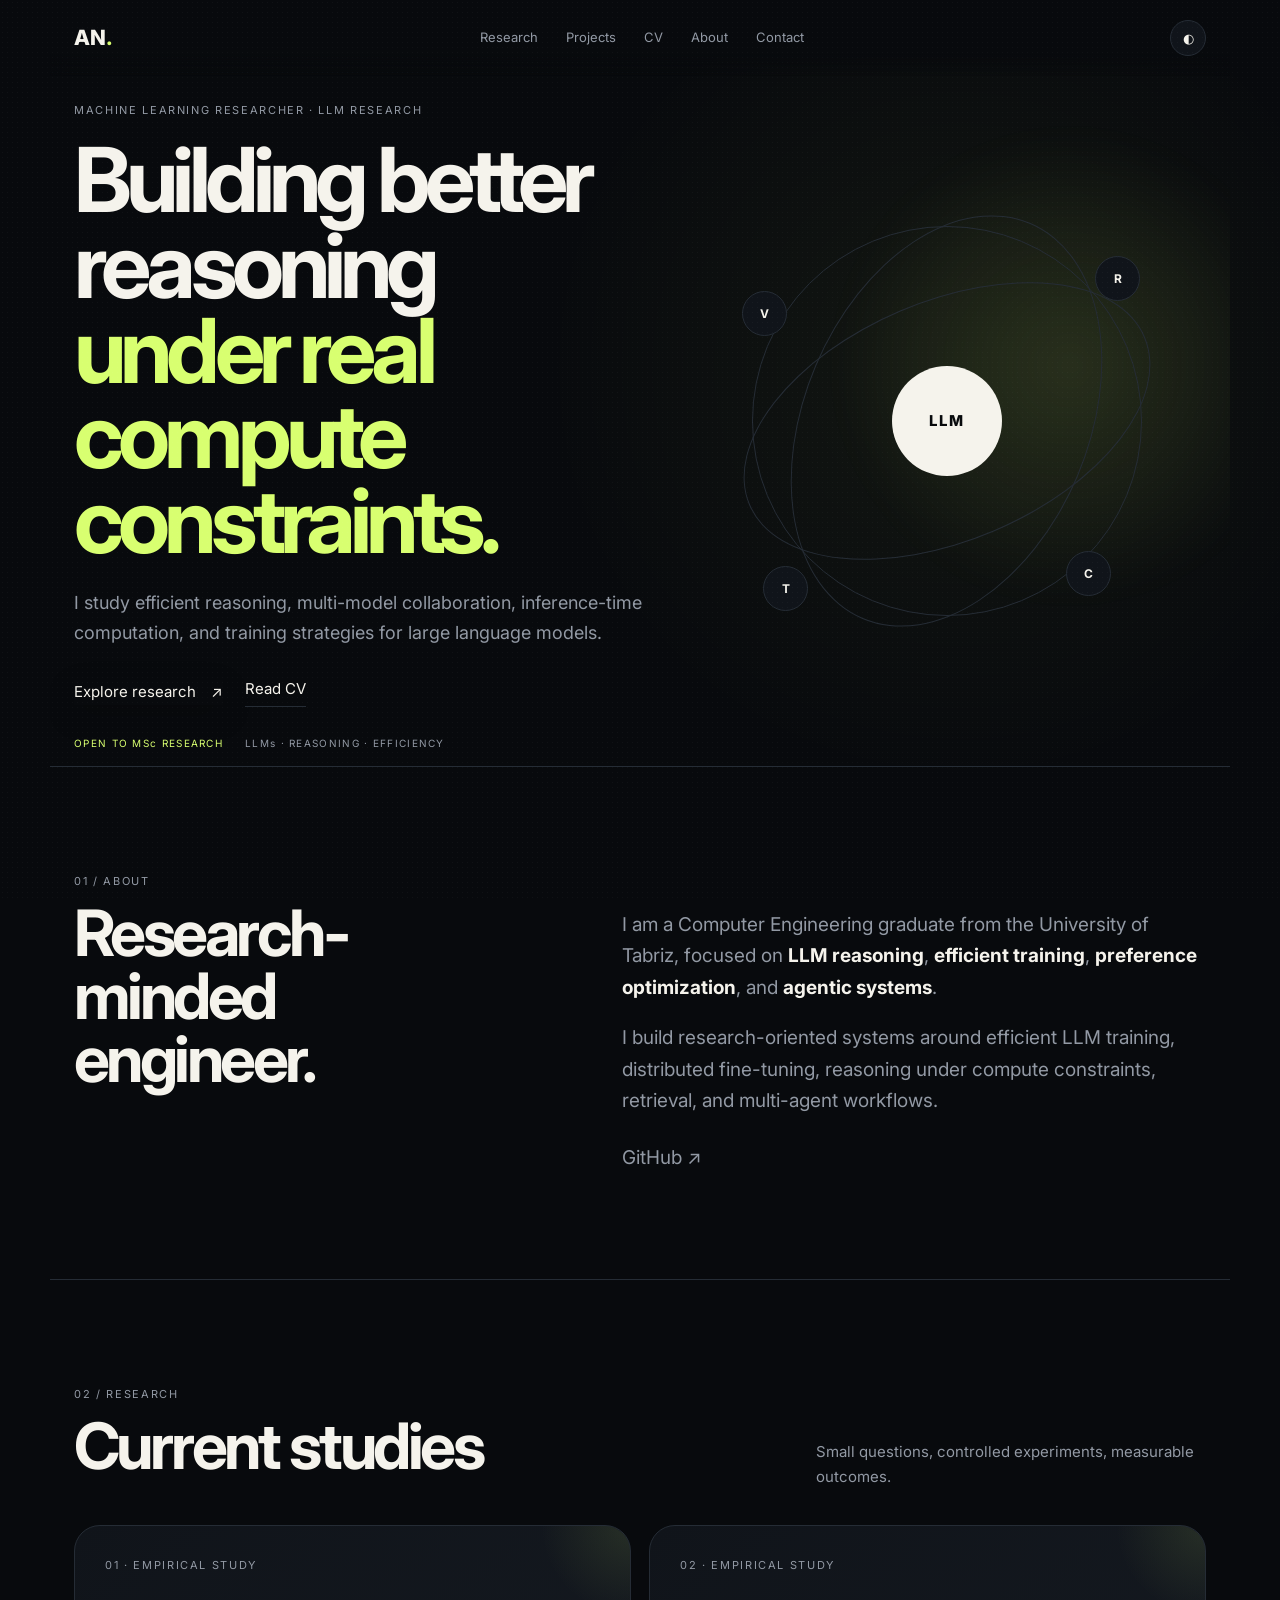
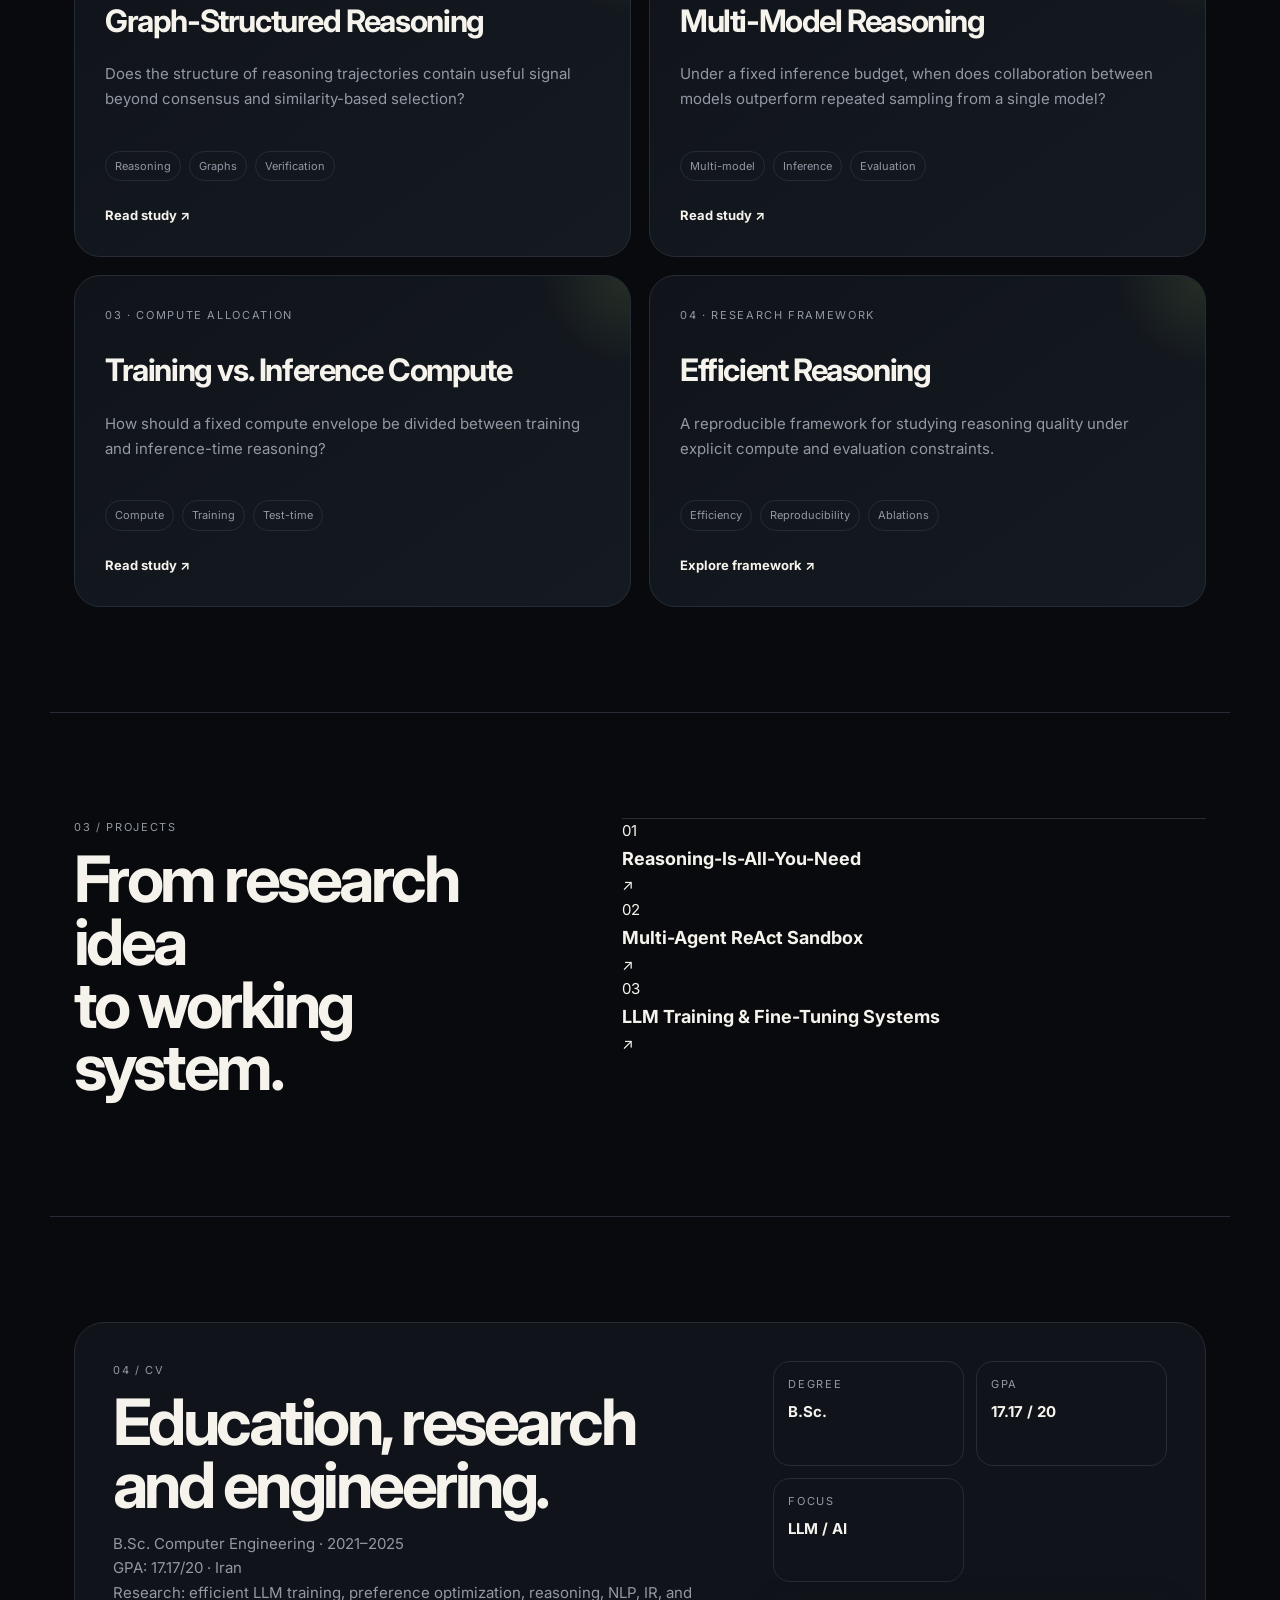
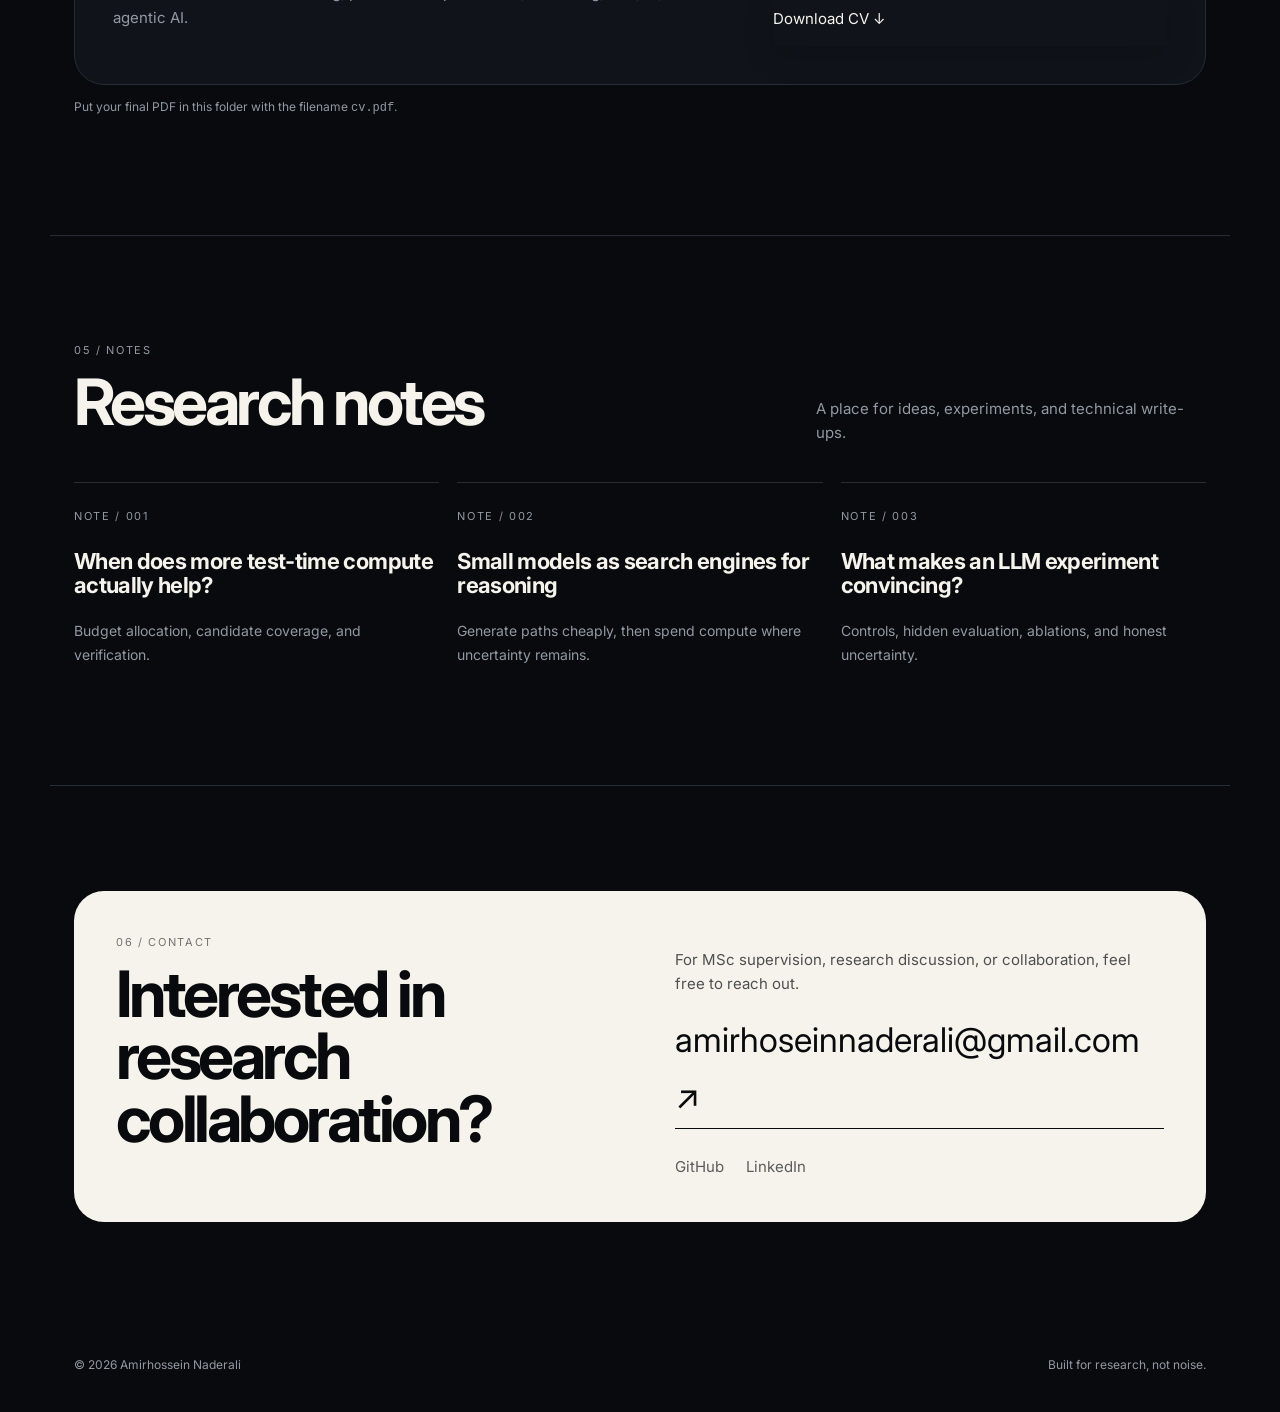
==== index.html @ f1add136 "Remove university name from profile" ====
<!doctype html>
<html lang="en">
<head>
<meta charset="utf-8"><meta name="viewport" content="width=device-width,initial-scale=1">
<title>Amirhossein Naderali — LLM Research</title>
<meta name="description" content="Amirhossein Naderali — LLM, reasoning and efficient AI research.">
<link rel="stylesheet" href="styles.css">
</head>
<body><div class="progress" id="progress"></div>
<header class="nav">
  <a class="brand" href="#top">AN<span>.</span></a>
  <nav>
    <a href="#research">Research</a><a href="#projects">Projects</a><a href="#cv">CV</a><a href="#about">About</a><a href="#contact">Contact</a>
  </nav>
  <button id="theme" aria-label="Toggle theme">◐</button>
</header>
<main id="top">
<section class="hero"><div class="hero-glow" aria-hidden="true"></div>
  <div>
    <p class="eyebrow">MACHINE LEARNING RESEARCHER · LLM RESEARCH</p>
    <h1>Building better reasoning<br><em>under real compute constraints.</em></h1>
    <p class="lede">I study efficient reasoning, multi-model collaboration, inference-time computation, and training strategies for large language models.</p>
    <div class="actions"><a class="btn" href="#research">Explore research <span>↗</span></a><a class="plain" href="#cv">Read CV</a></div><div class="hero-meta"><span>OPEN TO MSc RESEARCH</span><span>LLMs · REASONING · EFFICIENCY</span></div>
  </div>
  <div class="orbital" aria-hidden="true"><div class="ring r1"></div><div class="ring r2"></div><div class="ring r3"></div><div class="core">LLM</div><div class="dot d1">R</div><div class="dot d2">C</div><div class="dot d3">T</div><div class="dot d4">V</div></div>
</section>
<section class="section" id="about"><div class="label">01 / ABOUT</div><div class="two-col"><h2>Research-minded<br>engineer.</h2><div class="copy"><p>I am a Computer Engineering graduate from the University of Tabriz, focused on <b>LLM reasoning</b>, <b>efficient training</b>, <b>preference optimization</b>, and <b>agentic systems</b>.</p><p>I build research-oriented systems around efficient LLM training, distributed fine-tuning, reasoning under compute constraints, retrieval, and multi-agent workflows.</p><div class="links"><a href="https://github.com/amirhoseinnaderali-pixel" target="_blank" rel="noreferrer">GitHub ↗</a></div></div></div></section>
<section class="section" id="research"><div class="section-head"><div><div class="label">02 / RESEARCH</div><h2>Current studies</h2></div><p>Small questions, controlled experiments, measurable outcomes.</p></div>
<div class="cards">
<article class="card featured"><span>01 · EMPIRICAL STUDY</span><h3>Graph-Structured Reasoning</h3><p>Does the structure of reasoning trajectories contain useful signal beyond consensus and similarity-based selection?</p><div class="tags"><i>Reasoning</i><i>Graphs</i><i>Verification</i></div><a href="https://github.com/amirhoseinnaderali-pixel/graph-structured-reasoning-research" target="_blank" rel="noreferrer">Read study ↗</a></article>
<article class="card"><span>02 · EMPIRICAL STUDY</span><h3>Multi-Model Reasoning</h3><p>Under a fixed inference budget, when does collaboration between models outperform repeated sampling from a single model?</p><div class="tags"><i>Multi-model</i><i>Inference</i><i>Evaluation</i></div><a href="https://github.com/amirhoseinnaderali-pixel/multi-model-reasoning-research" target="_blank" rel="noreferrer">Read study ↗</a></article>
<article class="card"><span>03 · COMPUTE ALLOCATION</span><h3>Training vs. Inference Compute</h3><p>How should a fixed compute envelope be divided between training and inference-time reasoning?</p><div class="tags"><i>Compute</i><i>Training</i><i>Test-time</i></div><a href="https://github.com/amirhoseinnaderali-pixel/training-vs-inference-compute-research" target="_blank" rel="noreferrer">Read study ↗</a></article>
<article class="card"><span>04 · RESEARCH FRAMEWORK</span><h3>Efficient Reasoning</h3><p>A reproducible framework for studying reasoning quality under explicit compute and evaluation constraints.</p><div class="tags"><i>Efficiency</i><i>Reproducibility</i><i>Ablations</i></div><a href="https://github.com/amirhoseinnaderali-pixel/efficient-reasoning-research" target="_blank" rel="noreferrer">Explore framework ↗</a></article>
</div></section>
<section class="section" id="projects"><div class="two-col"><div><div class="label">03 / PROJECTS</div><h2>From research idea<br>to working system.</h2></div><div class="rows">
<a class="row" href="https://github.com/amirhoseinnaderali-pixel/Reasoning-Is-All-You-Need" target="_blank" rel="noreferrer"><span>01</span><strong>Reasoning-Is-All-You-Need</strong><b>↗</b></a>
<a class="row" href="https://github.com/amirhoseinnaderali-pixel/multi-agent-react-sandbox" target="_blank" rel="noreferrer"><span>02</span><strong>Multi-Agent ReAct Sandbox</strong><b>↗</b></a>
<a class="row" href="https://github.com/amirhoseinnaderali-pixel" target="_blank" rel="noreferrer"><span>03</span><strong>LLM Training & Fine-Tuning Systems</strong><b>↗</b></a>
</div></div></section>
<section class="section" id="cv"><div class="cv"><div><div class="label">04 / CV</div><h2>Education, research<br>and engineering.</h2><p>B.Sc. Computer Engineering · 2021–2025<br>GPA: 17.17/20 · Iran<br>Research: efficient LLM training, preference optimization, reasoning, NLP, IR, and agentic AI.</p></div><div class="facts"><div><small>Degree</small><strong>B.Sc.</strong></div><div><small>GPA</small><strong>17.17 / 20</strong></div><div><small>Focus</small><strong>LLM / AI</strong></div><a class="btn light" href="cv.pdf">Download CV ↓</a></div></div><p class="note">Put your final PDF in this folder with the filename <code>cv.pdf</code>.</p></section>
<section class="section"><div class="section-head"><div><div class="label">05 / NOTES</div><h2>Research notes</h2></div><p>A place for ideas, experiments, and technical write-ups.</p></div><div class="notes"><article><small>NOTE / 001</small><h3>When does more test-time compute actually help?</h3><p>Budget allocation, candidate coverage, and verification.</p></article><article><small>NOTE / 002</small><h3>Small models as search engines for reasoning</h3><p>Generate paths cheaply, then spend compute where uncertainty remains.</p></article><article><small>NOTE / 003</small><h3>What makes an LLM experiment convincing?</h3><p>Controls, hidden evaluation, ablations, and honest uncertainty.</p></article></div></section>
<section class="section" id="contact"><div class="contact"><div><div class="label">06 / CONTACT</div><h2>Interested in<br>research collaboration?</h2></div><div><p>For MSc supervision, research discussion, or collaboration, feel free to reach out.</p><a class="email" href="mailto:amirhoseinnaderali@gmail.com">amirhoseinnaderali@gmail.com ↗</a><div class="links"><a href="https://github.com/amirhoseinnaderali-pixel" target="_blank" rel="noreferrer">GitHub</a><a href="https://ir.linkedin.com/in/amir-naderali-7aa75439a" target="_blank" rel="noreferrer">LinkedIn</a></div></div></div></section>
</main>
<footer><span>© 2026 Amirhossein Naderali</span><span>Built for research, not noise.</span></footer>
<script>const theme=document.getElementById("theme");theme.onclick=()=>document.body.classList.toggle("light");const progress=document.getElementById("progress");window.addEventListener("scroll",()=>{const h=document.documentElement.scrollHeight-window.innerHeight;progress.style.width=(h>0?(scrollY/h)*100:0)+"%"});</script>
</body></html>
---- styles.css ----
@import url('https://fonts.googleapis.com/css2?family=Inter:wght@400;500;600;700;800&display=swap');
:root{--bg:#080a0d;--panel:#10141a;--panel2:#151a21;--text:#f5f3ec;--muted:#9299a4;--line:#252c35;--accent:#d8ff70;--max:1180px;--shadow:0 24px 80px rgba(0,0,0,.28)}body.light{--bg:#f4f2ed;--panel:#fff;--text:#111318;--muted:#666b73;--line:#d8d5cd;--accent:#587000}*{box-sizing:border-box}html{scroll-behavior:smooth}body{margin:0;background:radial-gradient(circle at 75% 8%,rgba(216,255,112,.055),transparent 26rem),var(--bg);color:var(--text);font:15px/1.65 Inter,system-ui,sans-serif;transition:background .3s,color .3s}body:before{content:"";position:fixed;inset:0;pointer-events:none;opacity:.035;background-image:radial-gradient(#fff .6px,transparent .6px);background-size:5px 5px;z-index:100}a{color:inherit;text-decoration:none}.progress{position:fixed;top:0;left:0;height:2px;width:0;background:var(--accent);z-index:1000;box-shadow:0 0 18px var(--accent)}.nav{height:76px;display:flex;justify-content:space-between;align-items:center;max-width:var(--max);margin:auto;padding:0 24px;position:sticky;top:0;z-index:10;background:linear-gradient(var(--bg) 70%,transparent);backdrop-filter:blur(8px)}.brand{font-weight:800;font-size:21px}.brand span{color:var(--accent)}nav{display:flex;gap:28px;color:var(--muted);font-size:13px}nav a:hover,.links a:hover{color:var(--text)}#theme{border:1px solid var(--line);background:var(--panel);color:var(--text);width:36px;height:36px;border-radius:50%;cursor:pointer}.hero,.section{max-width:var(--max);margin:auto;padding-left:24px;padding-right:24px}.hero{min-height:690px;position:relative;overflow:hidden;display:grid;grid-template-columns:1.05fr .95fr;align-items:center;gap:40px}.eyebrow,.label,article>span,small{font-size:11px;letter-spacing:.15em;color:var(--muted);text-transform:uppercase}.hero-glow{position:absolute;width:520px;height:520px;right:-100px;top:30px;background:radial-gradient(circle,rgba(216,255,112,.12),transparent 65%);filter:blur(12px);pointer-events:none}.hero h1{font-size:clamp(50px,7vw,90px);line-height:.95;letter-spacing:-.065em;margin:18px 0 25px}.hero h1 em{color:var(--accent);font-style:normal}.lede{max-width:650px;font-size:18px;color:var(--muted)}.actions{display:flex;gap:22px;align-items:center;margin-top:30px}.btn{display:inline-flex;gap:15px;align-items:center;box-shadow:0 10px 30px rgba(0,0,0,.18);transition:transform .2s,box-shadow .2s}.btn:hover{transform:translateY(-2px);box-shadow:0 16px 36px rgba(0,0,0,.25)}background:var(--text);color:var(--bg);padding:13px 19px;border-radius:999px;font-weight:700}.btn.light{background:var(--accent);color:#101309;justify-content:center}.plain{border-bottom:1px solid var(--line);padding-bottom:4px}.hero-meta{display:flex;gap:22px;flex-wrap:wrap;margin-top:28px;font-size:10px;letter-spacing:.13em;color:var(--muted)}.hero-meta span:first-child{color:var(--accent)}.orbital{height:470px;position:relative;display:grid;place-items:center}.ring{position:absolute;border:1px solid var(--line);border-radius:50%}.r1{width:390px;height:390px}.r2{width:285px;height:430px;transform:rotate(23deg)}.r3{width:430px;height:240px;transform:rotate(-23deg)}.core{width:110px;height:110px;border-radius:50%;display:grid;place-items:center;background:var(--text);color:var(--bg);font-weight:800;letter-spacing:.12em;z-index:2}.dot{position:absolute;width:45px;height:45px;border-radius:50%;display:grid;place-items:center;background:var(--panel);border:1px solid var(--line);font-size:12px;font-weight:700}.d1{top:70px;right:66px}.d2{bottom:60px;right:95px}.d3{bottom:45px;left:76px}.d4{top:105px;left:55px}.section{padding-top:105px;padding-bottom:105px;border-top:1px solid var(--line)}.two-col{display:grid;grid-template-columns:1fr 1.25fr;gap:80px}.section h2{font-size:clamp(38px,5vw,64px);line-height:.98;letter-spacing:-.055em;margin:12px 0}.copy{max-width:650px;font-size:19px;color:var(--muted)}.copy b{color:var(--text)}.links{display:flex;gap:22px;margin-top:26px}.links a{color:var(--muted)}.section-head{display:flex;justify-content:space-between;align-items:end;gap:30px;margin-bottom:36px}.section-head>p{max-width:390px;color:var(--muted);margin:0}.cards{display:grid;grid-template-columns:repeat(2,1fr);gap:18px}.card{background:linear-gradient(145deg,var(--panel),var(--panel2));border:1px solid var(--line);border-radius:26px;padding:30px;min-height:290px;display:flex;flex-direction:column;position:relative;overflow:hidden;transition:transform .25s,border-color .25s,box-shadow .25s}.card:before{content:"";position:absolute;width:180px;height:180px;right:-90px;top:-90px;background:radial-gradient(circle,rgba(216,255,112,.1),transparent 70%)}.card:hover{transform:translateY(-6px);border-color:#3c4653;box-shadow:var(--shadow)}.card h3{font-size:31px;line-height:1.05;letter-spacing:-.045em;margin:30px 0 10px}.card p{color:var(--muted);max-width:550px}.tags{display:flex;gap:8px;flex-wrap:wrap;margin-top:auto;padding-top:24px}.tags i{font-style:normal;border:1px solid var(--line);border-radius:999px;padding:5px 9px;font-size:11px;color:var(--muted)}.card>a{margin-top:24px;font-weight:700;font-size:13px}.rows{border-top:1px solid var(--line)}.row{display:grid;transition:padding .2s,background .2s}.row:hover{padding-left:12px;padding-right:12px;background:var(--panel);}grid-template-columns:45px 1fr 24px;gap:10px;padding:24px 0;border-bottom:1px solid var(--line);align-items:center}.row span{font-size:11px;color:var(--muted)}.row strong{font-size:18px}.row b{font-weight:400}.cv{display:grid;grid-template-columns:1.35fr .85fr;gap:35px;background:var(--panel);border:1px solid var(--line);padding:38px;border-radius:30px}.cv p{color:var(--muted)}.facts{display:grid;grid-template-columns:1fr 1fr;gap:12px}.facts>div{border:1px solid var(--line);padding:13px 14px;border-radius:17px}.facts small{display:block}.facts strong{display:block;margin-top:7px}.facts .btn{grid-column:1/-1}.note{color:var(--muted);font-size:12px}.notes{display:grid;grid-template-columns:repeat(3,1fr);gap:18px}.notes article{border-top:1px solid var(--line);padding-top:20px}.notes h3{font-size:22px;line-height:1.08;letter-spacing:-.03em}.notes p{color:var(--muted);font-size:14px}.contact{display:grid;grid-template-columns:1fr 1fr;gap:70px;background:var(--text);color:var(--bg);padding:42px;border-radius:30px}.contact .label{color:inherit;opacity:.55}.contact p{opacity:.7;max-width:500px}.email{display:inline-block;font-size:clamp(20px,3vw,34px);border-bottom:1px solid currentColor;padding-bottom:4px}.contact .links a{color:inherit;opacity:.65}footer{max-width:var(--max);margin:auto;padding:28px 24px 38px;display:flex;justify-content:space-between;color:var(--muted);font-size:12px}@media(max-width:900px){nav{display:none}.hero{grid-template-columns:1fr;min-height:auto;padding-top:65px}.hero-glow{right:-240px;top:20px}.orbital{order:-1;height:290px}.r1{width:240px;height:240px}.r2{width:180px;height:285px}.r3{width:285px;height:155px}.core{width:85px;height:85px}.two-col,.cv,.contact{grid-template-columns:1fr;gap:30px}.cards,.notes{grid-template-columns:1fr}}@media(max-width:560px){.hero-meta{font-size:9px;gap:10px}.actions{gap:16px}.hero,.section,.nav{padding-left:18px;padding-right:18px}.hero h1{font-size:49px}.section{padding-top:75px;padding-bottom:75px}.card,.cv,.contact{padding:23px;border-radius:22px}.facts{grid-template-columns:1fr}}
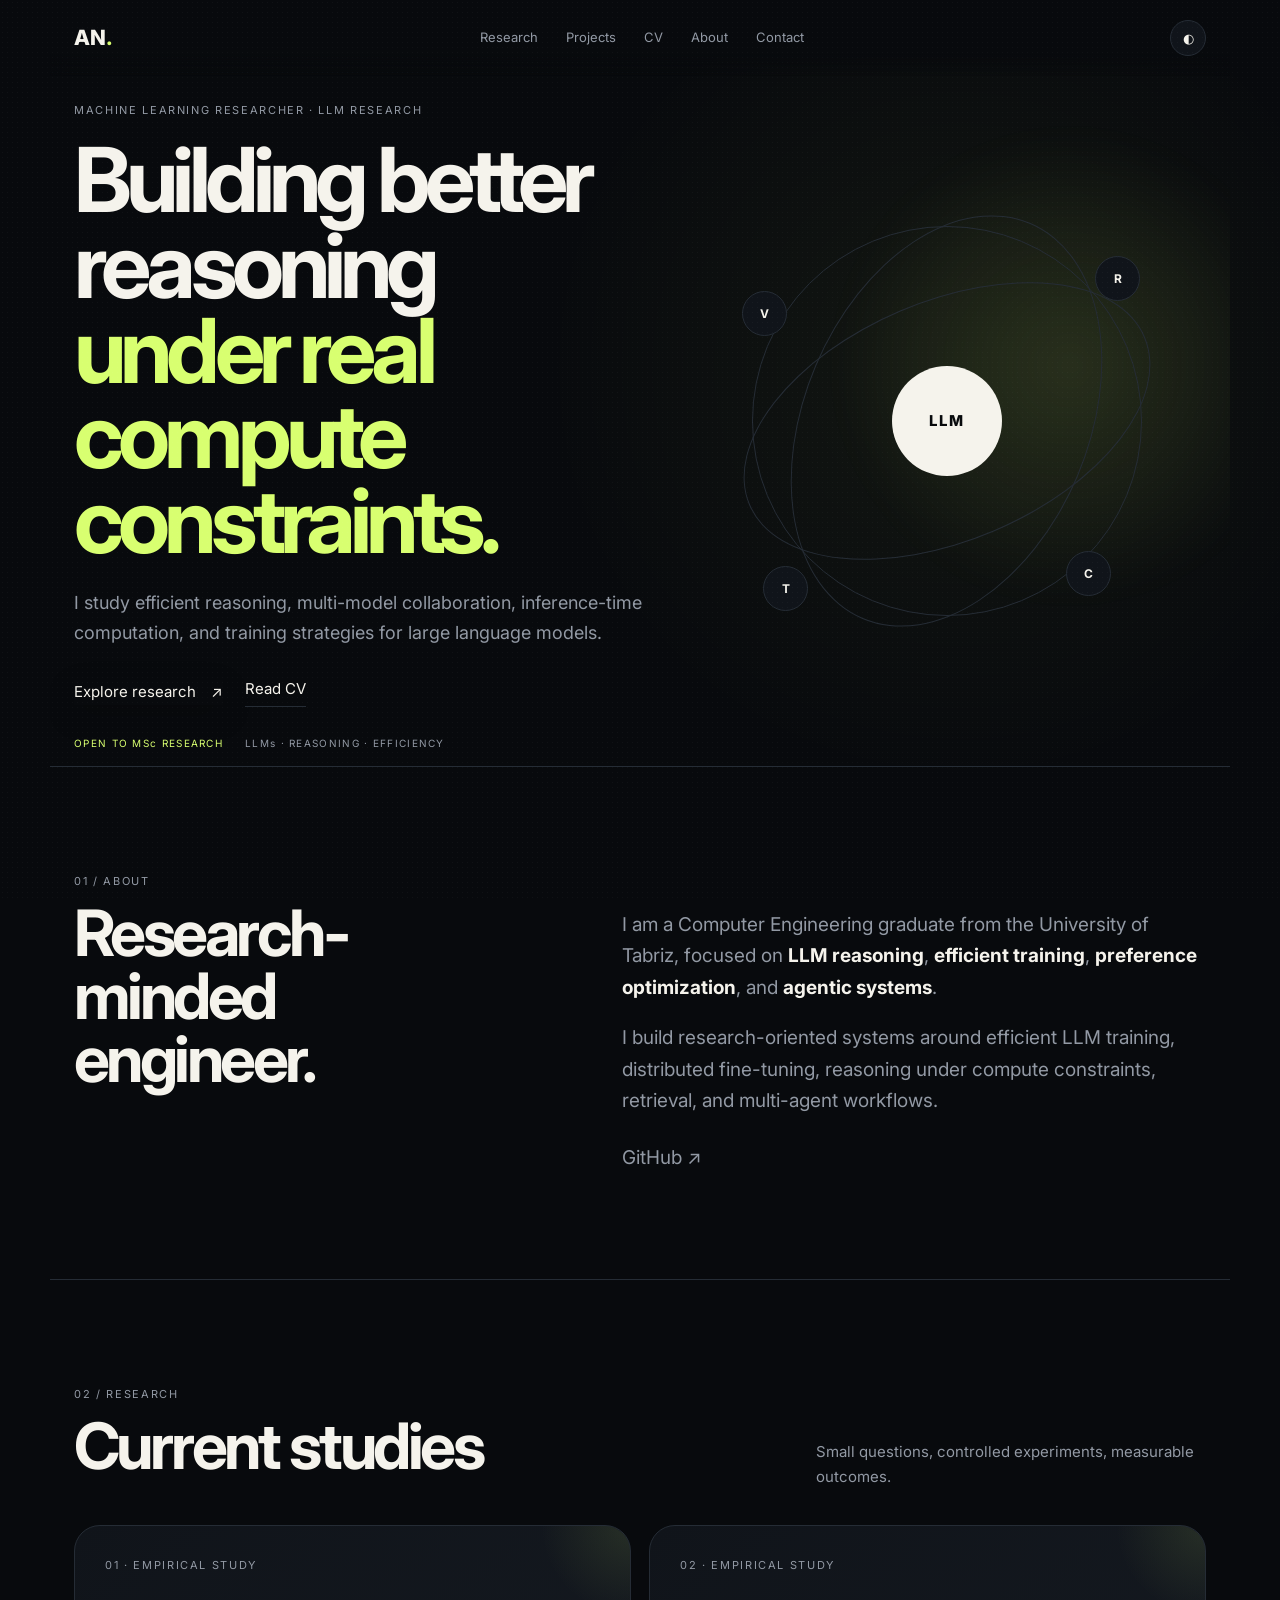
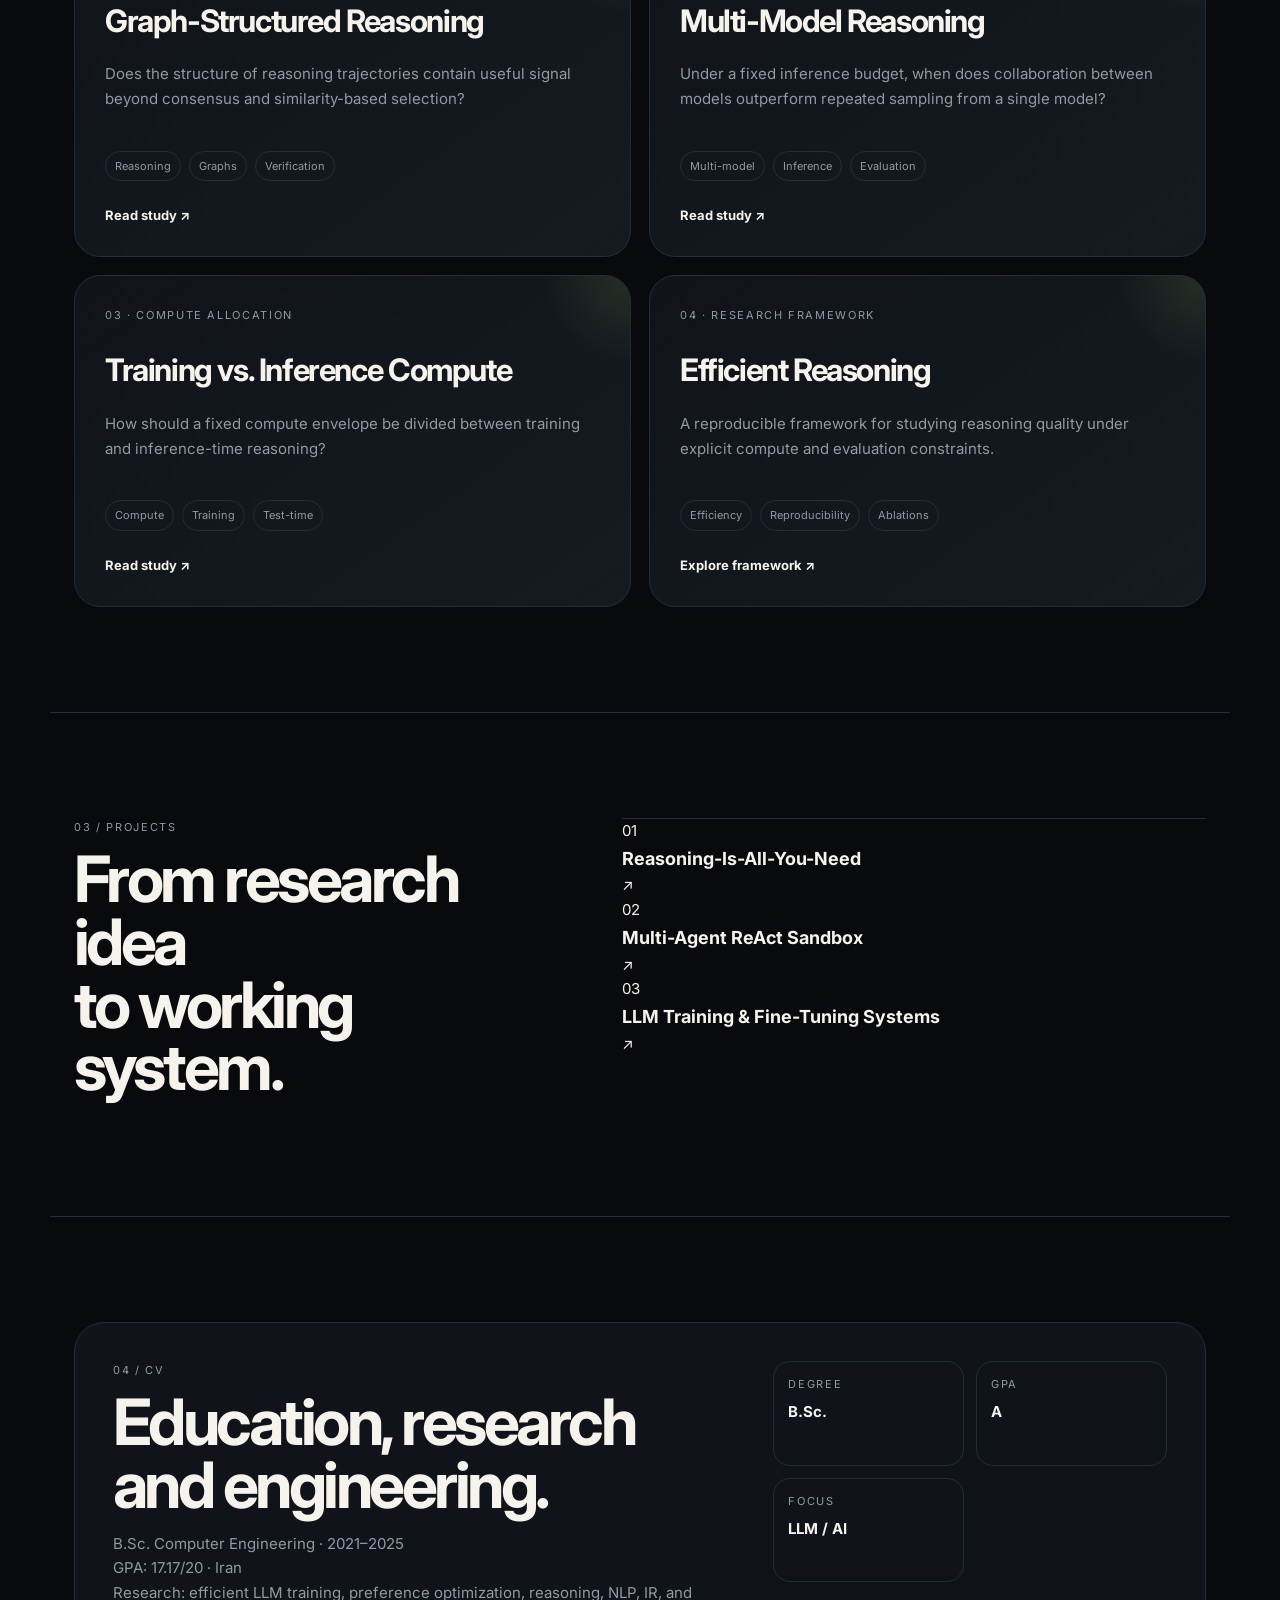
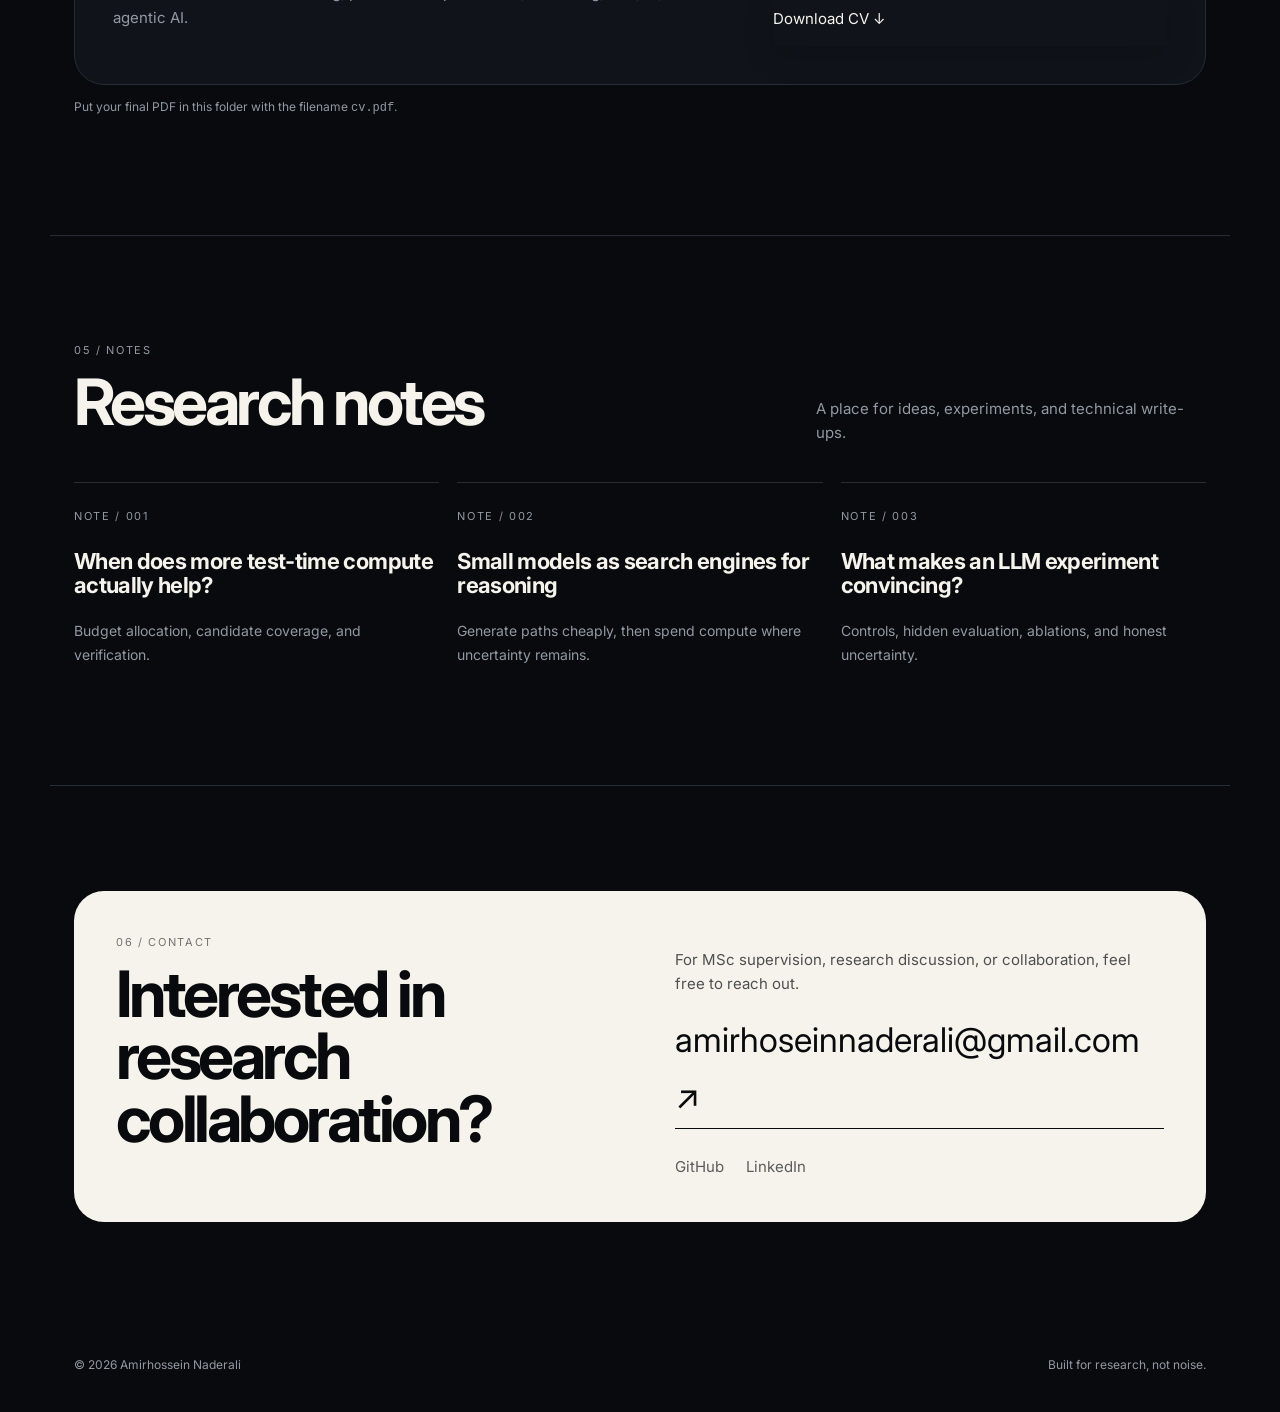
==== commit d080c0e2: "Display GPA as A" ====
--- a/index.html
+++ b/index.html
@@ -37,7 +37,7 @@
 <a class="row" href="https://github.com/amirhoseinnaderali-pixel/multi-agent-react-sandbox" target="_blank" rel="noreferrer"><span>02</span><strong>Multi-Agent ReAct Sandbox</strong><b>↗</b></a>
 <a class="row" href="https://github.com/amirhoseinnaderali-pixel" target="_blank" rel="noreferrer"><span>03</span><strong>LLM Training & Fine-Tuning Systems</strong><b>↗</b></a>
 </div></div></section>
-<section class="section" id="cv"><div class="cv"><div><div class="label">04 / CV</div><h2>Education, research<br>and engineering.</h2><p>B.Sc. Computer Engineering · 2021–2025<br>GPA: 17.17/20 · Iran<br>Research: efficient LLM training, preference optimization, reasoning, NLP, IR, and agentic AI.</p></div><div class="facts"><div><small>Degree</small><strong>B.Sc.</strong></div><div><small>GPA</small><strong>17.17 / 20</strong></div><div><small>Focus</small><strong>LLM / AI</strong></div><a class="btn light" href="cv.pdf">Download CV ↓</a></div></div><p class="note">Put your final PDF in this folder with the filename <code>cv.pdf</code>.</p></section>
+<section class="section" id="cv"><div class="cv"><div><div class="label">04 / CV</div><h2>Education, research<br>and engineering.</h2><p>B.Sc. Computer Engineering · 2021–2025<br>GPA: 17.17/20 · Iran<br>Research: efficient LLM training, preference optimization, reasoning, NLP, IR, and agentic AI.</p></div><div class="facts"><div><small>Degree</small><strong>B.Sc.</strong></div><div><small>GPA</small><strong>A</strong></div><div><small>Focus</small><strong>LLM / AI</strong></div><a class="btn light" href="cv.pdf">Download CV ↓</a></div></div><p class="note">Put your final PDF in this folder with the filename <code>cv.pdf</code>.</p></section>
 <section class="section"><div class="section-head"><div><div class="label">05 / NOTES</div><h2>Research notes</h2></div><p>A place for ideas, experiments, and technical write-ups.</p></div><div class="notes"><article><small>NOTE / 001</small><h3>When does more test-time compute actually help?</h3><p>Budget allocation, candidate coverage, and verification.</p></article><article><small>NOTE / 002</small><h3>Small models as search engines for reasoning</h3><p>Generate paths cheaply, then spend compute where uncertainty remains.</p></article><article><small>NOTE / 003</small><h3>What makes an LLM experiment convincing?</h3><p>Controls, hidden evaluation, ablations, and honest uncertainty.</p></article></div></section>
 <section class="section" id="contact"><div class="contact"><div><div class="label">06 / CONTACT</div><h2>Interested in<br>research collaboration?</h2></div><div><p>For MSc supervision, research discussion, or collaboration, feel free to reach out.</p><a class="email" href="mailto:amirhoseinnaderali@gmail.com">amirhoseinnaderali@gmail.com ↗</a><div class="links"><a href="https://github.com/amirhoseinnaderali-pixel" target="_blank" rel="noreferrer">GitHub</a><a href="https://ir.linkedin.com/in/amir-naderali-7aa75439a" target="_blank" rel="noreferrer">LinkedIn</a></div></div></div></section>
 </main>
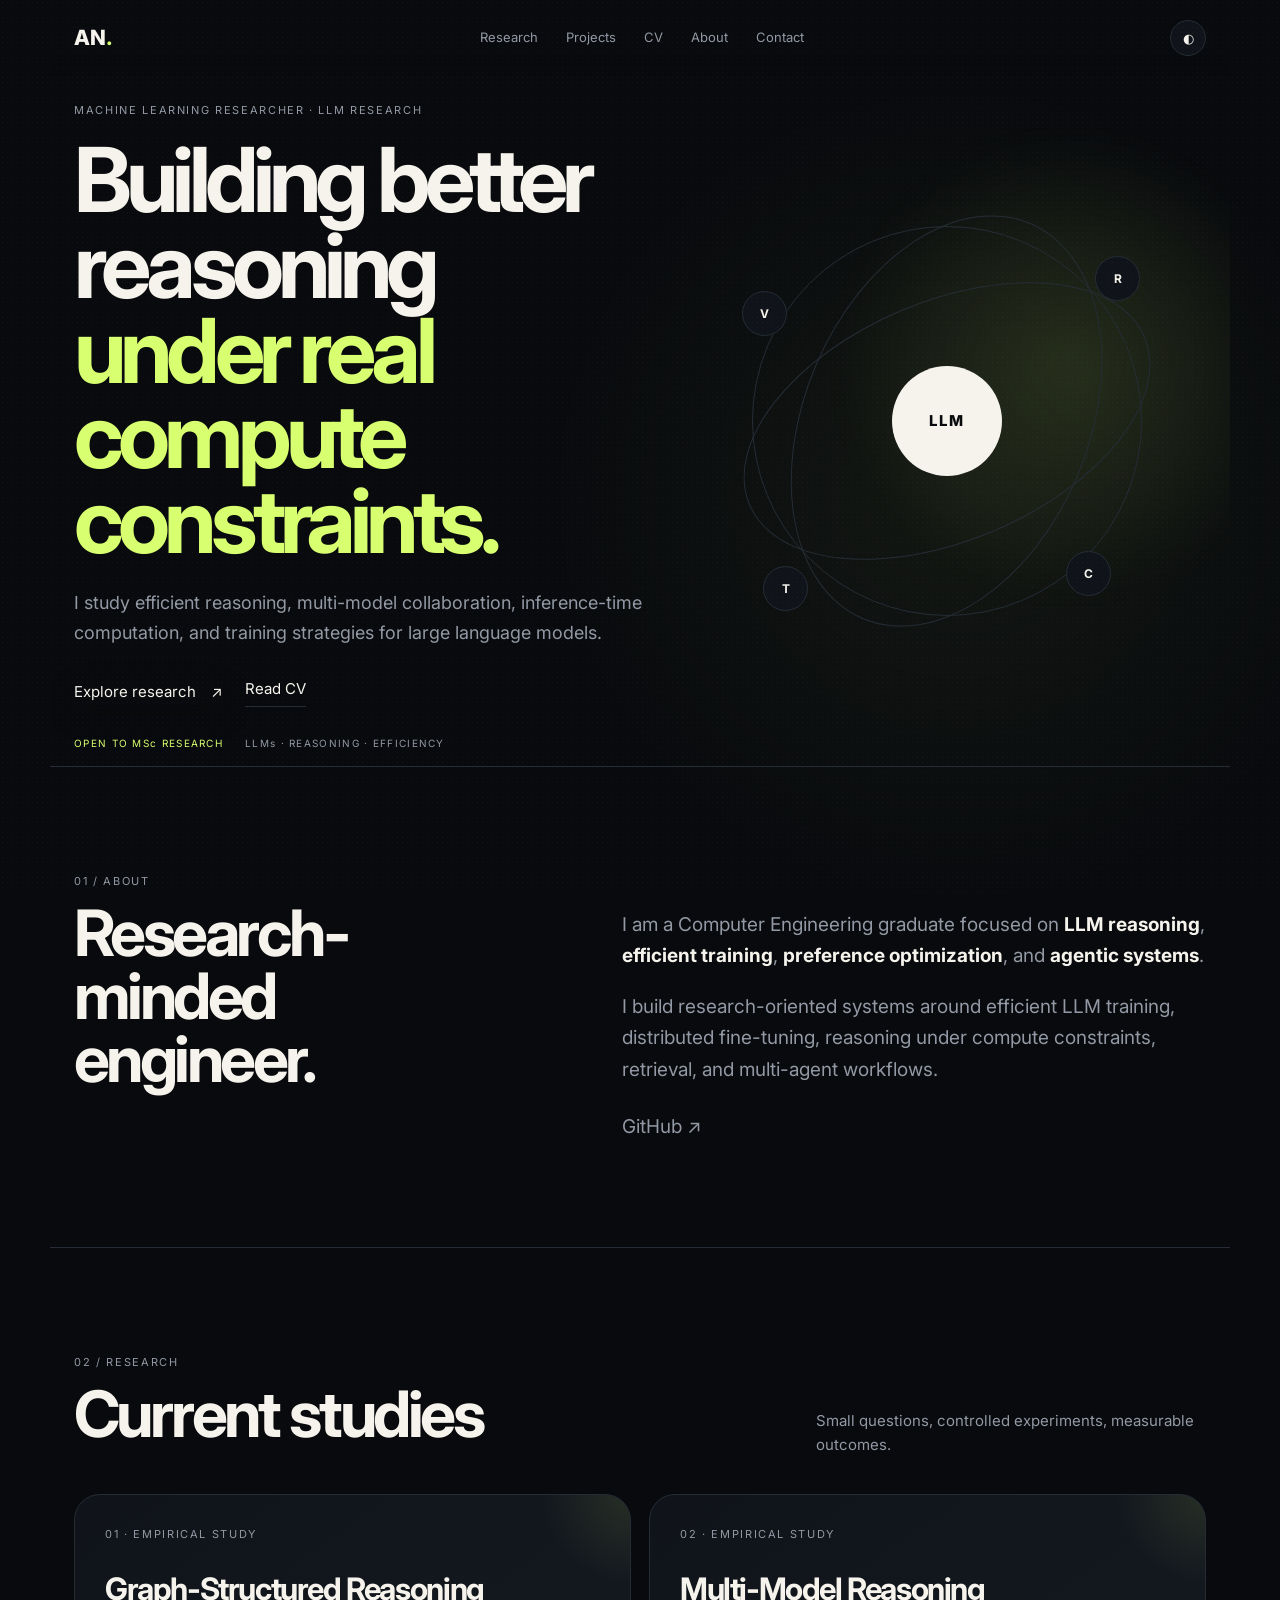
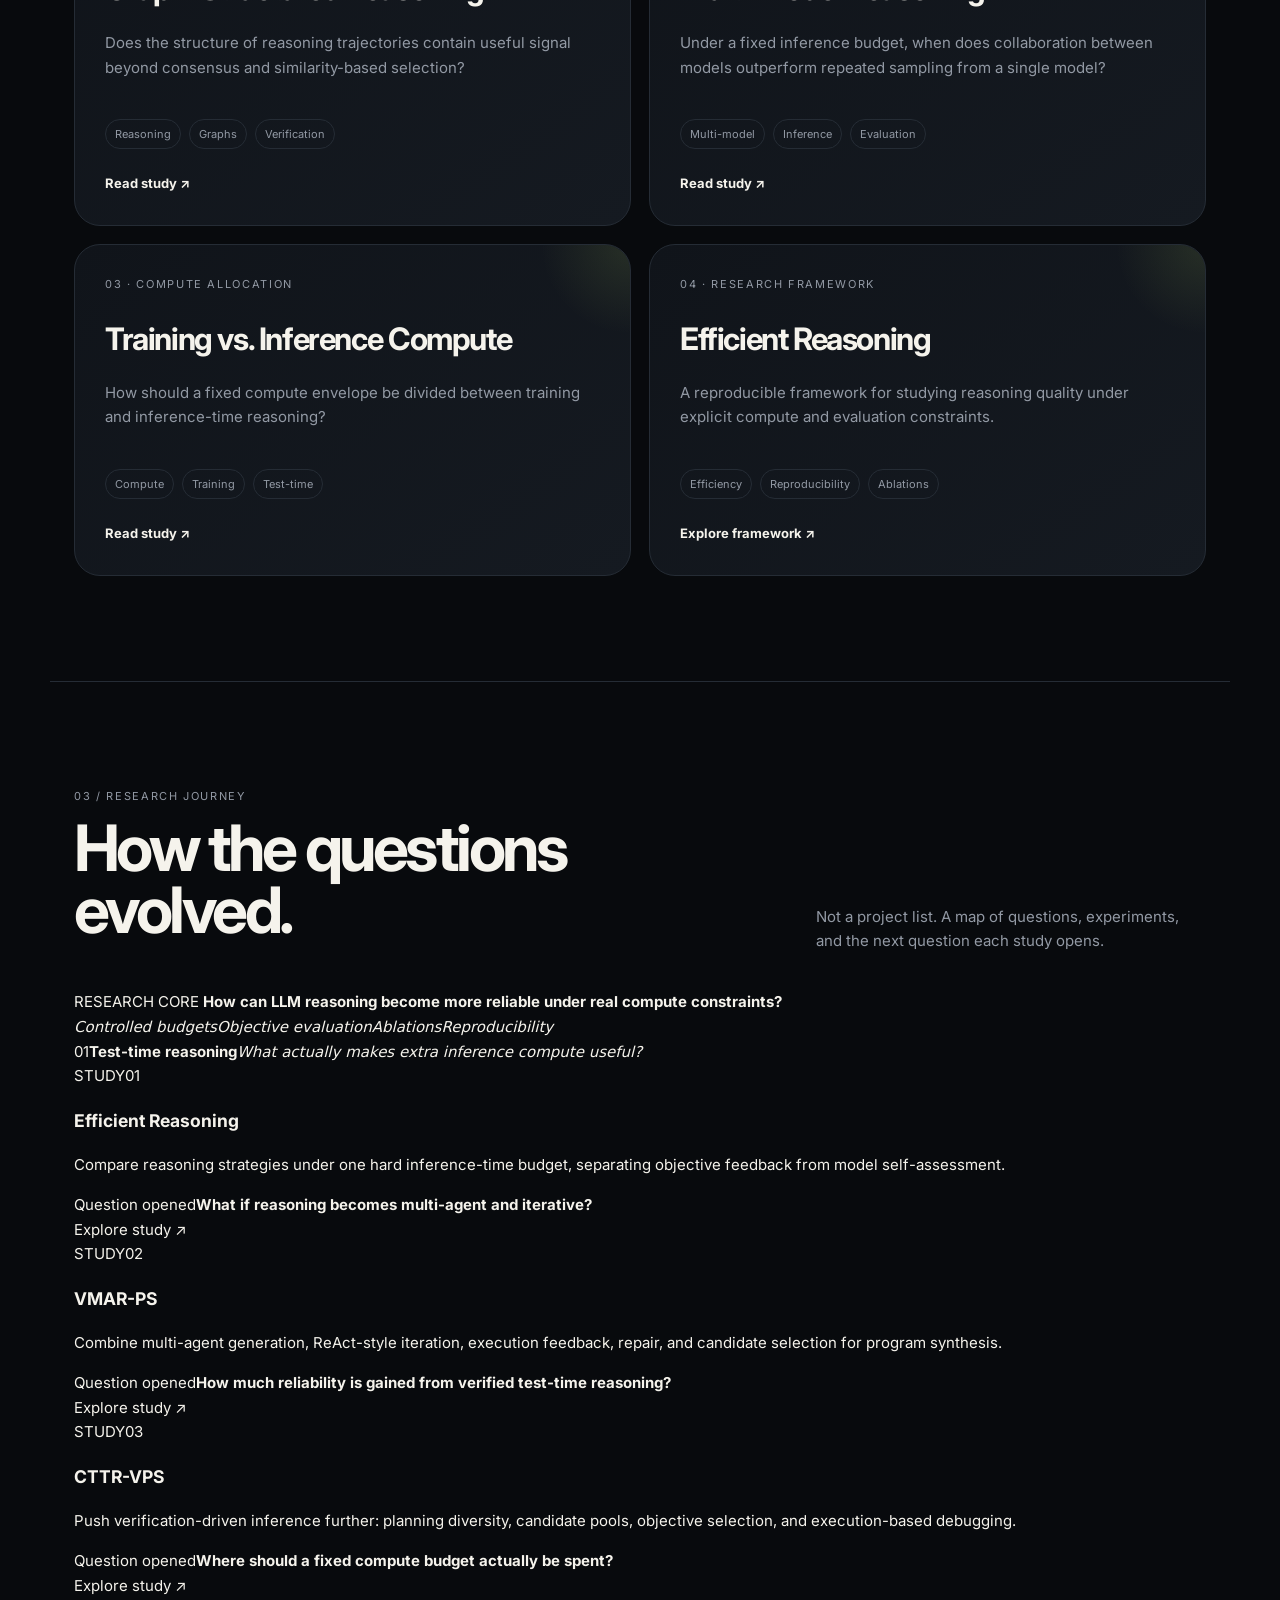
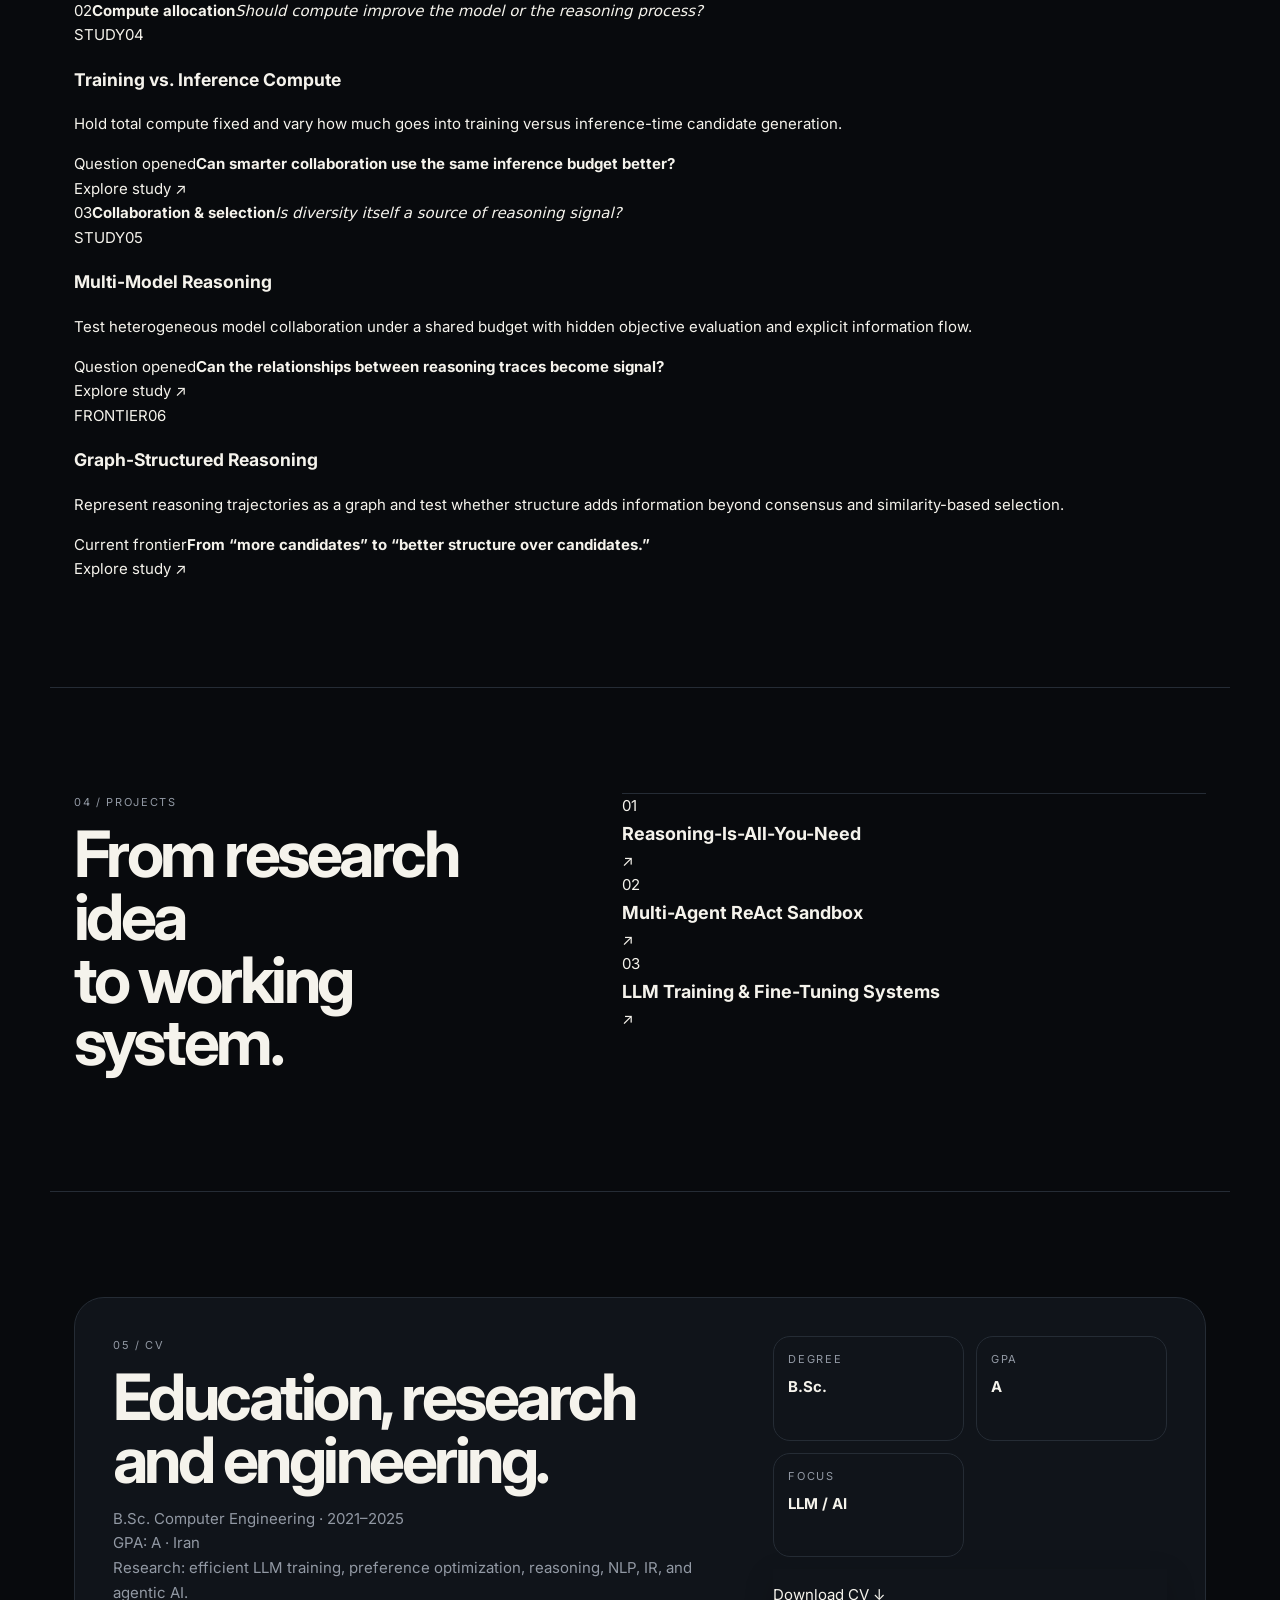
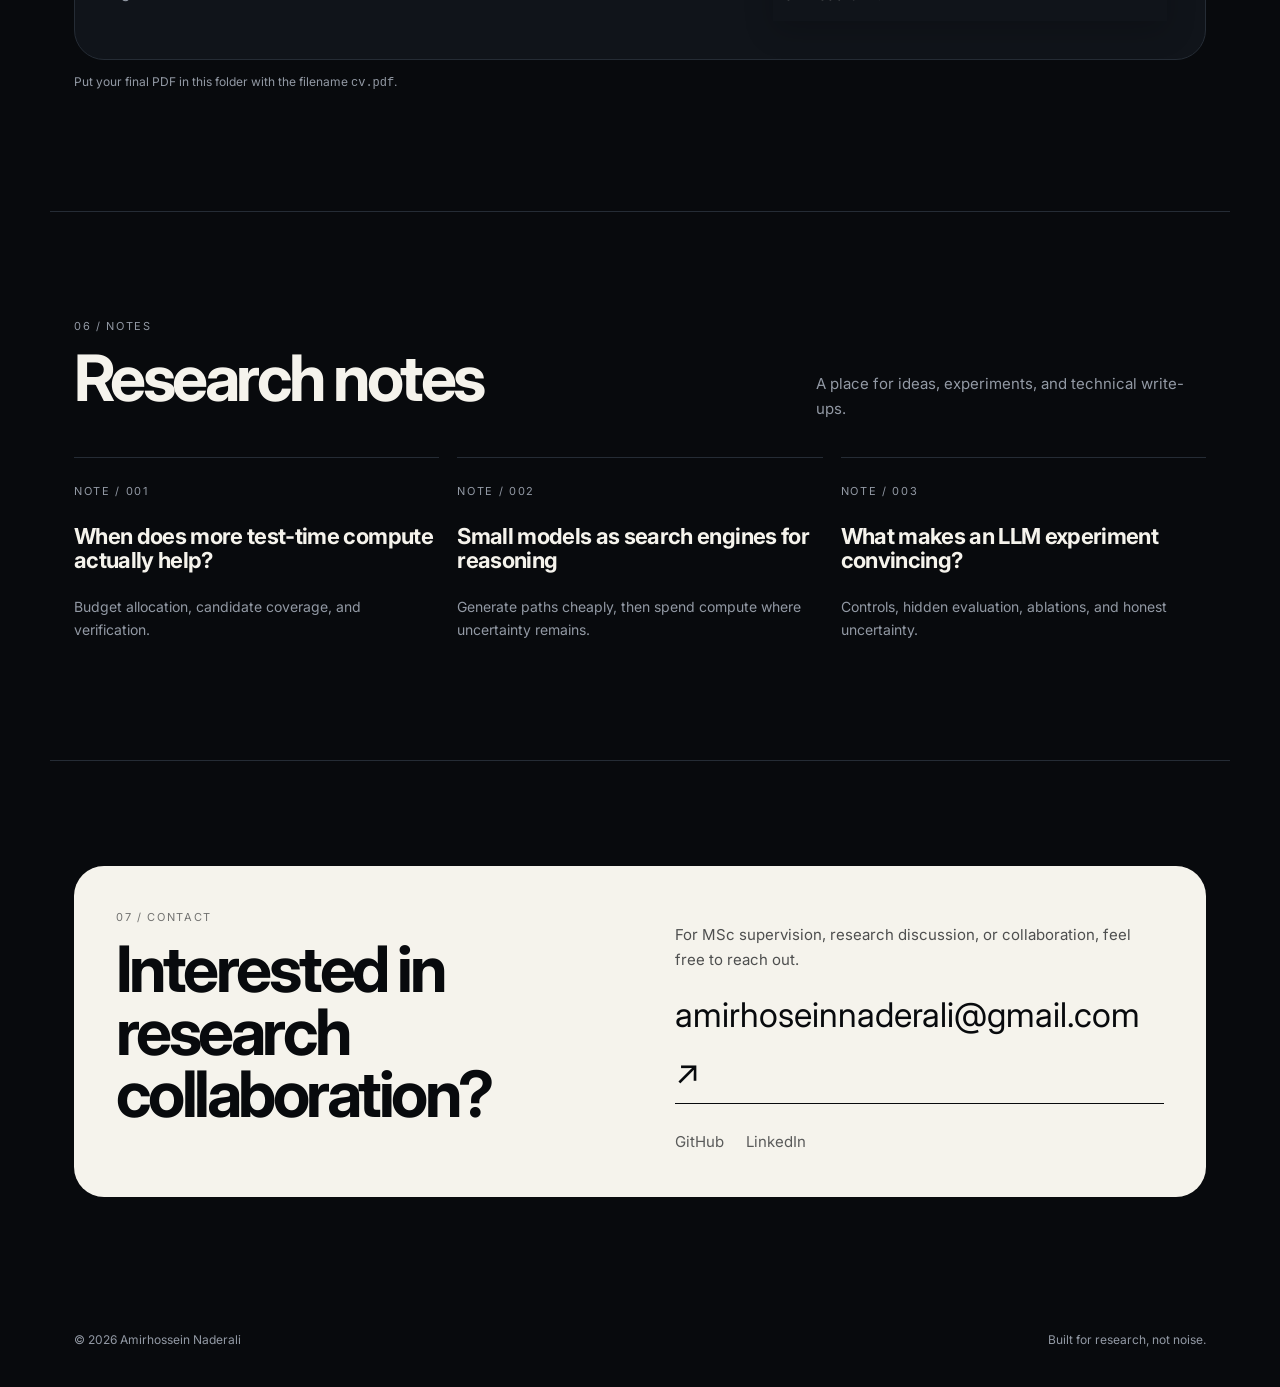
==== commit 1df6731f: "Add research journey tree and polish profile details" ====
--- a/index.html
+++ b/index.html
@@ -24,7 +24,7 @@
   </div>
   <div class="orbital" aria-hidden="true"><div class="ring r1"></div><div class="ring r2"></div><div class="ring r3"></div><div class="core">LLM</div><div class="dot d1">R</div><div class="dot d2">C</div><div class="dot d3">T</div><div class="dot d4">V</div></div>
 </section>
-<section class="section" id="about"><div class="label">01 / ABOUT</div><div class="two-col"><h2>Research-minded<br>engineer.</h2><div class="copy"><p>I am a Computer Engineering graduate from the University of Tabriz, focused on <b>LLM reasoning</b>, <b>efficient training</b>, <b>preference optimization</b>, and <b>agentic systems</b>.</p><p>I build research-oriented systems around efficient LLM training, distributed fine-tuning, reasoning under compute constraints, retrieval, and multi-agent workflows.</p><div class="links"><a href="https://github.com/amirhoseinnaderali-pixel" target="_blank" rel="noreferrer">GitHub ↗</a></div></div></div></section>
+<section class="section" id="about"><div class="label">01 / ABOUT</div><div class="two-col"><h2>Research-minded<br>engineer.</h2><div class="copy"><p>I am a Computer Engineering graduate focused on <b>LLM reasoning</b>, <b>efficient training</b>, <b>preference optimization</b>, and <b>agentic systems</b>.</p><p>I build research-oriented systems around efficient LLM training, distributed fine-tuning, reasoning under compute constraints, retrieval, and multi-agent workflows.</p><div class="links"><a href="https://github.com/amirhoseinnaderali-pixel" target="_blank" rel="noreferrer">GitHub ↗</a></div></div></div></section>
 <section class="section" id="research"><div class="section-head"><div><div class="label">02 / RESEARCH</div><h2>Current studies</h2></div><p>Small questions, controlled experiments, measurable outcomes.</p></div>
 <div class="cards">
 <article class="card featured"><span>01 · EMPIRICAL STUDY</span><h3>Graph-Structured Reasoning</h3><p>Does the structure of reasoning trajectories contain useful signal beyond consensus and similarity-based selection?</p><div class="tags"><i>Reasoning</i><i>Graphs</i><i>Verification</i></div><a href="https://github.com/amirhoseinnaderali-pixel/graph-structured-reasoning-research" target="_blank" rel="noreferrer">Read study ↗</a></article>
@@ -32,14 +32,83 @@
 <article class="card"><span>03 · COMPUTE ALLOCATION</span><h3>Training vs. Inference Compute</h3><p>How should a fixed compute envelope be divided between training and inference-time reasoning?</p><div class="tags"><i>Compute</i><i>Training</i><i>Test-time</i></div><a href="https://github.com/amirhoseinnaderali-pixel/training-vs-inference-compute-research" target="_blank" rel="noreferrer">Read study ↗</a></article>
 <article class="card"><span>04 · RESEARCH FRAMEWORK</span><h3>Efficient Reasoning</h3><p>A reproducible framework for studying reasoning quality under explicit compute and evaluation constraints.</p><div class="tags"><i>Efficiency</i><i>Reproducibility</i><i>Ablations</i></div><a href="https://github.com/amirhoseinnaderali-pixel/efficient-reasoning-research" target="_blank" rel="noreferrer">Explore framework ↗</a></article>
 </div></section>
-<section class="section" id="projects"><div class="two-col"><div><div class="label">03 / PROJECTS</div><h2>From research idea<br>to working system.</h2></div><div class="rows">
+<section class="section" id="journey">
+  <div class="section-head">
+    <div><div class="label">03 / RESEARCH JOURNEY</div><h2>How the questions evolved.</h2></div>
+    <p>Not a project list. A map of questions, experiments, and the next question each study opens.</p>
+  </div>
+  <div class="tree-intro">
+    <div class="tree-root">
+      <span>RESEARCH CORE</span>
+      <strong>How can LLM reasoning become more reliable under real compute constraints?</strong>
+      <div class="tree-tags"><i>Controlled budgets</i><i>Objective evaluation</i><i>Ablations</i><i>Reproducibility</i></div>
+    </div>
+  </div>
+  <div class="research-tree">
+    <div class="tree-branch">
+      <div class="branch-title"><span>01</span><strong>Test-time reasoning</strong><em>What actually makes extra inference compute useful?</em></div>
+      <div class="tree-node">
+        <div class="node-top"><span>STUDY</span><span>01</span></div>
+        <h3>Efficient Reasoning</h3>
+        <p>Compare reasoning strategies under one hard inference-time budget, separating objective feedback from model self-assessment.</p>
+        <div class="node-bottom"><span>Question opened</span><b>What if reasoning becomes multi-agent and iterative?</b></div>
+        <a href="https://github.com/amirhoseinnaderali-pixel/efficient-reasoning-research" target="_blank" rel="noreferrer">Explore study ↗</a>
+      </div>
+      <div class="tree-connector"></div>
+      <div class="tree-node">
+        <div class="node-top"><span>STUDY</span><span>02</span></div>
+        <h3>VMAR-PS</h3>
+        <p>Combine multi-agent generation, ReAct-style iteration, execution feedback, repair, and candidate selection for program synthesis.</p>
+        <div class="node-bottom"><span>Question opened</span><b>How much reliability is gained from verified test-time reasoning?</b></div>
+        <a href="https://github.com/amirhoseinnaderali-pixel/multi-agent-react-sandbox" target="_blank" rel="noreferrer">Explore study ↗</a>
+      </div>
+      <div class="tree-connector"></div>
+      <div class="tree-node accent-node">
+        <div class="node-top"><span>STUDY</span><span>03</span></div>
+        <h3>CTTR-VPS</h3>
+        <p>Push verification-driven inference further: planning diversity, candidate pools, objective selection, and execution-based debugging.</p>
+        <div class="node-bottom"><span>Question opened</span><b>Where should a fixed compute budget actually be spent?</b></div>
+        <a href="https://github.com/amirhoseinnaderali-pixel/Reasoning-Is-All-You-Need" target="_blank" rel="noreferrer">Explore study ↗</a>
+      </div>
+    </div>
+    <div class="tree-branch">
+      <div class="branch-title"><span>02</span><strong>Compute allocation</strong><em>Should compute improve the model or the reasoning process?</em></div>
+      <div class="tree-node">
+        <div class="node-top"><span>STUDY</span><span>04</span></div>
+        <h3>Training vs. Inference Compute</h3>
+        <p>Hold total compute fixed and vary how much goes into training versus inference-time candidate generation.</p>
+        <div class="node-bottom"><span>Question opened</span><b>Can smarter collaboration use the same inference budget better?</b></div>
+        <a href="https://github.com/amirhoseinnaderali-pixel/training-vs-inference-compute-research" target="_blank" rel="noreferrer">Explore study ↗</a>
+      </div>
+    </div>
+    <div class="tree-branch">
+      <div class="branch-title"><span>03</span><strong>Collaboration & selection</strong><em>Is diversity itself a source of reasoning signal?</em></div>
+      <div class="tree-node">
+        <div class="node-top"><span>STUDY</span><span>05</span></div>
+        <h3>Multi-Model Reasoning</h3>
+        <p>Test heterogeneous model collaboration under a shared budget with hidden objective evaluation and explicit information flow.</p>
+        <div class="node-bottom"><span>Question opened</span><b>Can the relationships between reasoning traces become signal?</b></div>
+        <a href="https://github.com/amirhoseinnaderali-pixel/multi-model-reasoning-research" target="_blank" rel="noreferrer">Explore study ↗</a>
+      </div>
+      <div class="tree-connector"></div>
+      <div class="tree-node">
+        <div class="node-top"><span>FRONTIER</span><span>06</span></div>
+        <h3>Graph-Structured Reasoning</h3>
+        <p>Represent reasoning trajectories as a graph and test whether structure adds information beyond consensus and similarity-based selection.</p>
+        <div class="node-bottom"><span>Current frontier</span><b>From “more candidates” to “better structure over candidates.”</b></div>
+        <a href="https://github.com/amirhoseinnaderali-pixel/graph-structured-reasoning-research" target="_blank" rel="noreferrer">Explore study ↗</a>
+      </div>
+    </div>
+  </div>
+</section>
+<section class="section" id="projects"><div class="two-col"><div><div class="label">04 / PROJECTS</div><h2>From research idea<br>to working system.</h2></div><div class="rows">
 <a class="row" href="https://github.com/amirhoseinnaderali-pixel/Reasoning-Is-All-You-Need" target="_blank" rel="noreferrer"><span>01</span><strong>Reasoning-Is-All-You-Need</strong><b>↗</b></a>
 <a class="row" href="https://github.com/amirhoseinnaderali-pixel/multi-agent-react-sandbox" target="_blank" rel="noreferrer"><span>02</span><strong>Multi-Agent ReAct Sandbox</strong><b>↗</b></a>
 <a class="row" href="https://github.com/amirhoseinnaderali-pixel" target="_blank" rel="noreferrer"><span>03</span><strong>LLM Training & Fine-Tuning Systems</strong><b>↗</b></a>
 </div></div></section>
-<section class="section" id="cv"><div class="cv"><div><div class="label">04 / CV</div><h2>Education, research<br>and engineering.</h2><p>B.Sc. Computer Engineering · 2021–2025<br>GPA: 17.17/20 · Iran<br>Research: efficient LLM training, preference optimization, reasoning, NLP, IR, and agentic AI.</p></div><div class="facts"><div><small>Degree</small><strong>B.Sc.</strong></div><div><small>GPA</small><strong>A</strong></div><div><small>Focus</small><strong>LLM / AI</strong></div><a class="btn light" href="cv.pdf">Download CV ↓</a></div></div><p class="note">Put your final PDF in this folder with the filename <code>cv.pdf</code>.</p></section>
-<section class="section"><div class="section-head"><div><div class="label">05 / NOTES</div><h2>Research notes</h2></div><p>A place for ideas, experiments, and technical write-ups.</p></div><div class="notes"><article><small>NOTE / 001</small><h3>When does more test-time compute actually help?</h3><p>Budget allocation, candidate coverage, and verification.</p></article><article><small>NOTE / 002</small><h3>Small models as search engines for reasoning</h3><p>Generate paths cheaply, then spend compute where uncertainty remains.</p></article><article><small>NOTE / 003</small><h3>What makes an LLM experiment convincing?</h3><p>Controls, hidden evaluation, ablations, and honest uncertainty.</p></article></div></section>
-<section class="section" id="contact"><div class="contact"><div><div class="label">06 / CONTACT</div><h2>Interested in<br>research collaboration?</h2></div><div><p>For MSc supervision, research discussion, or collaboration, feel free to reach out.</p><a class="email" href="mailto:amirhoseinnaderali@gmail.com">amirhoseinnaderali@gmail.com ↗</a><div class="links"><a href="https://github.com/amirhoseinnaderali-pixel" target="_blank" rel="noreferrer">GitHub</a><a href="https://ir.linkedin.com/in/amir-naderali-7aa75439a" target="_blank" rel="noreferrer">LinkedIn</a></div></div></div></section>
+<section class="section" id="cv"><div class="cv"><div><div class="label">05 / CV</div><h2>Education, research<br>and engineering.</h2><p>B.Sc. Computer Engineering · 2021–2025<br>GPA: A · Iran<br>Research: efficient LLM training, preference optimization, reasoning, NLP, IR, and agentic AI.</p></div><div class="facts"><div><small>Degree</small><strong>B.Sc.</strong></div><div><small>GPA</small><strong>A</strong></div><div><small>Focus</small><strong>LLM / AI</strong></div><a class="btn light" href="cv.pdf">Download CV ↓</a></div></div><p class="note">Put your final PDF in this folder with the filename <code>cv.pdf</code>.</p></section>
+<section class="section"><div class="section-head"><div><div class="label">06 / NOTES</div><h2>Research notes</h2></div><p>A place for ideas, experiments, and technical write-ups.</p></div><div class="notes"><article><small>NOTE / 001</small><h3>When does more test-time compute actually help?</h3><p>Budget allocation, candidate coverage, and verification.</p></article><article><small>NOTE / 002</small><h3>Small models as search engines for reasoning</h3><p>Generate paths cheaply, then spend compute where uncertainty remains.</p></article><article><small>NOTE / 003</small><h3>What makes an LLM experiment convincing?</h3><p>Controls, hidden evaluation, ablations, and honest uncertainty.</p></article></div></section>
+<section class="section" id="contact"><div class="contact"><div><div class="label">07 / CONTACT</div><h2>Interested in<br>research collaboration?</h2></div><div><p>For MSc supervision, research discussion, or collaboration, feel free to reach out.</p><a class="email" href="mailto:amirhoseinnaderali@gmail.com">amirhoseinnaderali@gmail.com ↗</a><div class="links"><a href="https://github.com/amirhoseinnaderali-pixel" target="_blank" rel="noreferrer">GitHub</a><a href="https://ir.linkedin.com/in/amir-naderali-7aa75439a" target="_blank" rel="noreferrer">LinkedIn</a></div></div></div></section>
 </main>
 <footer><span>© 2026 Amirhossein Naderali</span><span>Built for research, not noise.</span></footer>
 <script>const theme=document.getElementById("theme");theme.onclick=()=>document.body.classList.toggle("light");const progress=document.getElementById("progress");window.addEventListener("scroll",()=>{const h=document.documentElement.scrollHeight-window.innerHeight;progress.style.width=(h>0?(scrollY/h)*100:0)+"%"});</script>
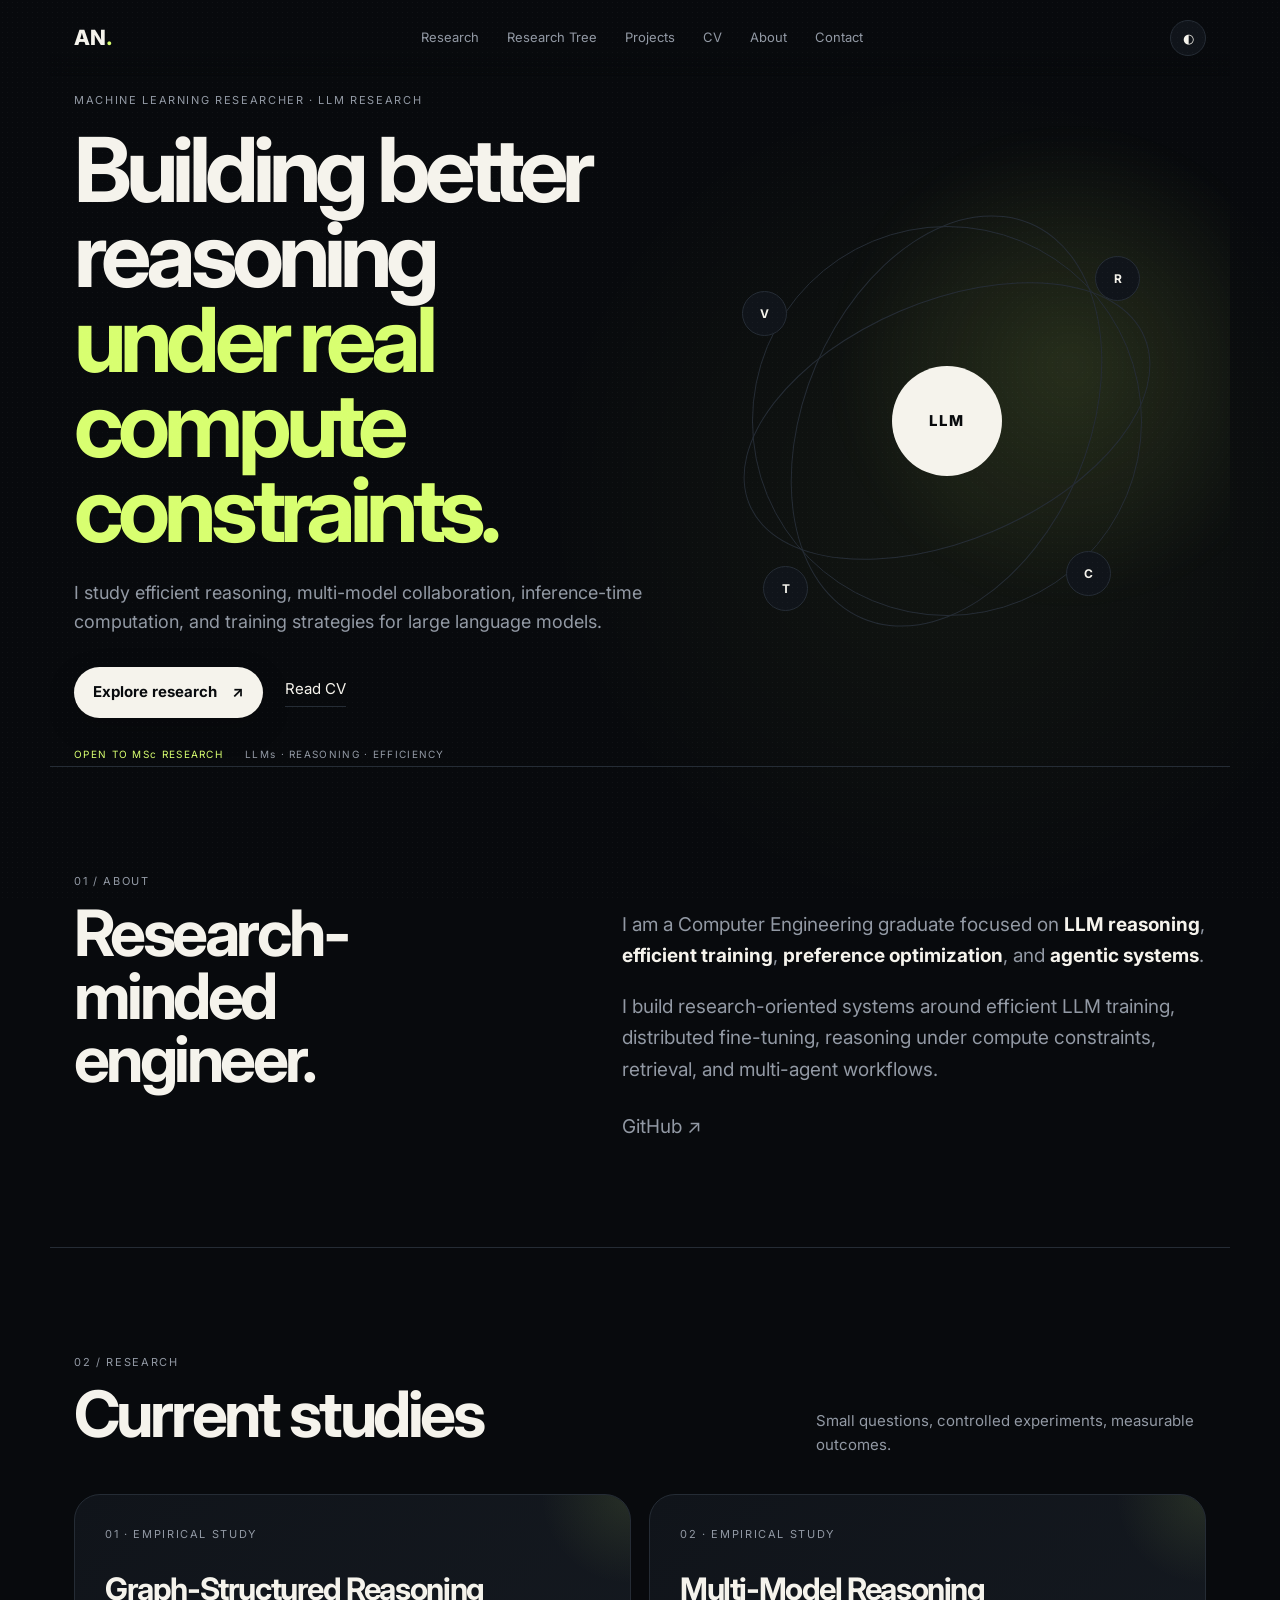
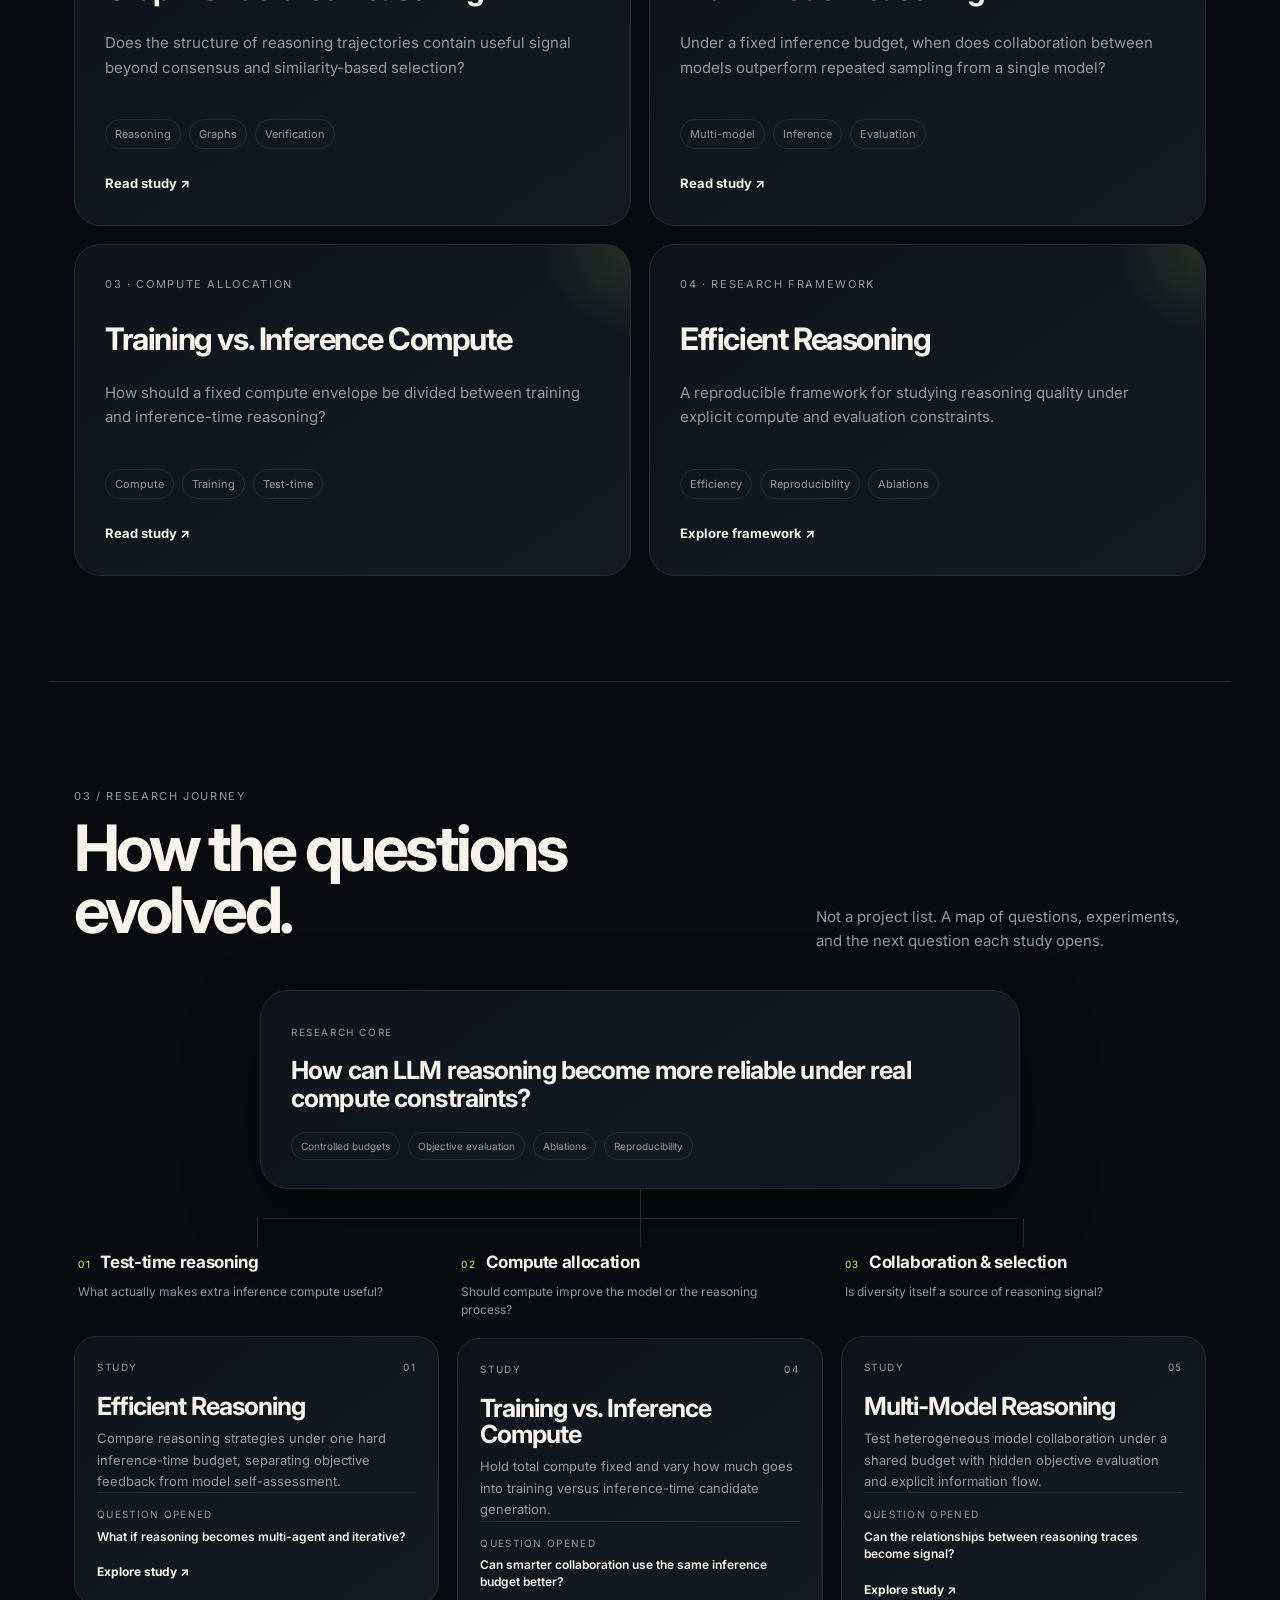
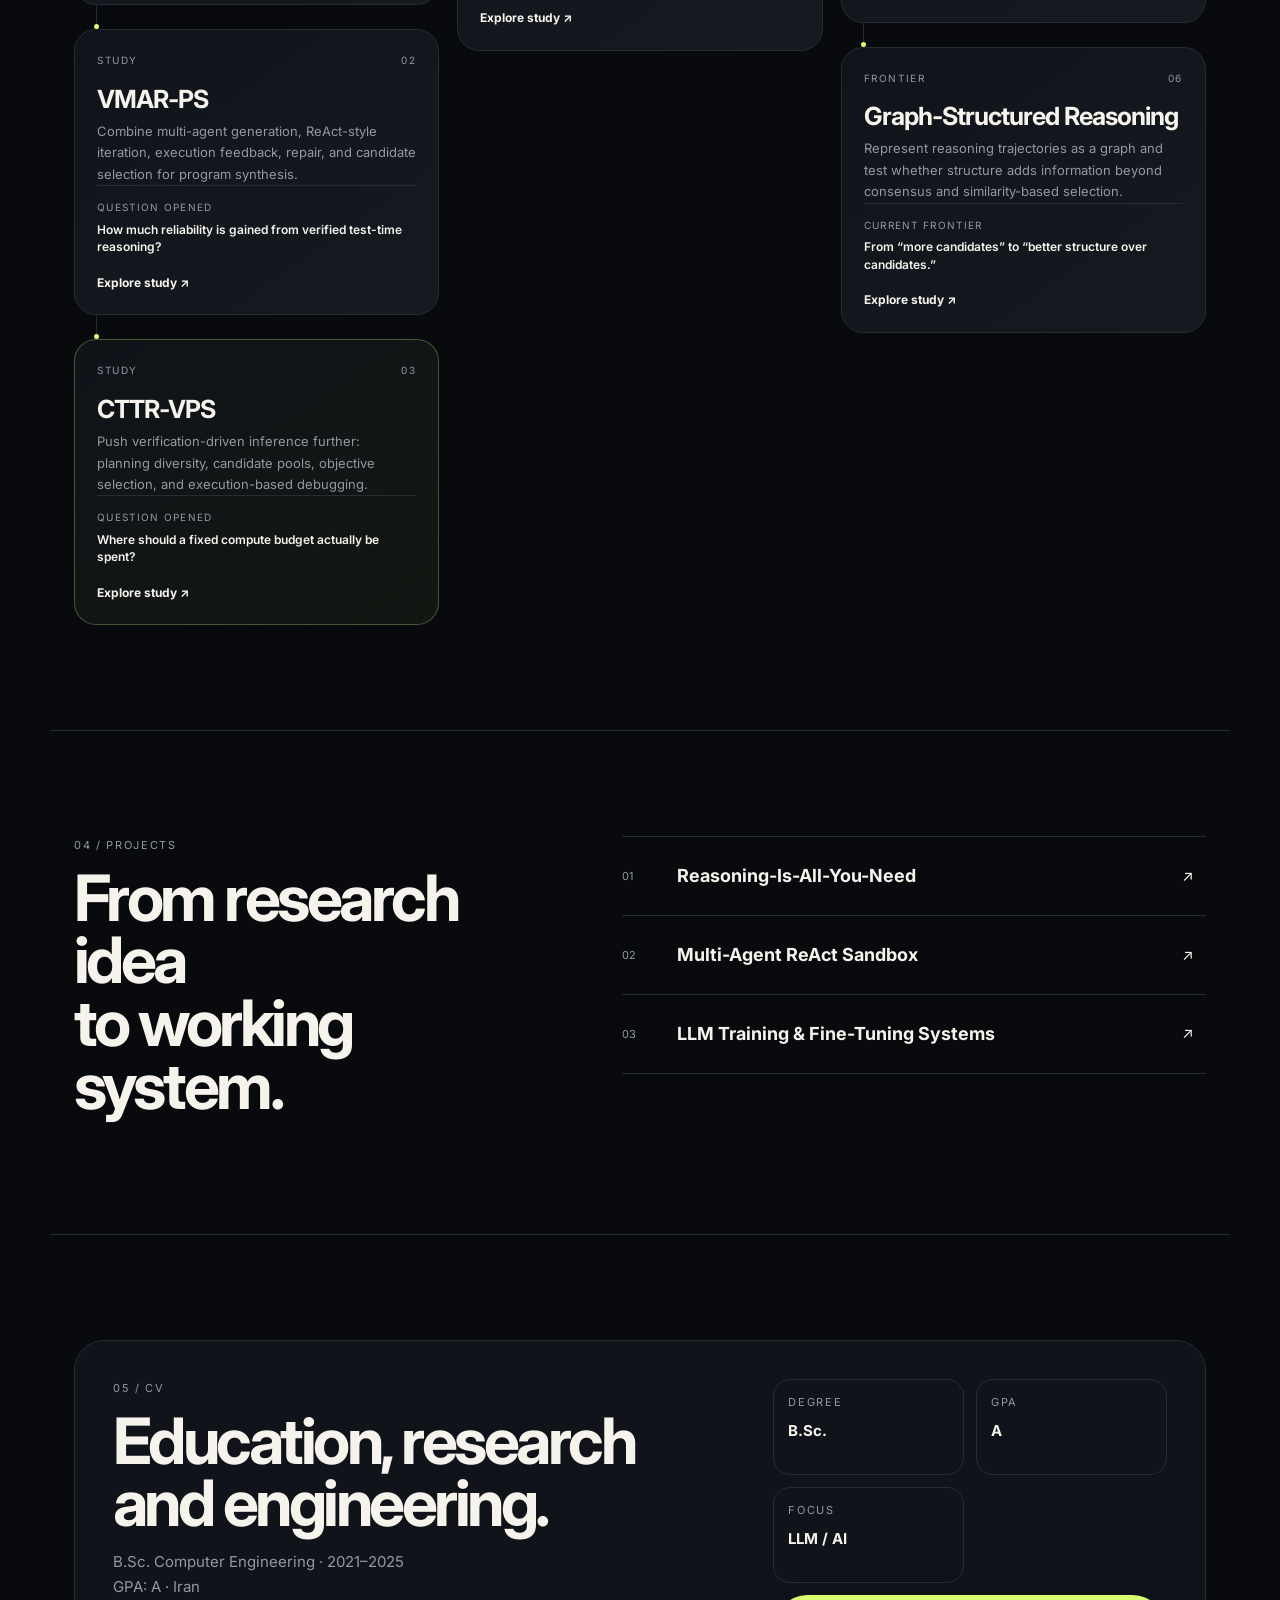
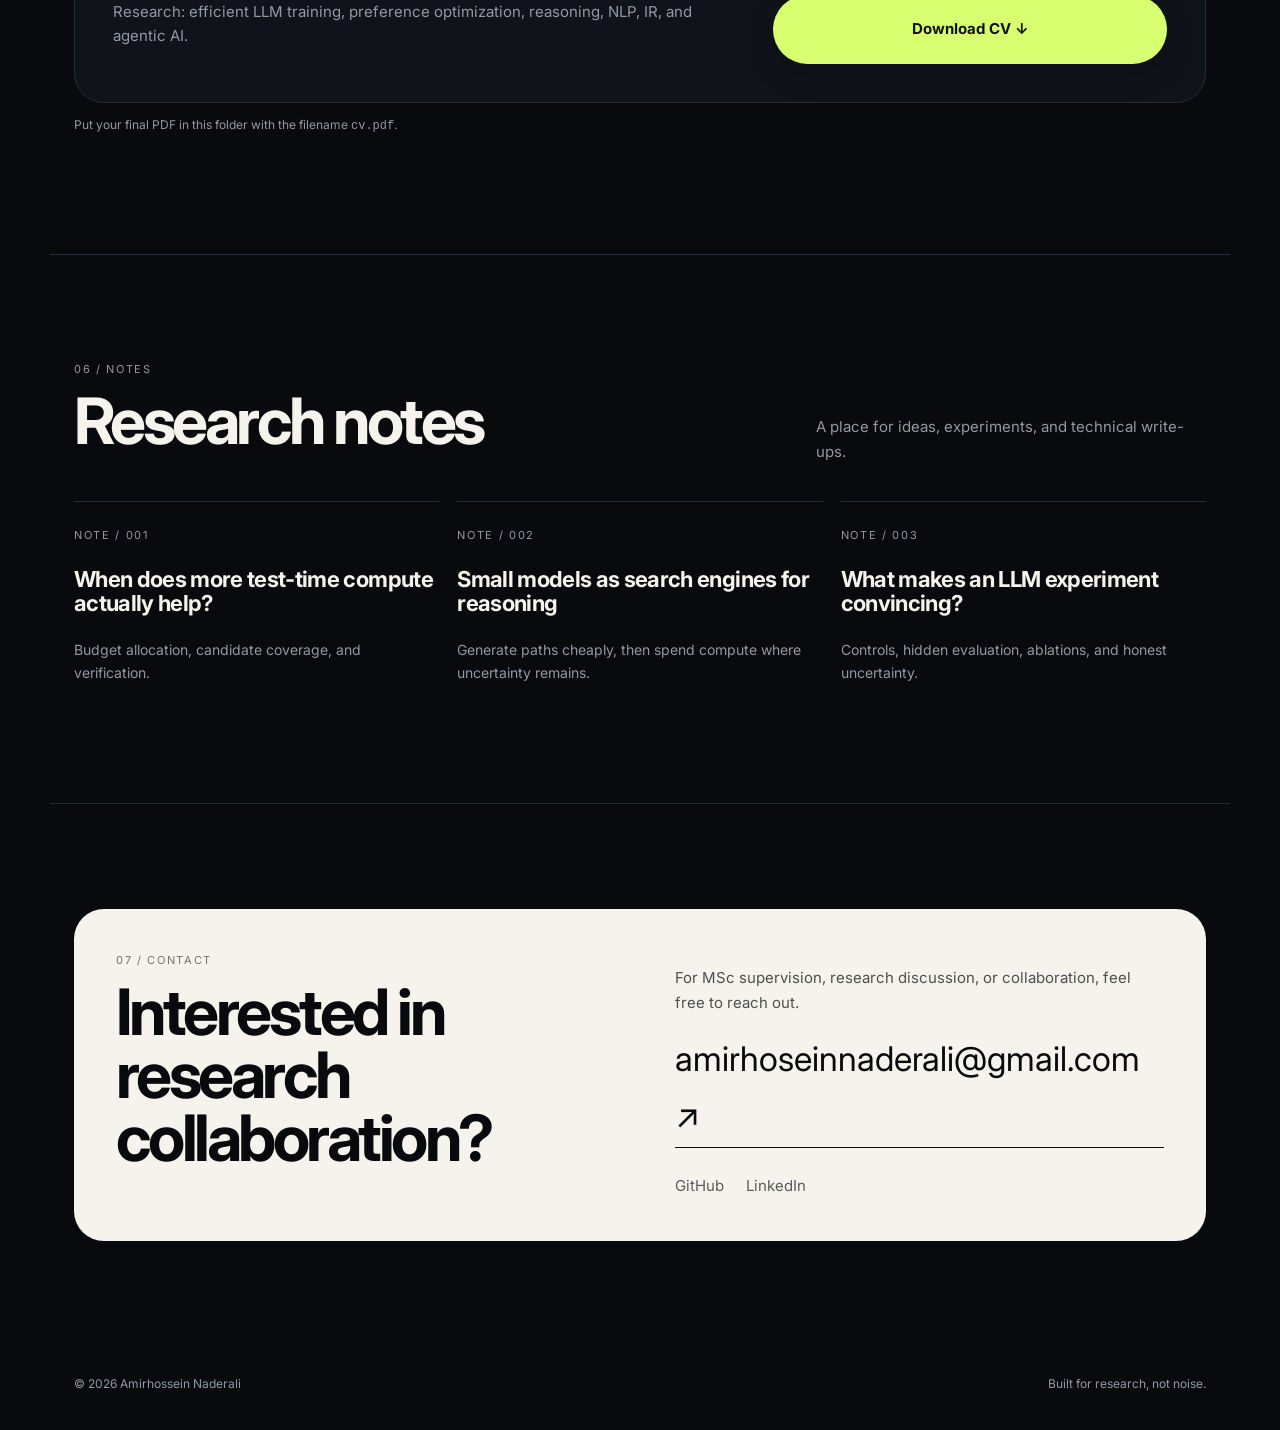
==== commit 773a1f44: "Add research tree to site navigation" ====
--- a/index.html
+++ b/index.html
@@ -10,7 +10,7 @@
 <header class="nav">
   <a class="brand" href="#top">AN<span>.</span></a>
   <nav>
-    <a href="#research">Research</a><a href="#projects">Projects</a><a href="#cv">CV</a><a href="#about">About</a><a href="#contact">Contact</a>
+    <a href="#research">Research</a><a href="#journey">Research Tree</a><a href="#projects">Projects</a><a href="#cv">CV</a><a href="#about">About</a><a href="#contact">Contact</a>
   </nav>
   <button id="theme" aria-label="Toggle theme">◐</button>
 </header>
--- a/styles.css
+++ b/styles.css
@@ -1,2 +1,45 @@
 @import url('https://fonts.googleapis.com/css2?family=Inter:wght@400;500;600;700;800&display=swap');
-:root{--bg:#080a0d;--panel:#10141a;--panel2:#151a21;--text:#f5f3ec;--muted:#9299a4;--line:#252c35;--accent:#d8ff70;--max:1180px;--shadow:0 24px 80px rgba(0,0,0,.28)}body.light{--bg:#f4f2ed;--panel:#fff;--text:#111318;--muted:#666b73;--line:#d8d5cd;--accent:#587000}*{box-sizing:border-box}html{scroll-behavior:smooth}body{margin:0;background:radial-gradient(circle at 75% 8%,rgba(216,255,112,.055),transparent 26rem),var(--bg);color:var(--text);font:15px/1.65 Inter,system-ui,sans-serif;transition:background .3s,color .3s}body:before{content:"";position:fixed;inset:0;pointer-events:none;opacity:.035;background-image:radial-gradient(#fff .6px,transparent .6px);background-size:5px 5px;z-index:100}a{color:inherit;text-decoration:none}.progress{position:fixed;top:0;left:0;height:2px;width:0;background:var(--accent);z-index:1000;box-shadow:0 0 18px var(--accent)}.nav{height:76px;display:flex;justify-content:space-between;align-items:center;max-width:var(--max);margin:auto;padding:0 24px;position:sticky;top:0;z-index:10;background:linear-gradient(var(--bg) 70%,transparent);backdrop-filter:blur(8px)}.brand{font-weight:800;font-size:21px}.brand span{color:var(--accent)}nav{display:flex;gap:28px;color:var(--muted);font-size:13px}nav a:hover,.links a:hover{color:var(--text)}#theme{border:1px solid var(--line);background:var(--panel);color:var(--text);width:36px;height:36px;border-radius:50%;cursor:pointer}.hero,.section{max-width:var(--max);margin:auto;padding-left:24px;padding-right:24px}.hero{min-height:690px;position:relative;overflow:hidden;display:grid;grid-template-columns:1.05fr .95fr;align-items:center;gap:40px}.eyebrow,.label,article>span,small{font-size:11px;letter-spacing:.15em;color:var(--muted);text-transform:uppercase}.hero-glow{position:absolute;width:520px;height:520px;right:-100px;top:30px;background:radial-gradient(circle,rgba(216,255,112,.12),transparent 65%);filter:blur(12px);pointer-events:none}.hero h1{font-size:clamp(50px,7vw,90px);line-height:.95;letter-spacing:-.065em;margin:18px 0 25px}.hero h1 em{color:var(--accent);font-style:normal}.lede{max-width:650px;font-size:18px;color:var(--muted)}.actions{display:flex;gap:22px;align-items:center;margin-top:30px}.btn{display:inline-flex;gap:15px;align-items:center;box-shadow:0 10px 30px rgba(0,0,0,.18);transition:transform .2s,box-shadow .2s}.btn:hover{transform:translateY(-2px);box-shadow:0 16px 36px rgba(0,0,0,.25)}background:var(--text);color:var(--bg);padding:13px 19px;border-radius:999px;font-weight:700}.btn.light{background:var(--accent);color:#101309;justify-content:center}.plain{border-bottom:1px solid var(--line);padding-bottom:4px}.hero-meta{display:flex;gap:22px;flex-wrap:wrap;margin-top:28px;font-size:10px;letter-spacing:.13em;color:var(--muted)}.hero-meta span:first-child{color:var(--accent)}.orbital{height:470px;position:relative;display:grid;place-items:center}.ring{position:absolute;border:1px solid var(--line);border-radius:50%}.r1{width:390px;height:390px}.r2{width:285px;height:430px;transform:rotate(23deg)}.r3{width:430px;height:240px;transform:rotate(-23deg)}.core{width:110px;height:110px;border-radius:50%;display:grid;place-items:center;background:var(--text);color:var(--bg);font-weight:800;letter-spacing:.12em;z-index:2}.dot{position:absolute;width:45px;height:45px;border-radius:50%;display:grid;place-items:center;background:var(--panel);border:1px solid var(--line);font-size:12px;font-weight:700}.d1{top:70px;right:66px}.d2{bottom:60px;right:95px}.d3{bottom:45px;left:76px}.d4{top:105px;left:55px}.section{padding-top:105px;padding-bottom:105px;border-top:1px solid var(--line)}.two-col{display:grid;grid-template-columns:1fr 1.25fr;gap:80px}.section h2{font-size:clamp(38px,5vw,64px);line-height:.98;letter-spacing:-.055em;margin:12px 0}.copy{max-width:650px;font-size:19px;color:var(--muted)}.copy b{color:var(--text)}.links{display:flex;gap:22px;margin-top:26px}.links a{color:var(--muted)}.section-head{display:flex;justify-content:space-between;align-items:end;gap:30px;margin-bottom:36px}.section-head>p{max-width:390px;color:var(--muted);margin:0}.cards{display:grid;grid-template-columns:repeat(2,1fr);gap:18px}.card{background:linear-gradient(145deg,var(--panel),var(--panel2));border:1px solid var(--line);border-radius:26px;padding:30px;min-height:290px;display:flex;flex-direction:column;position:relative;overflow:hidden;transition:transform .25s,border-color .25s,box-shadow .25s}.card:before{content:"";position:absolute;width:180px;height:180px;right:-90px;top:-90px;background:radial-gradient(circle,rgba(216,255,112,.1),transparent 70%)}.card:hover{transform:translateY(-6px);border-color:#3c4653;box-shadow:var(--shadow)}.card h3{font-size:31px;line-height:1.05;letter-spacing:-.045em;margin:30px 0 10px}.card p{color:var(--muted);max-width:550px}.tags{display:flex;gap:8px;flex-wrap:wrap;margin-top:auto;padding-top:24px}.tags i{font-style:normal;border:1px solid var(--line);border-radius:999px;padding:5px 9px;font-size:11px;color:var(--muted)}.card>a{margin-top:24px;font-weight:700;font-size:13px}.rows{border-top:1px solid var(--line)}.row{display:grid;transition:padding .2s,background .2s}.row:hover{padding-left:12px;padding-right:12px;background:var(--panel);}grid-template-columns:45px 1fr 24px;gap:10px;padding:24px 0;border-bottom:1px solid var(--line);align-items:center}.row span{font-size:11px;color:var(--muted)}.row strong{font-size:18px}.row b{font-weight:400}.cv{display:grid;grid-template-columns:1.35fr .85fr;gap:35px;background:var(--panel);border:1px solid var(--line);padding:38px;border-radius:30px}.cv p{color:var(--muted)}.facts{display:grid;grid-template-columns:1fr 1fr;gap:12px}.facts>div{border:1px solid var(--line);padding:13px 14px;border-radius:17px}.facts small{display:block}.facts strong{display:block;margin-top:7px}.facts .btn{grid-column:1/-1}.note{color:var(--muted);font-size:12px}.notes{display:grid;grid-template-columns:repeat(3,1fr);gap:18px}.notes article{border-top:1px solid var(--line);padding-top:20px}.notes h3{font-size:22px;line-height:1.08;letter-spacing:-.03em}.notes p{color:var(--muted);font-size:14px}.contact{display:grid;grid-template-columns:1fr 1fr;gap:70px;background:var(--text);color:var(--bg);padding:42px;border-radius:30px}.contact .label{color:inherit;opacity:.55}.contact p{opacity:.7;max-width:500px}.email{display:inline-block;font-size:clamp(20px,3vw,34px);border-bottom:1px solid currentColor;padding-bottom:4px}.contact .links a{color:inherit;opacity:.65}footer{max-width:var(--max);margin:auto;padding:28px 24px 38px;display:flex;justify-content:space-between;color:var(--muted);font-size:12px}@media(max-width:900px){nav{display:none}.hero{grid-template-columns:1fr;min-height:auto;padding-top:65px}.hero-glow{right:-240px;top:20px}.orbital{order:-1;height:290px}.r1{width:240px;height:240px}.r2{width:180px;height:285px}.r3{width:285px;height:155px}.core{width:85px;height:85px}.two-col,.cv,.contact{grid-template-columns:1fr;gap:30px}.cards,.notes{grid-template-columns:1fr}}@media(max-width:560px){.hero-meta{font-size:9px;gap:10px}.actions{gap:16px}.hero,.section,.nav{padding-left:18px;padding-right:18px}.hero h1{font-size:49px}.section{padding-top:75px;padding-bottom:75px}.card,.cv,.contact{padding:23px;border-radius:22px}.facts{grid-template-columns:1fr}}
+:root{--bg:#080a0d;--panel:#10141a;--panel2:#151a21;--text:#f5f3ec;--muted:#9299a4;--line:#252c35;--accent:#d8ff70;--max:1180px;--shadow:0 24px 80px rgba(0,0,0,.28)}body.light{--bg:#f4f2ed;--panel:#fff;--text:#111318;--muted:#666b73;--line:#d8d5cd;--accent:#587000}*{box-sizing:border-box}html{scroll-behavior:smooth}body{margin:0;background:radial-gradient(circle at 75% 8%,rgba(216,255,112,.055),transparent 26rem),var(--bg);color:var(--text);font:15px/1.65 Inter,system-ui,sans-serif;transition:background .3s,color .3s}body:before{content:"";position:fixed;inset:0;pointer-events:none;opacity:.035;background-image:radial-gradient(#fff .6px,transparent .6px);background-size:5px 5px;z-index:100}a{color:inherit;text-decoration:none}.progress{position:fixed;top:0;left:0;height:2px;width:0;background:var(--accent);z-index:1000;box-shadow:0 0 18px var(--accent)}.nav{height:76px;display:flex;justify-content:space-between;align-items:center;max-width:var(--max);margin:auto;padding:0 24px;position:sticky;top:0;z-index:10;background:linear-gradient(var(--bg) 70%,transparent);backdrop-filter:blur(8px)}.brand{font-weight:800;font-size:21px}.brand span{color:var(--accent)}nav{display:flex;gap:28px;color:var(--muted);font-size:13px}nav a:hover,.links a:hover{color:var(--text)}#theme{border:1px solid var(--line);background:var(--panel);color:var(--text);width:36px;height:36px;border-radius:50%;cursor:pointer}.hero,.section{max-width:var(--max);margin:auto;padding-left:24px;padding-right:24px}.hero{min-height:690px;position:relative;overflow:hidden;display:grid;grid-template-columns:1.05fr .95fr;align-items:center;gap:40px}.eyebrow,.label,article>span,small{font-size:11px;letter-spacing:.15em;color:var(--muted);text-transform:uppercase}.hero-glow{position:absolute;width:520px;height:520px;right:-100px;top:30px;background:radial-gradient(circle,rgba(216,255,112,.12),transparent 65%);filter:blur(12px);pointer-events:none}.hero h1{font-size:clamp(50px,7vw,90px);line-height:.95;letter-spacing:-.065em;margin:18px 0 25px}.hero h1 em{color:var(--accent);font-style:normal}.lede{max-width:650px;font-size:18px;color:var(--muted)}.actions{display:flex;gap:22px;align-items:center;margin-top:30px}.btn{display:inline-flex;gap:15px;align-items:center;background:var(--text);color:var(--bg);padding:13px 19px;border-radius:999px;font-weight:700;box-shadow:0 10px 30px rgba(0,0,0,.18);transition:transform .2s,box-shadow .2s}.btn:hover{transform:translateY(-2px);box-shadow:0 16px 36px rgba(0,0,0,.25)}.btn.light{background:var(--accent);color:#101309;justify-content:center}.plain{border-bottom:1px solid var(--line);padding-bottom:4px}.hero-meta{display:flex;gap:22px;flex-wrap:wrap;margin-top:28px;font-size:10px;letter-spacing:.13em;color:var(--muted)}.hero-meta span:first-child{color:var(--accent)}.orbital{height:470px;position:relative;display:grid;place-items:center}.ring{position:absolute;border:1px solid var(--line);border-radius:50%}.r1{width:390px;height:390px}.r2{width:285px;height:430px;transform:rotate(23deg)}.r3{width:430px;height:240px;transform:rotate(-23deg)}.core{width:110px;height:110px;border-radius:50%;display:grid;place-items:center;background:var(--text);color:var(--bg);font-weight:800;letter-spacing:.12em;z-index:2}.dot{position:absolute;width:45px;height:45px;border-radius:50%;display:grid;place-items:center;background:var(--panel);border:1px solid var(--line);font-size:12px;font-weight:700}.d1{top:70px;right:66px}.d2{bottom:60px;right:95px}.d3{bottom:45px;left:76px}.d4{top:105px;left:55px}.section{padding-top:105px;padding-bottom:105px;border-top:1px solid var(--line)}.two-col{display:grid;grid-template-columns:1fr 1.25fr;gap:80px}.section h2{font-size:clamp(38px,5vw,64px);line-height:.98;letter-spacing:-.055em;margin:12px 0}.copy{max-width:650px;font-size:19px;color:var(--muted)}.copy b{color:var(--text)}.links{display:flex;gap:22px;margin-top:26px}.links a{color:var(--muted)}.section-head{display:flex;justify-content:space-between;align-items:end;gap:30px;margin-bottom:36px}.section-head>p{max-width:390px;color:var(--muted);margin:0}.cards{display:grid;grid-template-columns:repeat(2,1fr);gap:18px}.card{background:linear-gradient(145deg,var(--panel),var(--panel2));border:1px solid var(--line);border-radius:26px;padding:30px;min-height:290px;display:flex;flex-direction:column;position:relative;overflow:hidden;transition:transform .25s,border-color .25s,box-shadow .25s}.card:before{content:"";position:absolute;width:180px;height:180px;right:-90px;top:-90px;background:radial-gradient(circle,rgba(216,255,112,.1),transparent 70%)}.card:hover{transform:translateY(-6px);border-color:#3c4653;box-shadow:var(--shadow)}.card h3{font-size:31px;line-height:1.05;letter-spacing:-.045em;margin:30px 0 10px}.card p{color:var(--muted);max-width:550px}.tags{display:flex;gap:8px;flex-wrap:wrap;margin-top:auto;padding-top:24px}.tags i{font-style:normal;border:1px solid var(--line);border-radius:999px;padding:5px 9px;font-size:11px;color:var(--muted)}.card>a{margin-top:24px;font-weight:700;font-size:13px}.rows{border-top:1px solid var(--line)}.row{display:grid;grid-template-columns:45px 1fr 24px;gap:10px;padding:24px 0;border-bottom:1px solid var(--line);align-items:center;transition:padding .2s,background .2s}.row:hover{padding-left:12px;padding-right:12px;background:var(--panel)}.row span{font-size:11px;color:var(--muted)}.row strong{font-size:18px}.row b{font-weight:400}.cv{display:grid;grid-template-columns:1.35fr .85fr;gap:35px;background:var(--panel);border:1px solid var(--line);padding:38px;border-radius:30px}.cv p{color:var(--muted)}.facts{display:grid;grid-template-columns:1fr 1fr;gap:12px}.facts>div{border:1px solid var(--line);padding:13px 14px;border-radius:17px}.facts small{display:block}.facts strong{display:block;margin-top:7px}.facts .btn{grid-column:1/-1}.note{color:var(--muted);font-size:12px}.notes{display:grid;grid-template-columns:repeat(3,1fr);gap:18px}.notes article{border-top:1px solid var(--line);padding-top:20px}.notes h3{font-size:22px;line-height:1.08;letter-spacing:-.03em}.notes p{color:var(--muted);font-size:14px}.contact{display:grid;grid-template-columns:1fr 1fr;gap:70px;background:var(--text);color:var(--bg);padding:42px;border-radius:30px}.contact .label{color:inherit;opacity:.55}.contact p{opacity:.7;max-width:500px}.email{display:inline-block;font-size:clamp(20px,3vw,34px);border-bottom:1px solid currentColor;padding-bottom:4px}.contact .links a{color:inherit;opacity:.65}footer{max-width:var(--max);margin:auto;padding:28px 24px 38px;display:flex;justify-content:space-between;color:var(--muted);font-size:12px}@media(max-width:900px){nav{display:none}.hero{grid-template-columns:1fr;min-height:auto;padding-top:65px}.hero-glow{right:-240px;top:20px}.orbital{order:-1;height:290px}.r1{width:240px;height:240px}.r2{width:180px;height:285px}.r3{width:285px;height:155px}.core{width:85px;height:85px}.two-col,.cv,.contact{grid-template-columns:1fr;gap:30px}.cards,.notes{grid-template-columns:1fr}}@media(max-width:560px){.hero-meta{font-size:9px;gap:10px}.actions{gap:16px}.hero,.section,.nav{padding-left:18px;padding-right:18px}.hero h1{font-size:49px}.section{padding-top:75px;padding-bottom:75px}.card,.cv,.contact{padding:23px;border-radius:22px}.facts{grid-template-columns:1fr}}
+
+.tree-intro{display:flex;justify-content:center;position:relative;margin:6px 0 58px}
+.tree-root{width:min(760px,100%);background:linear-gradient(145deg,var(--panel),var(--panel2));border:1px solid var(--line);border-radius:28px;padding:28px 30px;position:relative;box-shadow:var(--shadow)}
+.tree-root:after{content:"";position:absolute;left:50%;bottom:-58px;height:58px;border-left:1px solid var(--line)}
+.tree-root>span,.branch-title>span,.node-top span{font-size:10px;letter-spacing:.16em;text-transform:uppercase;color:var(--muted)}
+.tree-root strong{display:block;font-size:25px;line-height:1.12;letter-spacing:-.035em;max-width:650px;margin-top:12px}
+.tree-tags{display:flex;gap:8px;flex-wrap:wrap;margin-top:20px}
+.tree-tags i{font-style:normal;border:1px solid var(--line);border-radius:999px;padding:5px 9px;font-size:10px;color:var(--muted)}
+.research-tree{display:grid;grid-template-columns:repeat(3,1fr);gap:18px;position:relative}
+.research-tree:before{content:"";position:absolute;top:-29px;left:16.67%;right:16.67%;border-top:1px solid var(--line)}
+.tree-branch{position:relative;padding-top:1px}
+.tree-branch:before{content:"";position:absolute;top:-29px;left:50%;height:29px;border-left:1px solid var(--line)}
+.branch-title{padding:0 4px 20px;min-height:88px}
+.branch-title>span{display:inline-block;margin-right:9px;color:var(--accent)}
+.branch-title strong{display:inline;font-size:17px;letter-spacing:-.02em}
+.branch-title em{display:block;font-style:normal;color:var(--muted);font-size:12px;line-height:1.45;margin-top:7px;max-width:320px}
+.tree-node{background:linear-gradient(145deg,var(--panel),var(--panel2));border:1px solid var(--line);border-radius:22px;padding:22px;min-height:255px;display:flex;flex-direction:column;transition:transform .25s,border-color .25s,box-shadow .25s}
+.tree-node:hover{transform:translateY(-4px);border-color:#3c4653;box-shadow:var(--shadow)}
+.accent-node{border-color:rgba(216,255,112,.28);background:linear-gradient(145deg,var(--panel),rgba(216,255,112,.055))}
+.node-top{display:flex;justify-content:space-between;align-items:center}
+.node-top span:last-child{color:var(--muted)}
+.tree-node h3{font-size:25px;line-height:1.05;letter-spacing:-.04em;margin:17px 0 9px}
+.tree-node p{color:var(--muted);font-size:13px;margin:0}
+.node-bottom{margin-top:auto;padding:13px 0 0;border-top:1px solid var(--line);display:grid;gap:5px}
+.node-bottom span{font-size:10px;letter-spacing:.13em;text-transform:uppercase;color:var(--muted)}
+.node-bottom b{font-size:12px;line-height:1.45;font-weight:600}
+.tree-node>a{font-size:12px;font-weight:700;margin-top:17px}
+.tree-connector{height:24px;margin-left:22px;border-left:1px solid var(--line);position:relative}
+.tree-connector:after{content:"";position:absolute;left:-3px;bottom:0;width:5px;height:5px;border-radius:50%;background:var(--accent)}
+body.light .accent-node{border-color:rgba(88,112,0,.28);background:linear-gradient(145deg,var(--panel),rgba(88,112,0,.055))}
+@media(max-width:900px){
+  .research-tree{grid-template-columns:1fr;gap:42px}
+  .research-tree:before{display:none}
+  .tree-branch:before{display:none}
+  .tree-root:after{display:none}
+  .tree-branch{padding-top:0}
+  .branch-title{min-height:0}
+}
+@media(max-width:560px){
+  .tree-root{padding:22px}
+  .tree-root strong{font-size:21px}
+  .tree-node{padding:19px;min-height:0}
+}
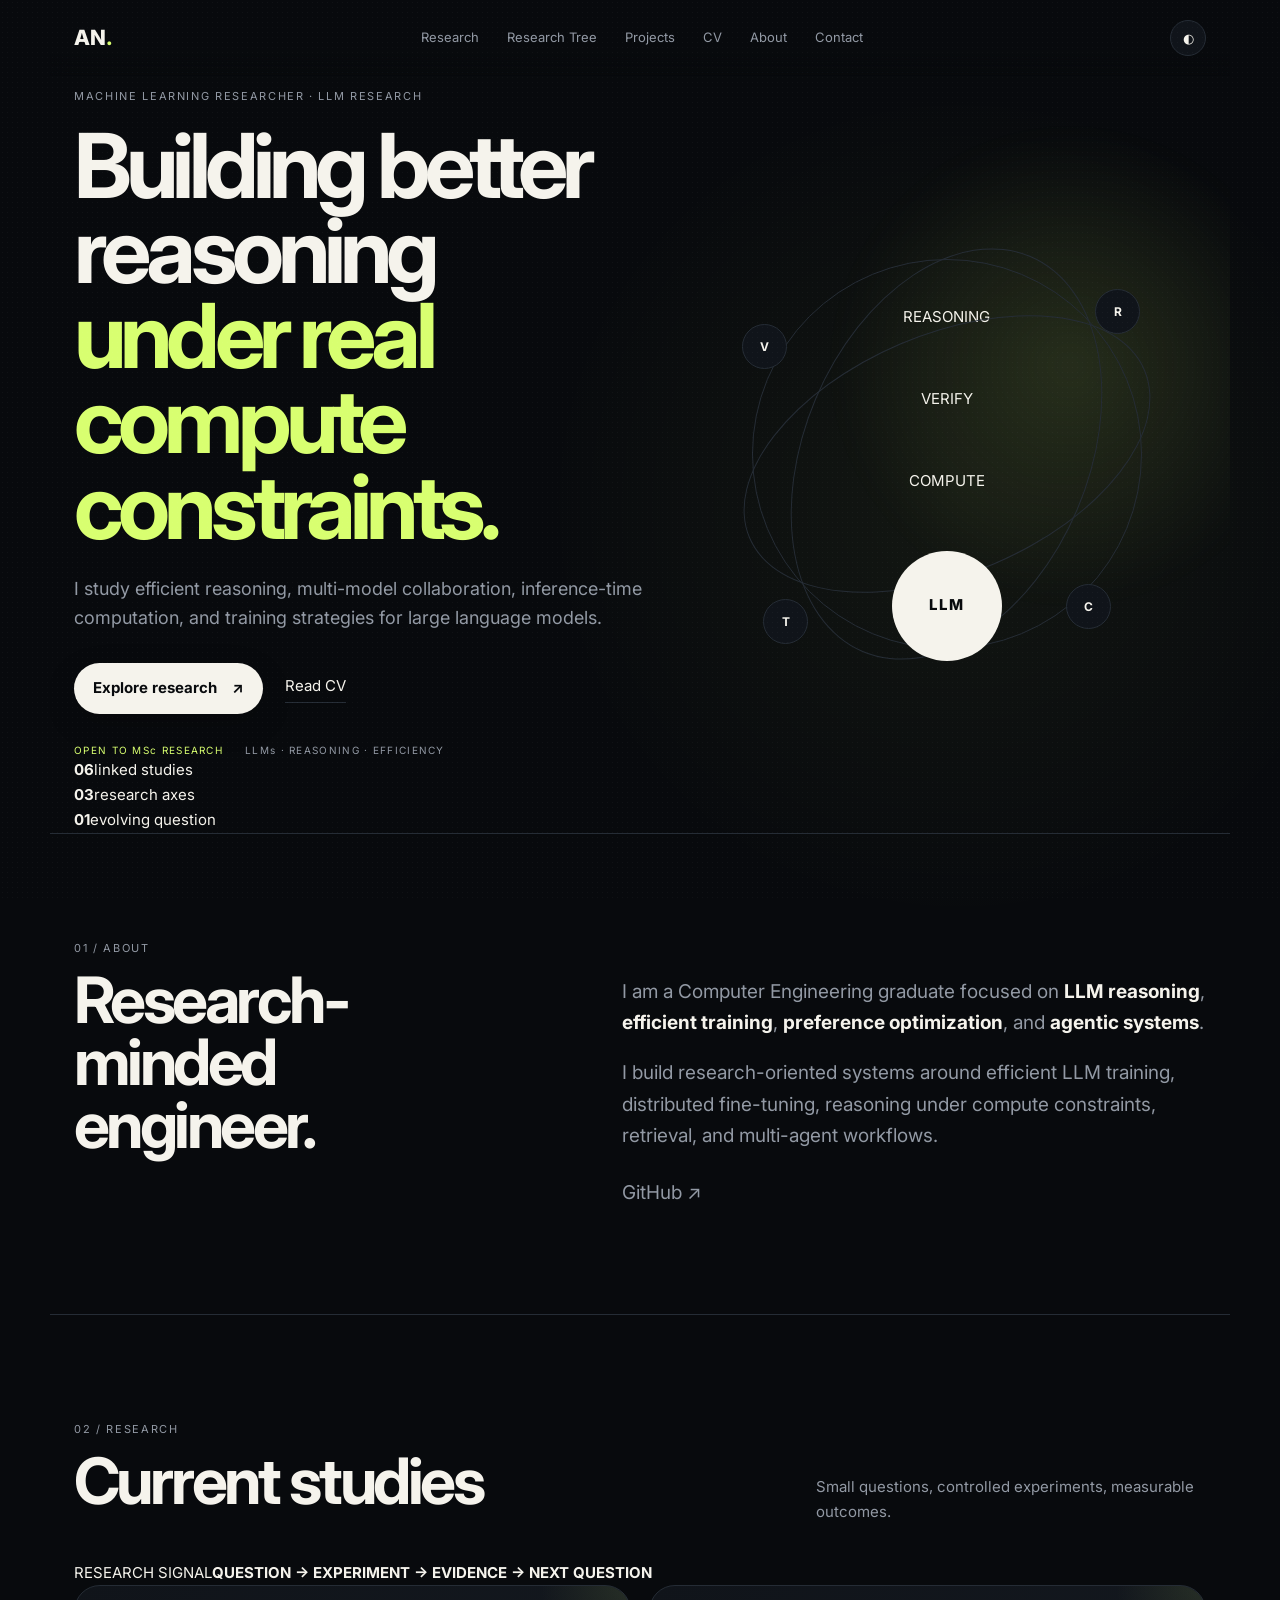
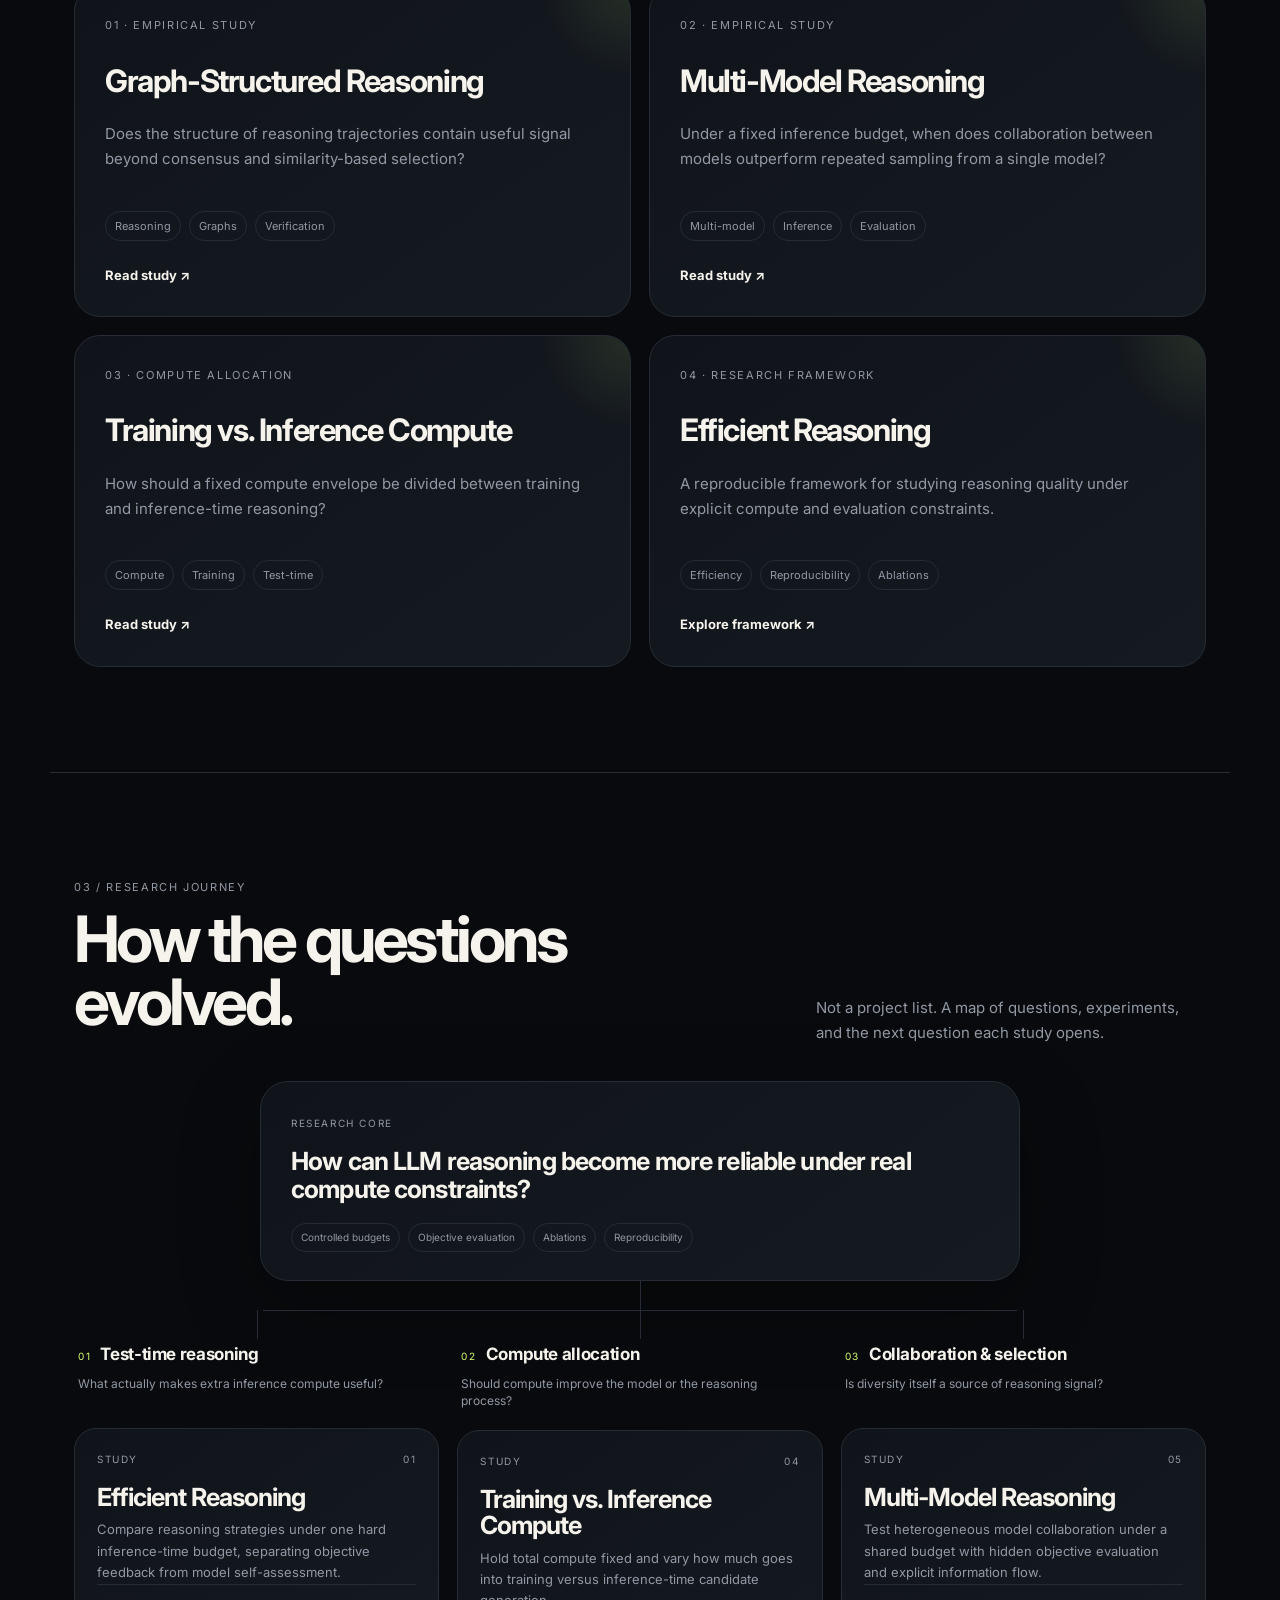
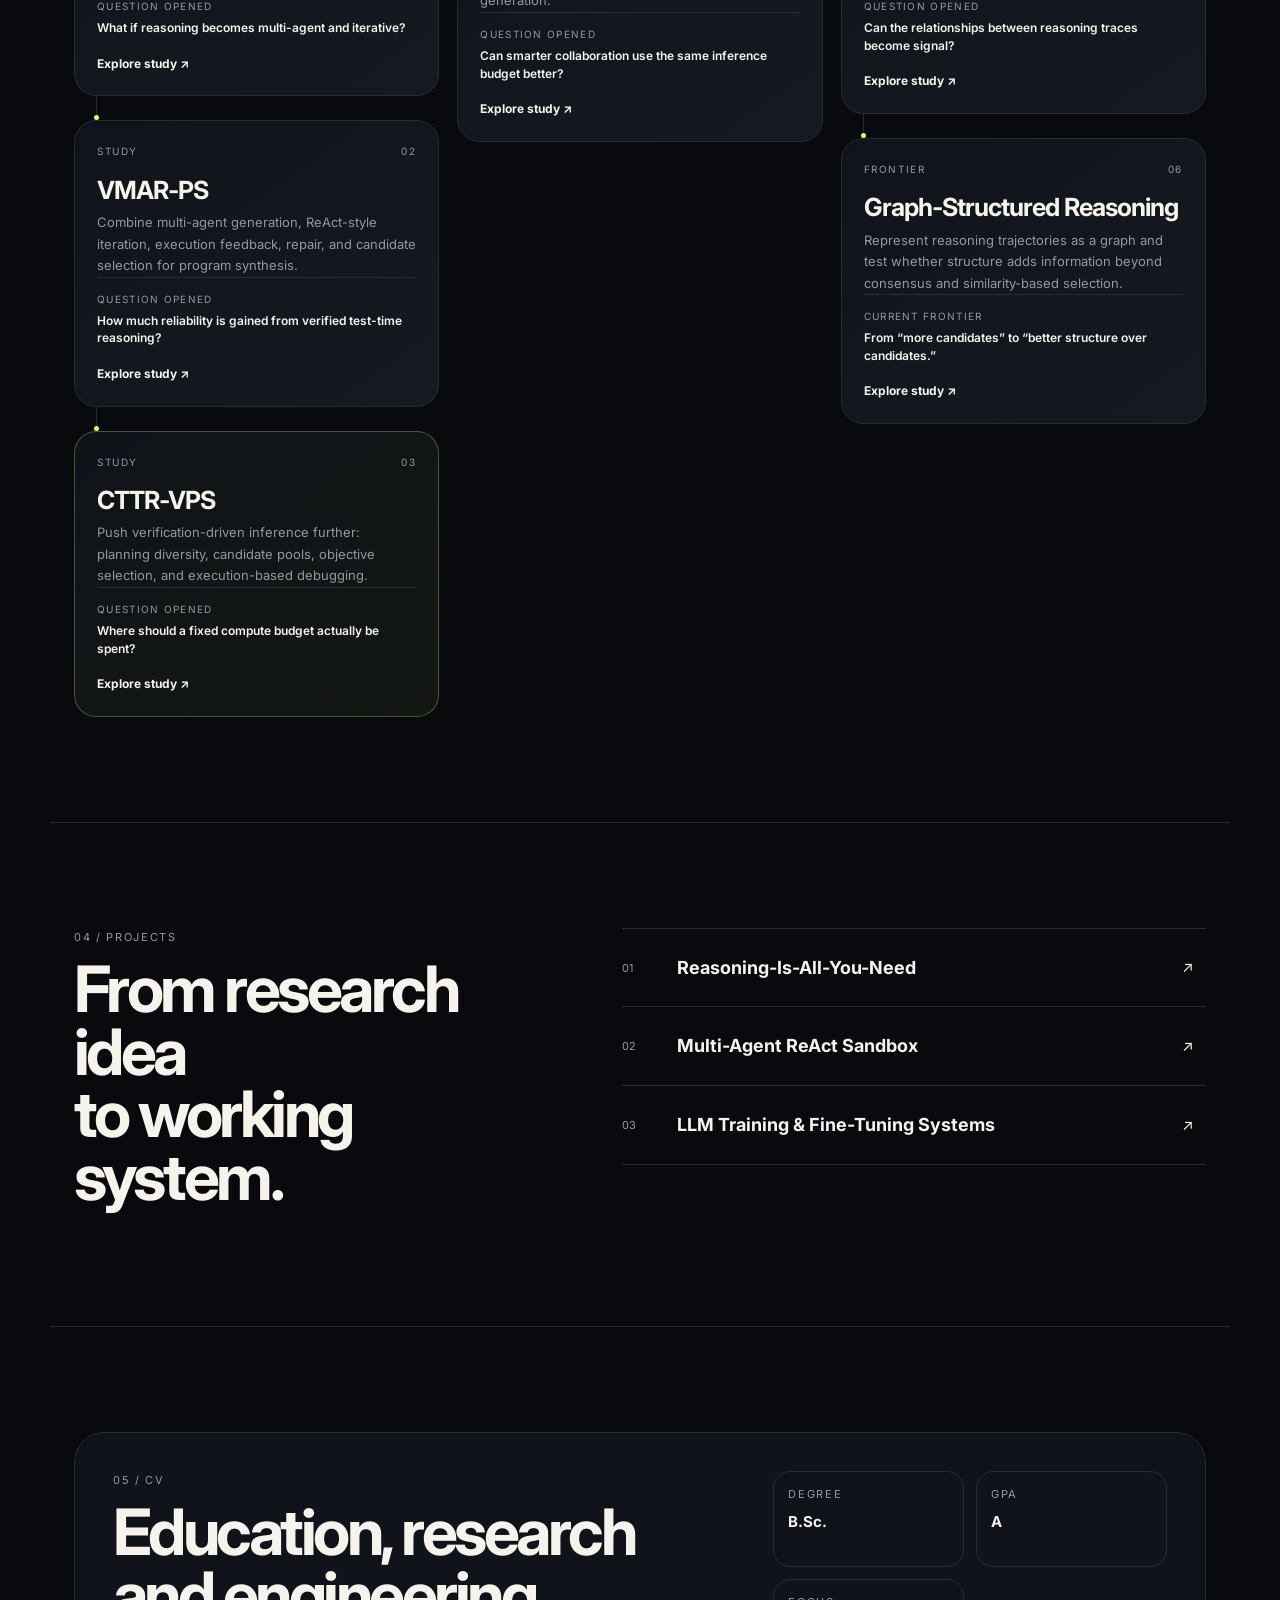
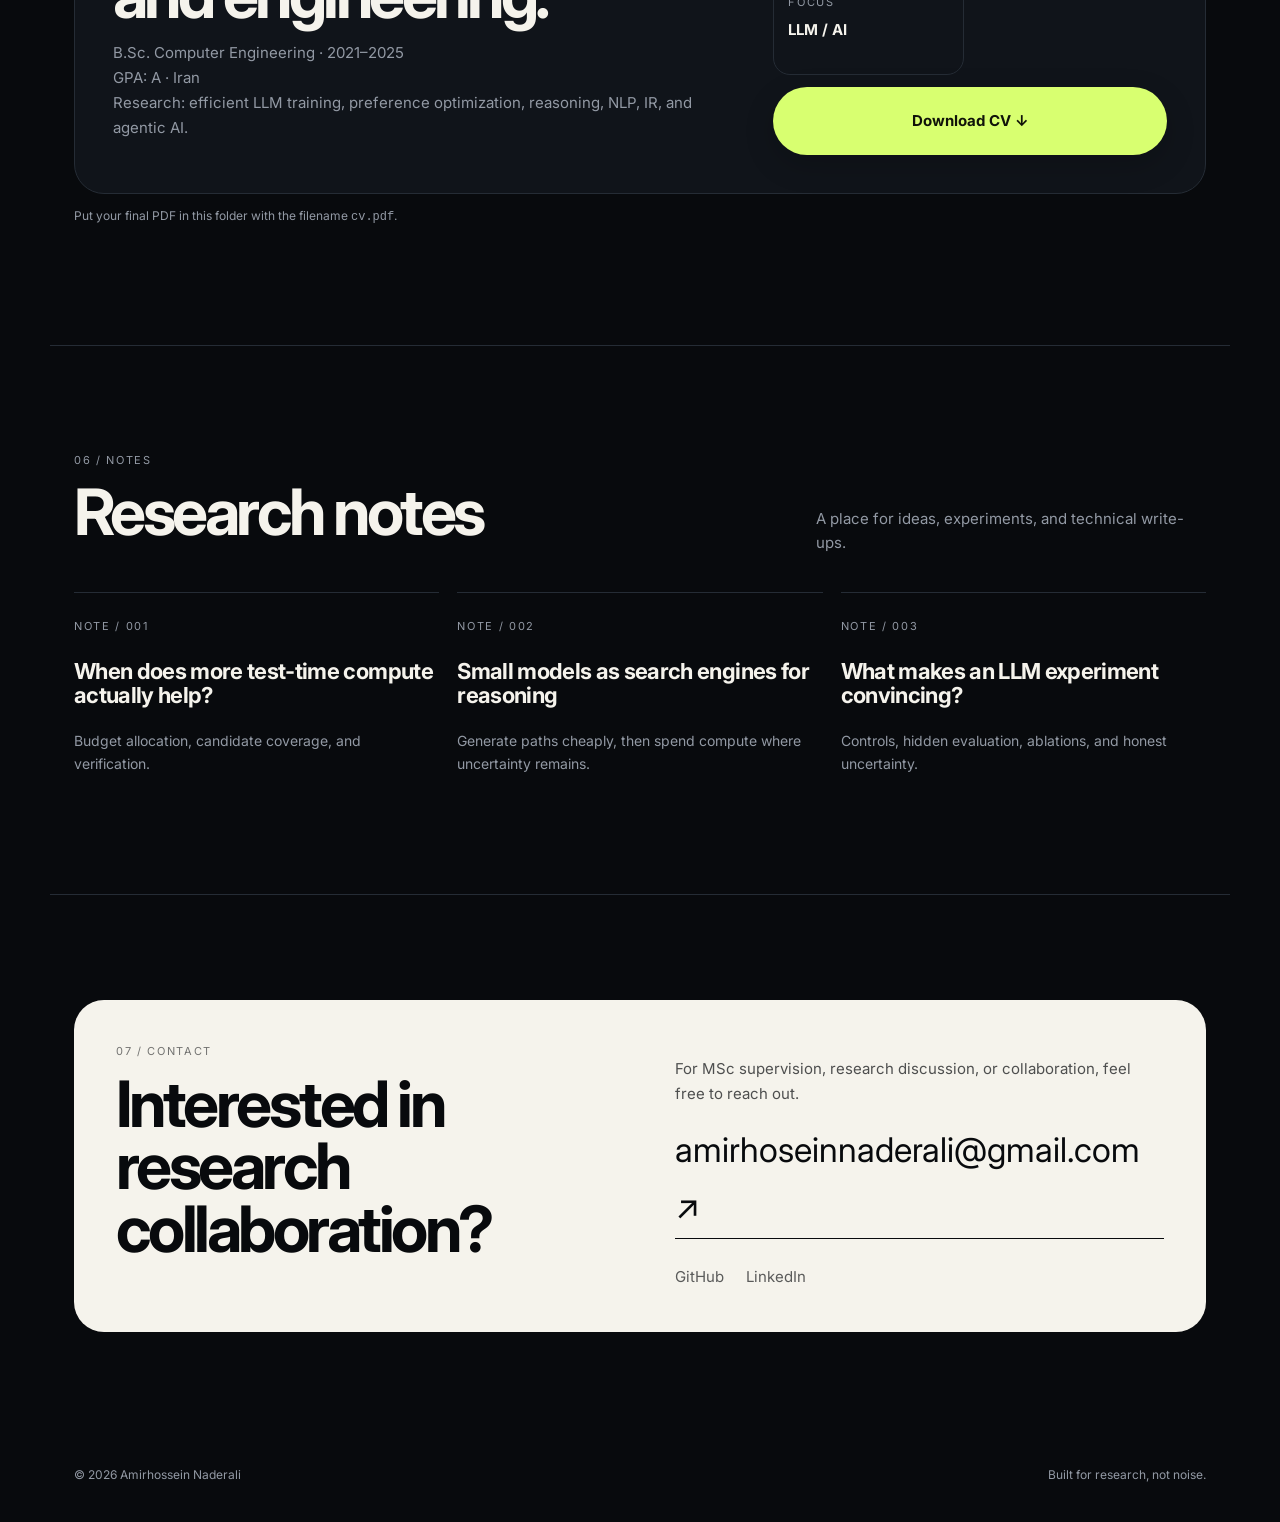
==== commit cf1fdad7: "Add premium research visual layer and motion" ====
--- a/index.html
+++ b/index.html
@@ -20,12 +20,12 @@
     <p class="eyebrow">MACHINE LEARNING RESEARCHER · LLM RESEARCH</p>
     <h1>Building better reasoning<br><em>under real compute constraints.</em></h1>
     <p class="lede">I study efficient reasoning, multi-model collaboration, inference-time computation, and training strategies for large language models.</p>
-    <div class="actions"><a class="btn" href="#research">Explore research <span>↗</span></a><a class="plain" href="#cv">Read CV</a></div><div class="hero-meta"><span>OPEN TO MSc RESEARCH</span><span>LLMs · REASONING · EFFICIENCY</span></div>
+    <div class="actions"><a class="btn" href="#research">Explore research <span>↗</span></a><a class="plain" href="#cv">Read CV</a></div><div class="hero-meta"><span>OPEN TO MSc RESEARCH</span><span>LLMs · REASONING · EFFICIENCY</span></div><div class="hero-stats" aria-label="Research snapshot"><div><strong>06</strong><span>linked studies</span></div><div><strong>03</strong><span>research axes</span></div><div><strong>01</strong><span>evolving question</span></div></div>
   </div>
-  <div class="orbital" aria-hidden="true"><div class="ring r1"></div><div class="ring r2"></div><div class="ring r3"></div><div class="core">LLM</div><div class="dot d1">R</div><div class="dot d2">C</div><div class="dot d3">T</div><div class="dot d4">V</div></div>
+  <div class="orbital" aria-hidden="true"><div class="orbit-grid"></div><div class="ring r1"></div><div class="ring r2"></div><div class="ring r3"></div><div class="orbit-caption oc1">REASONING</div><div class="orbit-caption oc2">VERIFY</div><div class="orbit-caption oc3">COMPUTE</div><div class="core">LLM</div><div class="dot d1">R</div><div class="dot d2">C</div><div class="dot d3">T</div><div class="dot d4">V</div></div>
 </section>
 <section class="section" id="about"><div class="label">01 / ABOUT</div><div class="two-col"><h2>Research-minded<br>engineer.</h2><div class="copy"><p>I am a Computer Engineering graduate focused on <b>LLM reasoning</b>, <b>efficient training</b>, <b>preference optimization</b>, and <b>agentic systems</b>.</p><p>I build research-oriented systems around efficient LLM training, distributed fine-tuning, reasoning under compute constraints, retrieval, and multi-agent workflows.</p><div class="links"><a href="https://github.com/amirhoseinnaderali-pixel" target="_blank" rel="noreferrer">GitHub ↗</a></div></div></div></section>
-<section class="section" id="research"><div class="section-head"><div><div class="label">02 / RESEARCH</div><h2>Current studies</h2></div><p>Small questions, controlled experiments, measurable outcomes.</p></div>
+<section class="section" id="research"><div class="section-head"><div><div class="label">02 / RESEARCH</div><h2>Current studies</h2></div><p>Small questions, controlled experiments, measurable outcomes.</p></div><div class="signal-line"><span>RESEARCH SIGNAL</span><i></i><b>QUESTION → EXPERIMENT → EVIDENCE → NEXT QUESTION</b></div>
 <div class="cards">
 <article class="card featured"><span>01 · EMPIRICAL STUDY</span><h3>Graph-Structured Reasoning</h3><p>Does the structure of reasoning trajectories contain useful signal beyond consensus and similarity-based selection?</p><div class="tags"><i>Reasoning</i><i>Graphs</i><i>Verification</i></div><a href="https://github.com/amirhoseinnaderali-pixel/graph-structured-reasoning-research" target="_blank" rel="noreferrer">Read study ↗</a></article>
 <article class="card"><span>02 · EMPIRICAL STUDY</span><h3>Multi-Model Reasoning</h3><p>Under a fixed inference budget, when does collaboration between models outperform repeated sampling from a single model?</p><div class="tags"><i>Multi-model</i><i>Inference</i><i>Evaluation</i></div><a href="https://github.com/amirhoseinnaderali-pixel/multi-model-reasoning-research" target="_blank" rel="noreferrer">Read study ↗</a></article>
@@ -111,5 +111,5 @@
 <section class="section" id="contact"><div class="contact"><div><div class="label">07 / CONTACT</div><h2>Interested in<br>research collaboration?</h2></div><div><p>For MSc supervision, research discussion, or collaboration, feel free to reach out.</p><a class="email" href="mailto:amirhoseinnaderali@gmail.com">amirhoseinnaderali@gmail.com ↗</a><div class="links"><a href="https://github.com/amirhoseinnaderali-pixel" target="_blank" rel="noreferrer">GitHub</a><a href="https://ir.linkedin.com/in/amir-naderali-7aa75439a" target="_blank" rel="noreferrer">LinkedIn</a></div></div></div></section>
 </main>
 <footer><span>© 2026 Amirhossein Naderali</span><span>Built for research, not noise.</span></footer>
-<script>const theme=document.getElementById("theme");theme.onclick=()=>document.body.classList.toggle("light");const progress=document.getElementById("progress");window.addEventListener("scroll",()=>{const h=document.documentElement.scrollHeight-window.innerHeight;progress.style.width=(h>0?(scrollY/h)*100:0)+"%"});</script>
+<script>const theme=document.getElementById("theme");theme.onclick=()=>document.body.classList.toggle("light");const progress=document.getElementById("progress");window.addEventListener("scroll",()=>{const h=document.documentElement.scrollHeight-window.innerHeight;progress.style.width=(h>0?(scrollY/h)*100:0)+"%";},{passive:true});const revealables=[...document.querySelectorAll(".section,.card,.tree-node,.tree-root,.cv,.contact")];const io=new IntersectionObserver(entries=>entries.forEach(entry=>{if(entry.isIntersecting){entry.target.classList.add("in-view");io.unobserve(entry.target);}}),{threshold:.08});revealables.forEach((el,i)=>{el.style.setProperty("--reveal-delay",(Math.min(i,8)*45)+"ms");io.observe(el);});</script>
 </body></html>
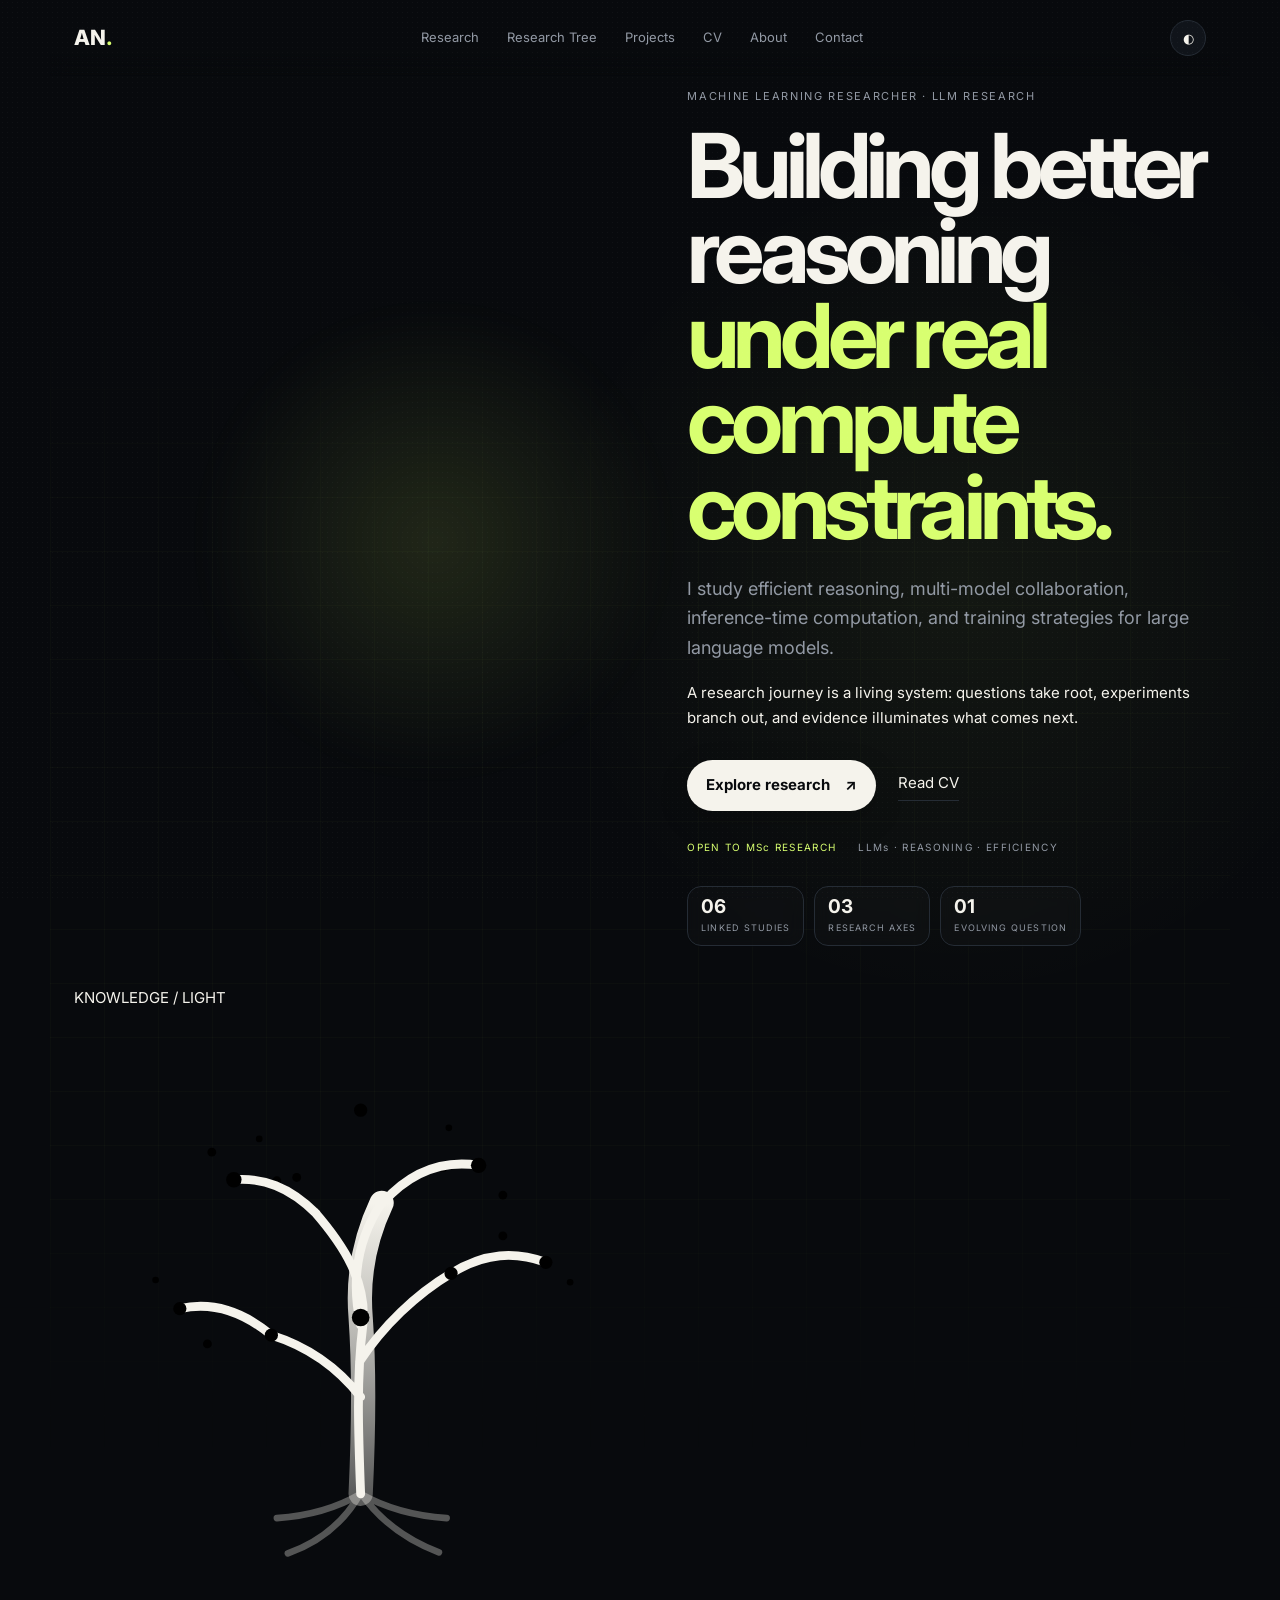
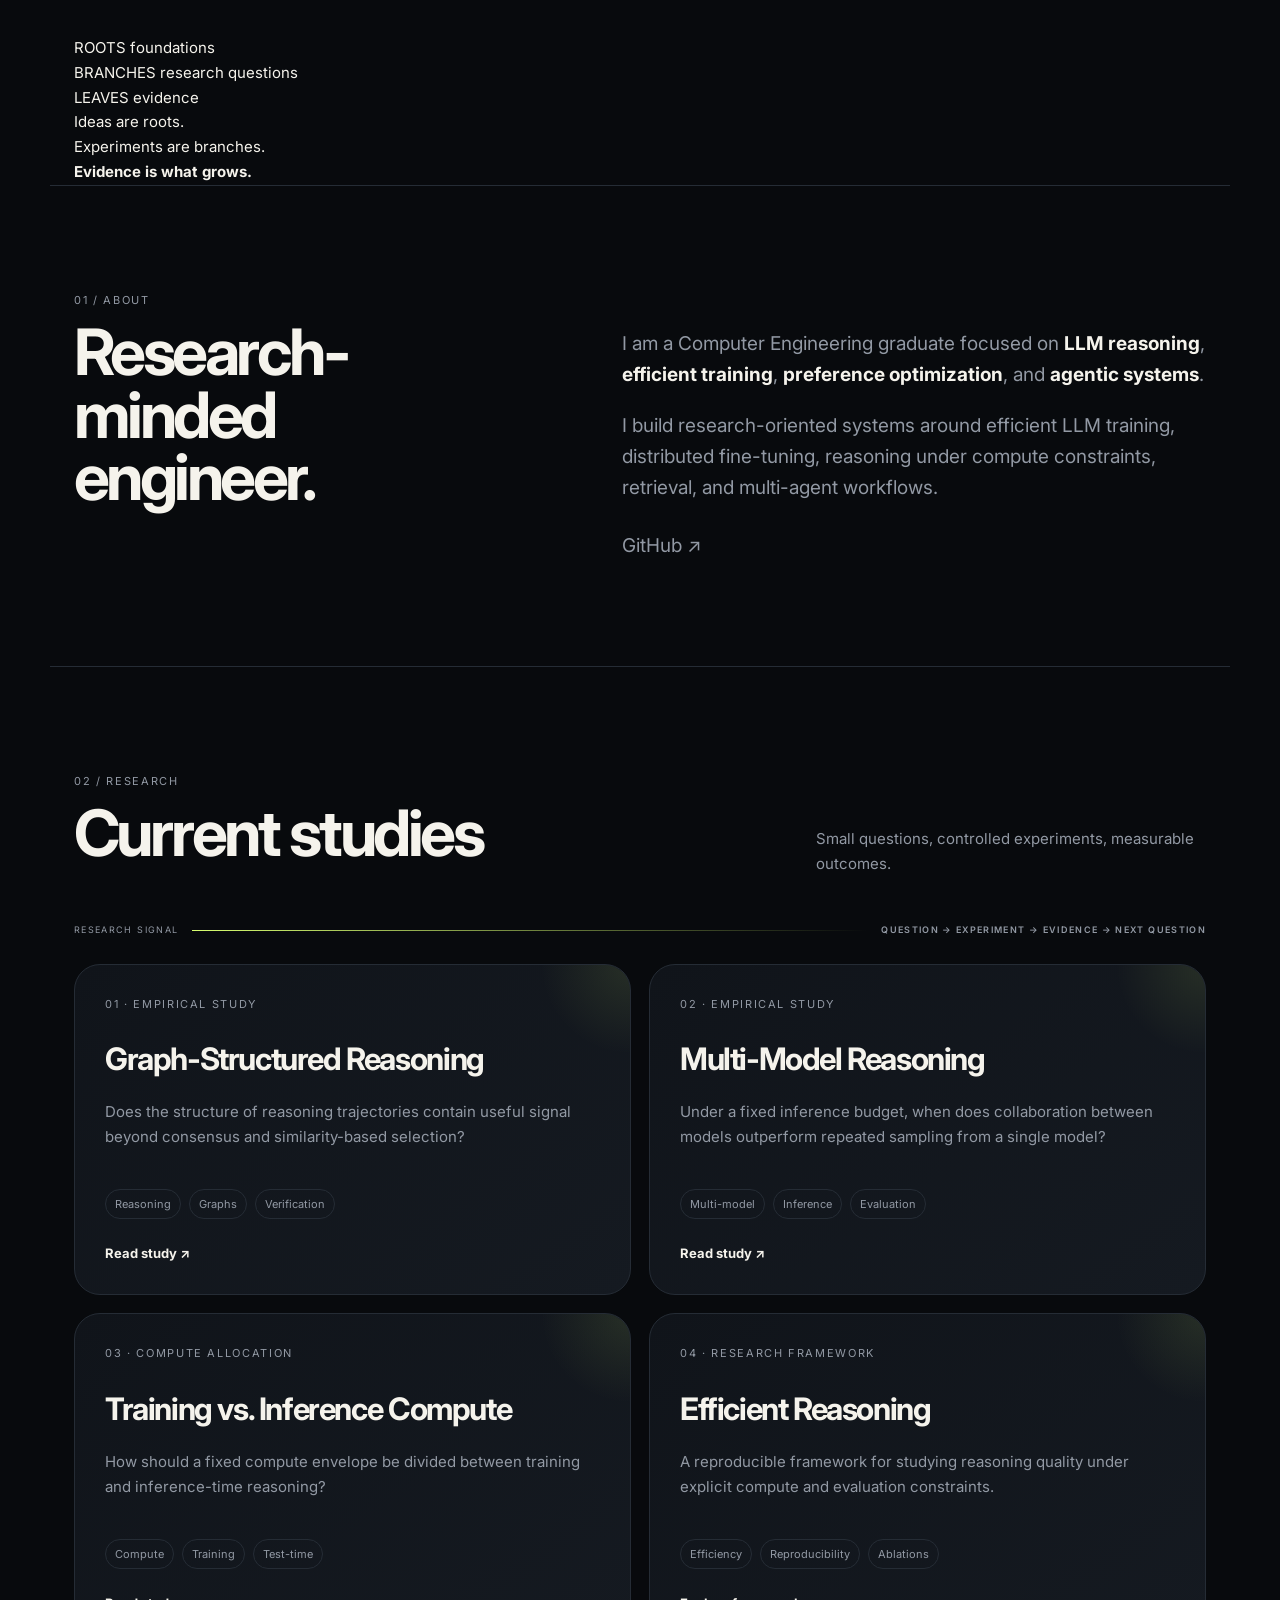
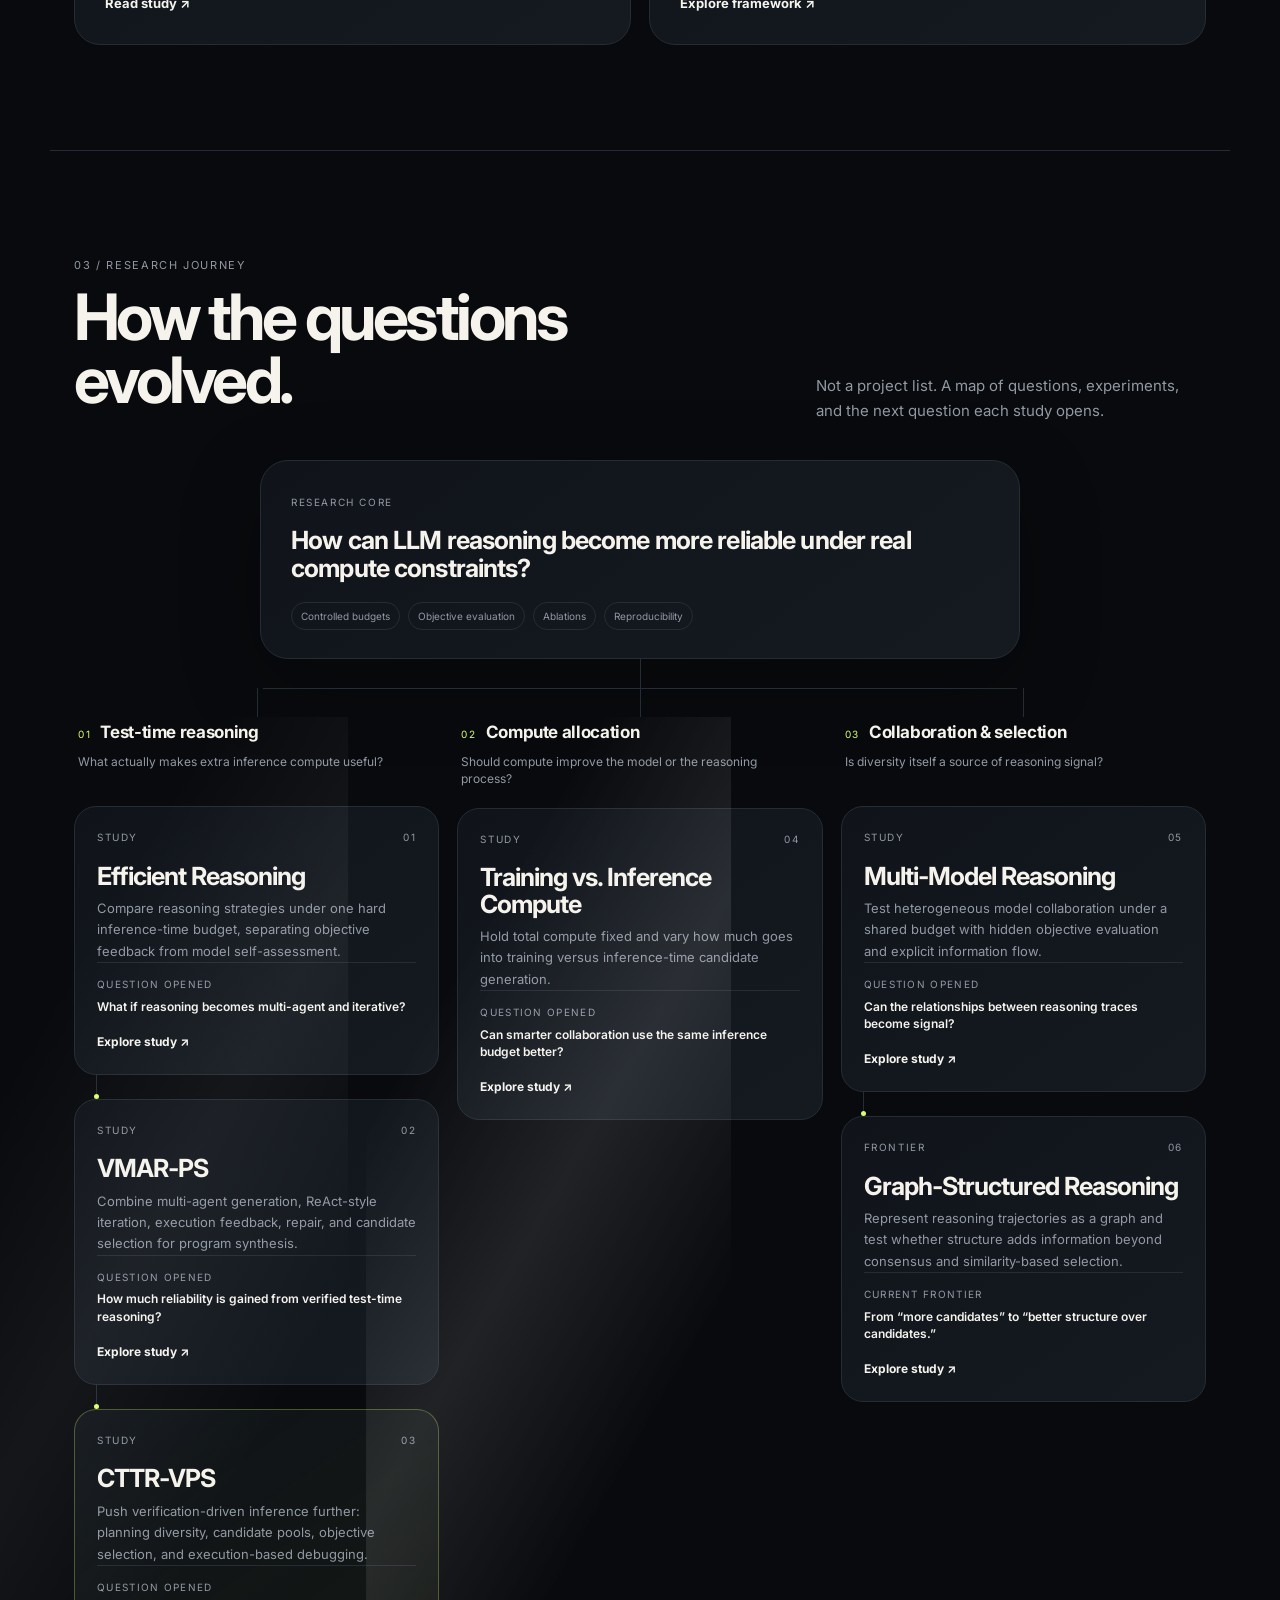
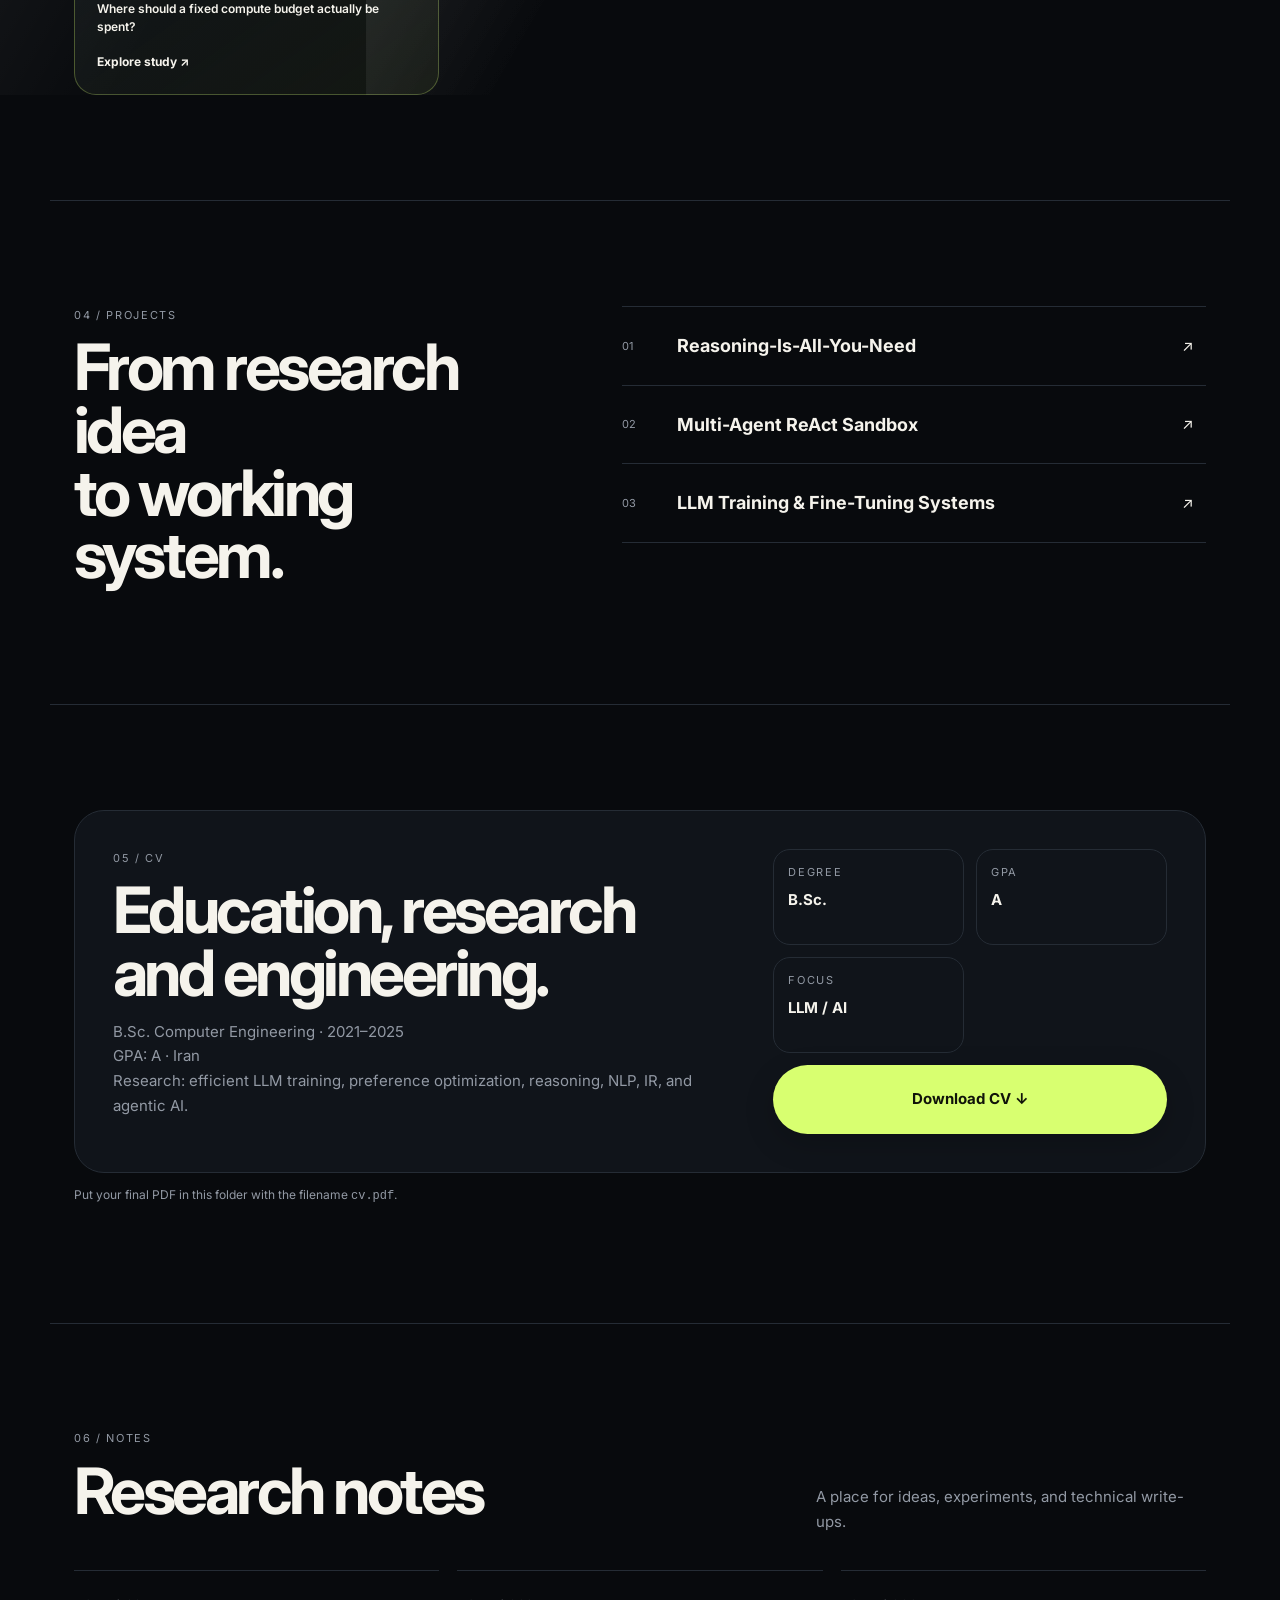
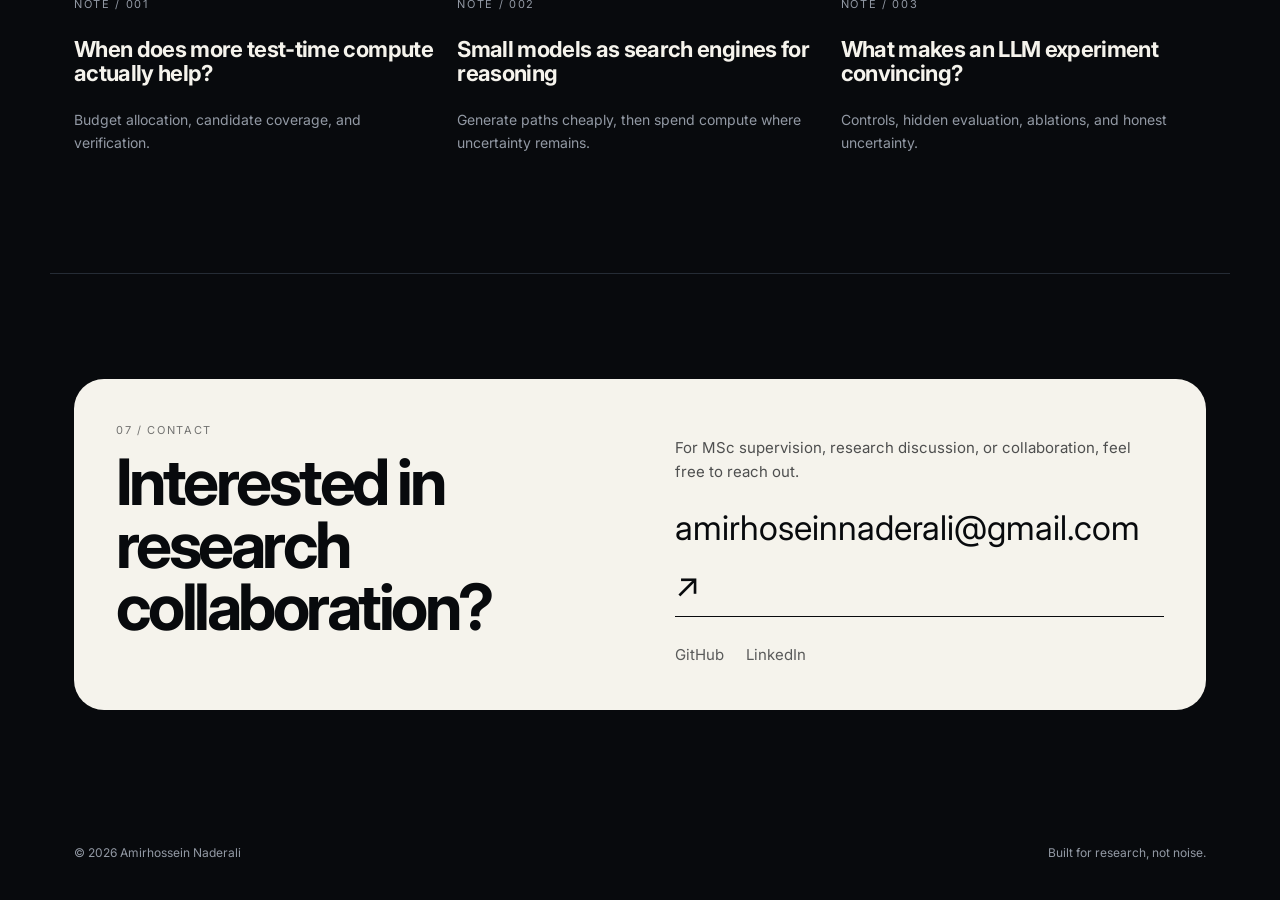
==== commit f536cb75: "Introduce tree of knowledge hero identity" ====
--- a/index.html
+++ b/index.html
@@ -19,10 +19,33 @@
   <div>
     <p class="eyebrow">MACHINE LEARNING RESEARCHER · LLM RESEARCH</p>
     <h1>Building better reasoning<br><em>under real compute constraints.</em></h1>
-    <p class="lede">I study efficient reasoning, multi-model collaboration, inference-time computation, and training strategies for large language models.</p>
+    <p class="lede">I study efficient reasoning, multi-model collaboration, inference-time computation, and training strategies for large language models.</p><p class="hero-philosophy">A research journey is a living system: questions take root, experiments branch out, and evidence illuminates what comes next.</p>
     <div class="actions"><a class="btn" href="#research">Explore research <span>↗</span></a><a class="plain" href="#cv">Read CV</a></div><div class="hero-meta"><span>OPEN TO MSc RESEARCH</span><span>LLMs · REASONING · EFFICIENCY</span></div><div class="hero-stats" aria-label="Research snapshot"><div><strong>06</strong><span>linked studies</span></div><div><strong>03</strong><span>research axes</span></div><div><strong>01</strong><span>evolving question</span></div></div>
   </div>
-  <div class="orbital" aria-hidden="true"><div class="orbit-grid"></div><div class="ring r1"></div><div class="ring r2"></div><div class="ring r3"></div><div class="orbit-caption oc1">REASONING</div><div class="orbit-caption oc2">VERIFY</div><div class="orbit-caption oc3">COMPUTE</div><div class="core">LLM</div><div class="dot d1">R</div><div class="dot d2">C</div><div class="dot d3">T</div><div class="dot d4">V</div></div>
+  <div class="tree-hero" aria-label="Tree of reasoning visualization">
+  <div class="light-orb"></div><div class="light-ray ray-a"></div><div class="light-ray ray-b"></div>
+  <div class="tree-hero-label label-light">KNOWLEDGE / LIGHT</div>
+  <svg class="hero-tree-svg" viewBox="0 0 520 560" role="img" aria-label="A tree representing the growth of research questions">
+    <defs><linearGradient id="trunk" x1="0" y1="1" x2="0" y2="0"><stop offset="0" stop-color="currentColor" stop-opacity=".35"/><stop offset=".55" stop-color="currentColor" stop-opacity=".75"/><stop offset="1" stop-color="currentColor"/></linearGradient></defs>
+    <g class="tree-glow"><circle cx="260" cy="90" r="6"/><circle cx="184" cy="154" r="4"/><circle cx="335" cy="142" r="4"/></g>
+    <g class="tree-canopy">
+      <path d="M260 438 C258 385 256 332 262 285 C266 246 245 213 218 182 M260 350 C238 322 211 304 179 294 M259 318 C280 286 310 257 342 238 M260 285 C251 244 257 207 279 174 M220 184 C195 159 171 151 145 153 M280 174 C305 146 335 135 367 140 M179 294 C150 270 122 264 96 270 M342 238 C373 219 400 218 428 228" fill="none" stroke="currentColor" stroke-width="8" stroke-linecap="round" stroke-linejoin="round"/>
+      <path d="M260 438 C263 375 263 320 260 278 C257 242 263 208 279 174" fill="none" stroke="url(#trunk)" stroke-width="22" stroke-linecap="round"/>
+      <path d="M260 437 C245 464 222 482 194 492 M260 437 C278 463 302 480 331 491 M260 438 C238 451 213 458 184 460 M260 438 C283 451 308 458 338 460" fill="none" stroke="currentColor" stroke-opacity=".32" stroke-width="6" stroke-linecap="round"/>
+    </g>
+    <g class="tree-nodes">
+      <circle cx="145" cy="153" r="7"/><circle cx="367" cy="140" r="7"/><circle cx="96" cy="270" r="6"/><circle cx="428" cy="228" r="6"/>
+      <circle cx="179" cy="294" r="6"/><circle cx="342" cy="238" r="6"/><circle cx="260" cy="278" r="8"/>
+    </g>
+    <g class="tree-leaves">
+      <circle cx="125" cy="128" r="4"/><circle cx="168" cy="116" r="3"/><circle cx="202" cy="151" r="4"/><circle cx="340" cy="106" r="3"/><circle cx="389" cy="167" r="4"/><circle cx="74" cy="244" r="3"/><circle cx="450" cy="246" r="3"/><circle cx="121" cy="302" r="4"/><circle cx="389" cy="204" r="4"/>
+    </g>
+  </svg>
+  <div class="tree-axis axis-root">ROOTS <span>foundations</span></div>
+  <div class="tree-axis axis-branch">BRANCHES <span>research questions</span></div>
+  <div class="tree-axis axis-leaf">LEAVES <span>evidence</span></div>
+  <div class="tree-motto">Ideas are roots.<br>Experiments are branches.<br><strong>Evidence is what grows.</strong></div>
+</div>
 </section>
 <section class="section" id="about"><div class="label">01 / ABOUT</div><div class="two-col"><h2>Research-minded<br>engineer.</h2><div class="copy"><p>I am a Computer Engineering graduate focused on <b>LLM reasoning</b>, <b>efficient training</b>, <b>preference optimization</b>, and <b>agentic systems</b>.</p><p>I build research-oriented systems around efficient LLM training, distributed fine-tuning, reasoning under compute constraints, retrieval, and multi-agent workflows.</p><div class="links"><a href="https://github.com/amirhoseinnaderali-pixel" target="_blank" rel="noreferrer">GitHub ↗</a></div></div></div></section>
 <section class="section" id="research"><div class="section-head"><div><div class="label">02 / RESEARCH</div><h2>Current studies</h2></div><p>Small questions, controlled experiments, measurable outcomes.</p></div><div class="signal-line"><span>RESEARCH SIGNAL</span><i></i><b>QUESTION → EXPERIMENT → EVIDENCE → NEXT QUESTION</b></div>
--- a/styles.css
+++ b/styles.css
@@ -43,3 +43,35 @@
   .tree-root strong{font-size:21px}
   .tree-node{padding:19px;min-height:0}
 }
+
+.hero:before{content:"";position:absolute;inset:12% 0 auto;height:70%;background:linear-gradient(rgba(216,255,112,.025) 1px,transparent 1px),linear-gradient(90deg,rgba(216,255,112,.025) 1px,transparent 1px);background-size:54px 54px;mask-image:linear-gradient(to bottom,transparent,black 22%,black 70%,transparent);pointer-events:none}
+.hero>div{position:relative;z-index:1}
+.hero-stats{display:flex;gap:10px;margin-top:30px}
+.hero-stats>div{min-width:112px;padding:10px 13px;border:1px solid var(--line);border-radius:14px;background:rgba(255,255,255,.018);backdrop-filter:blur(8px)}
+.hero-stats strong{display:block;font-size:19px;line-height:1;color:var(--text)}
+.hero-stats span{display:block;margin-top:5px;font-size:9px;letter-spacing:.12em;text-transform:uppercase;color:var(--muted)}
+.orbit-grid{position:absolute;width:460px;height:460px;border-radius:50%;background:repeating-conic-gradient(from 0deg,rgba(216,255,112,.055) 0 1deg,transparent 1deg 18deg);mask-image:radial-gradient(circle,transparent 45%,black 46%,black 47%,transparent 48%);animation:spin 28s linear infinite}
+.orbit-caption{position:absolute;font-size:9px;letter-spacing:.18em;color:var(--muted);padding:5px 8px;border:1px solid var(--line);border-radius:999px;background:rgba(16,20,26,.65);backdrop-filter:blur(8px);z-index:3}
+.oc1{top:34px;left:50%;transform:translateX(-50%)}
+.oc2{bottom:48px;right:28px}
+.oc3{top:50%;left:4px;transform:translateY(-50%)}
+.r1{animation:orbitPulse 5s ease-in-out infinite}
+.r2{animation:orbitTilt 8s ease-in-out infinite}
+.r3{animation:orbitTilt 10s ease-in-out infinite reverse}
+.dot{box-shadow:0 0 0 0 rgba(216,255,112,0);animation:dotPulse 3.8s ease-in-out infinite}
+.d2{animation-delay:.7s}.d3{animation-delay:1.4s}.d4{animation-delay:2.1s}
+.core{box-shadow:0 0 60px rgba(216,255,112,.12)}
+.signal-line{display:flex;align-items:center;gap:14px;padding:10px 0 26px;font-size:9px;letter-spacing:.15em;color:var(--muted)}
+.signal-line i{display:block;height:1px;flex:1;background:linear-gradient(90deg,var(--accent),transparent)}
+.signal-line b{font-weight:600;white-space:nowrap}
+.card,.tree-node,.tree-root,.cv,.contact,.section{opacity:0;transform:translateY(18px);transition:opacity .65s ease var(--reveal-delay),transform .65s ease var(--reveal-delay)}
+.card.in-view,.tree-node.in-view,.tree-root.in-view,.cv.in-view,.contact.in-view,.section.in-view{opacity:1;transform:none}
+.card:after,.tree-node:after{content:"";position:absolute;inset:0;background:linear-gradient(120deg,transparent 25%,rgba(255,255,255,.05) 50%,transparent 75%);transform:translateX(-130%);transition:transform .8s ease;pointer-events:none}
+.card:hover:after,.tree-node:hover:after{transform:translateX(130%)}
+.card,.tree-node{isolation:isolate}
+@keyframes spin{to{transform:rotate(360deg)}}
+@keyframes orbitPulse{0%,100%{opacity:.45}50%{opacity:.8}}
+@keyframes orbitTilt{0%,100%{filter:brightness(.9)}50%{filter:brightness(1.22)}}
+@keyframes dotPulse{0%,100%{box-shadow:0 0 0 0 rgba(216,255,112,0)}50%{box-shadow:0 0 0 8px rgba(216,255,112,.055)}}
+@media (prefers-reduced-motion:reduce){*,*:before,*:after{animation:none!important;transition:none!important;scroll-behavior:auto!important}.card,.tree-node,.tree-root,.cv,.contact,.section{opacity:1;transform:none}}
+@media(max-width:560px){.hero-stats{gap:7px}.hero-stats>div{min-width:0;flex:1;padding:9px 10px}.signal-line{align-items:flex-start;gap:8px}.signal-line b{white-space:normal}.orbit-grid{width:300px;height:300px}.oc1{top:18px}.oc2{bottom:22px;right:8px}.oc3{left:0}}
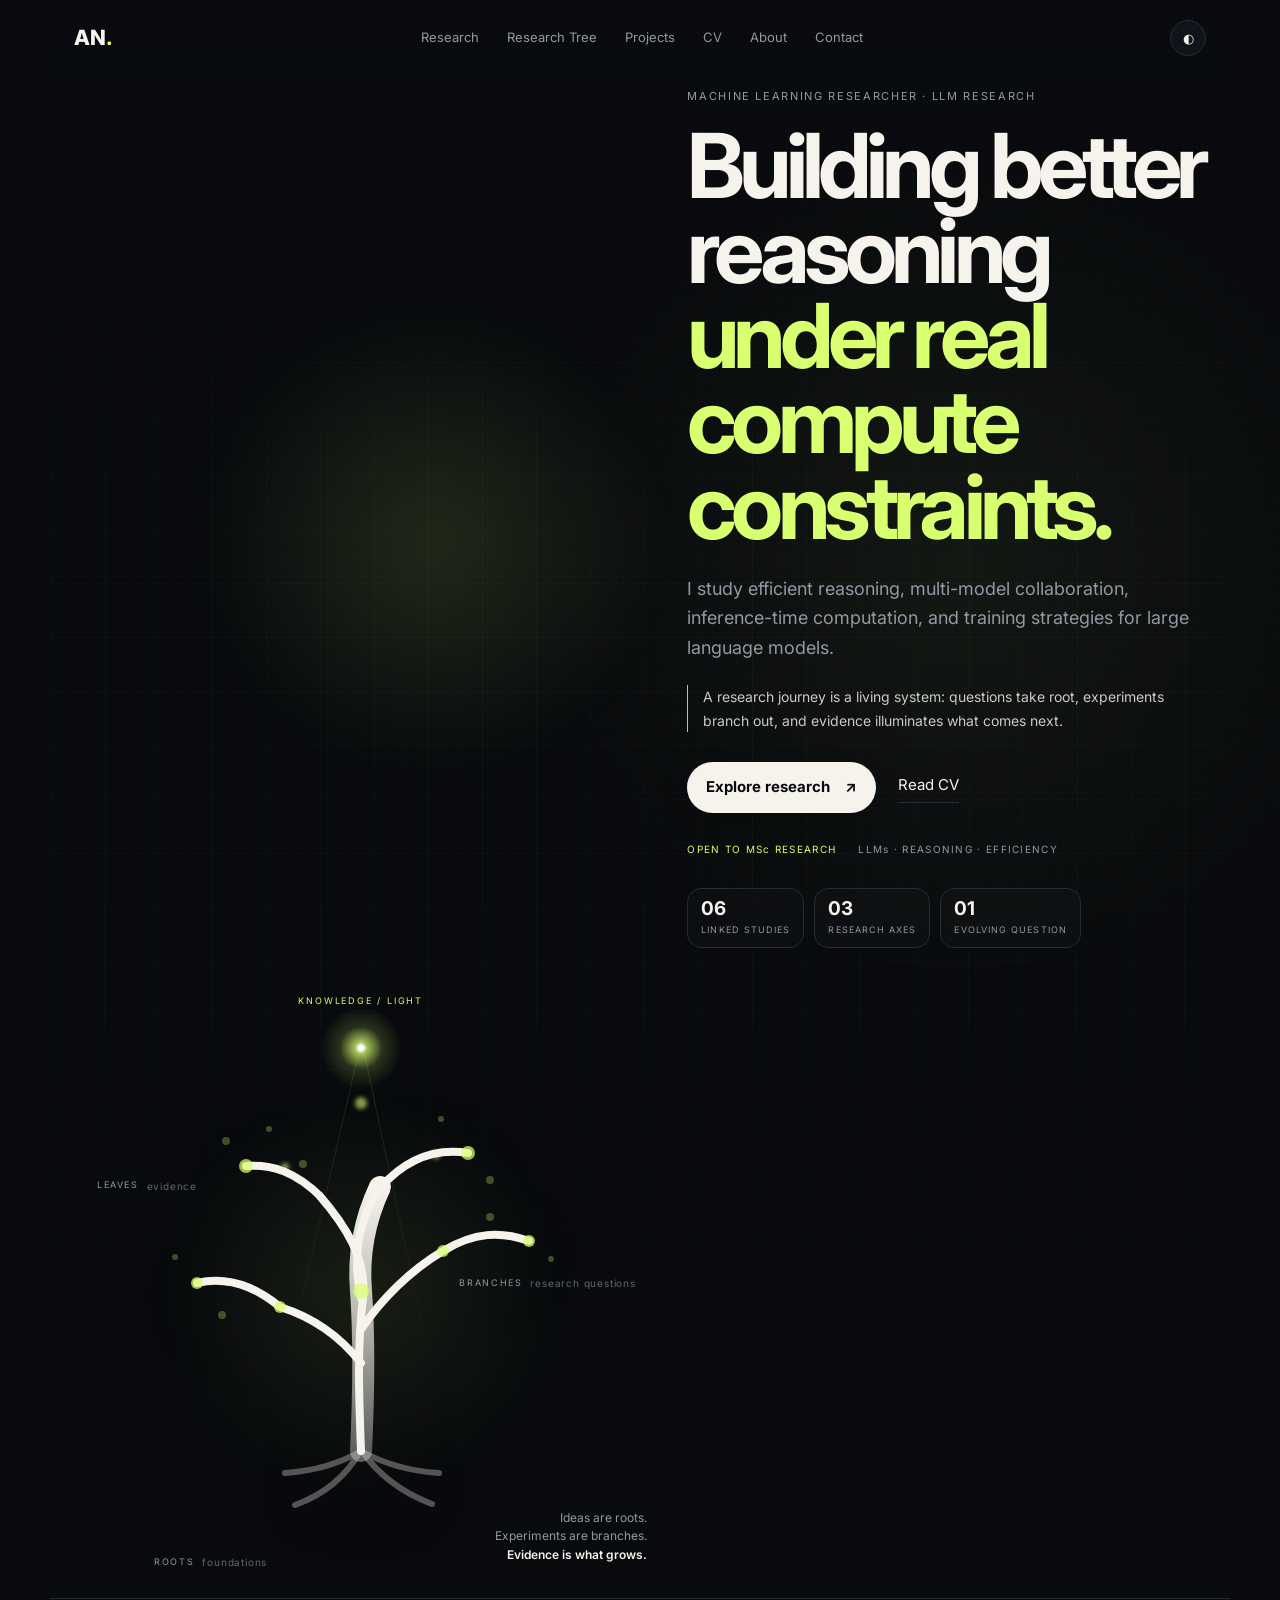
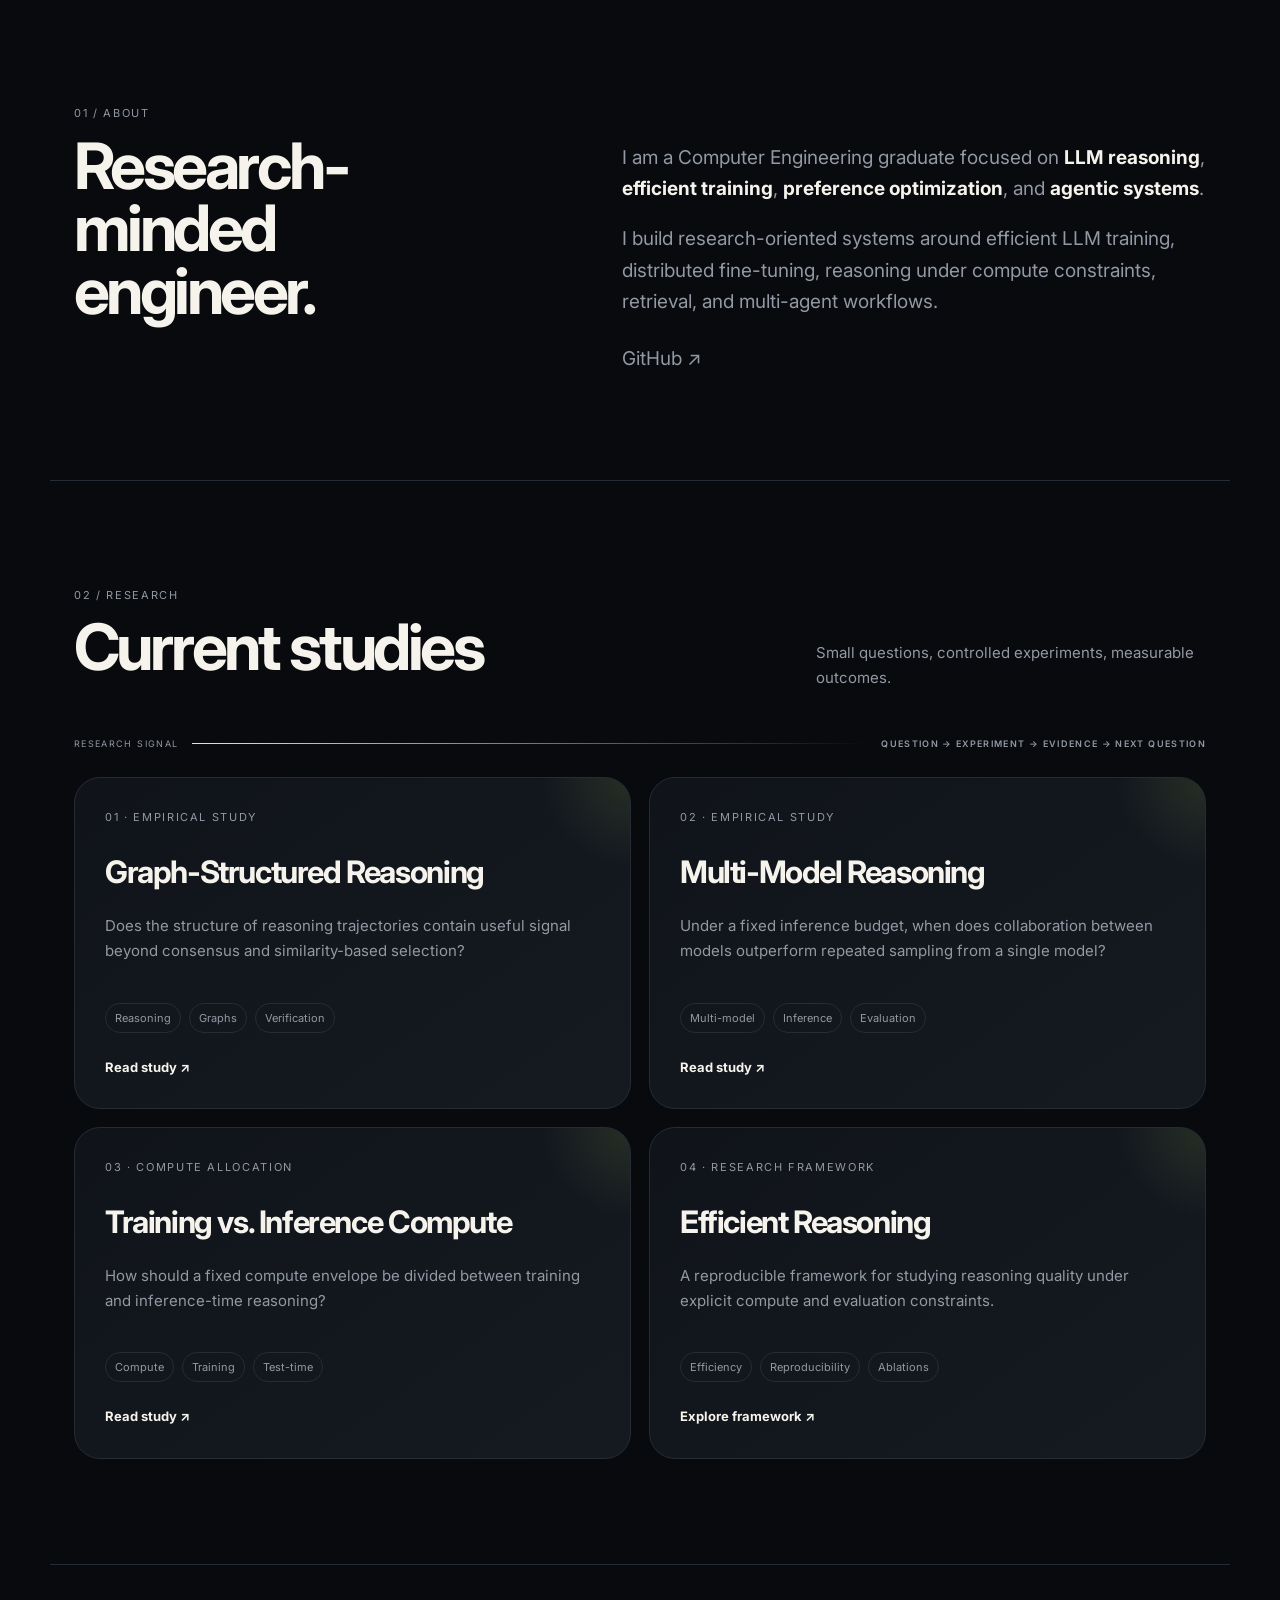
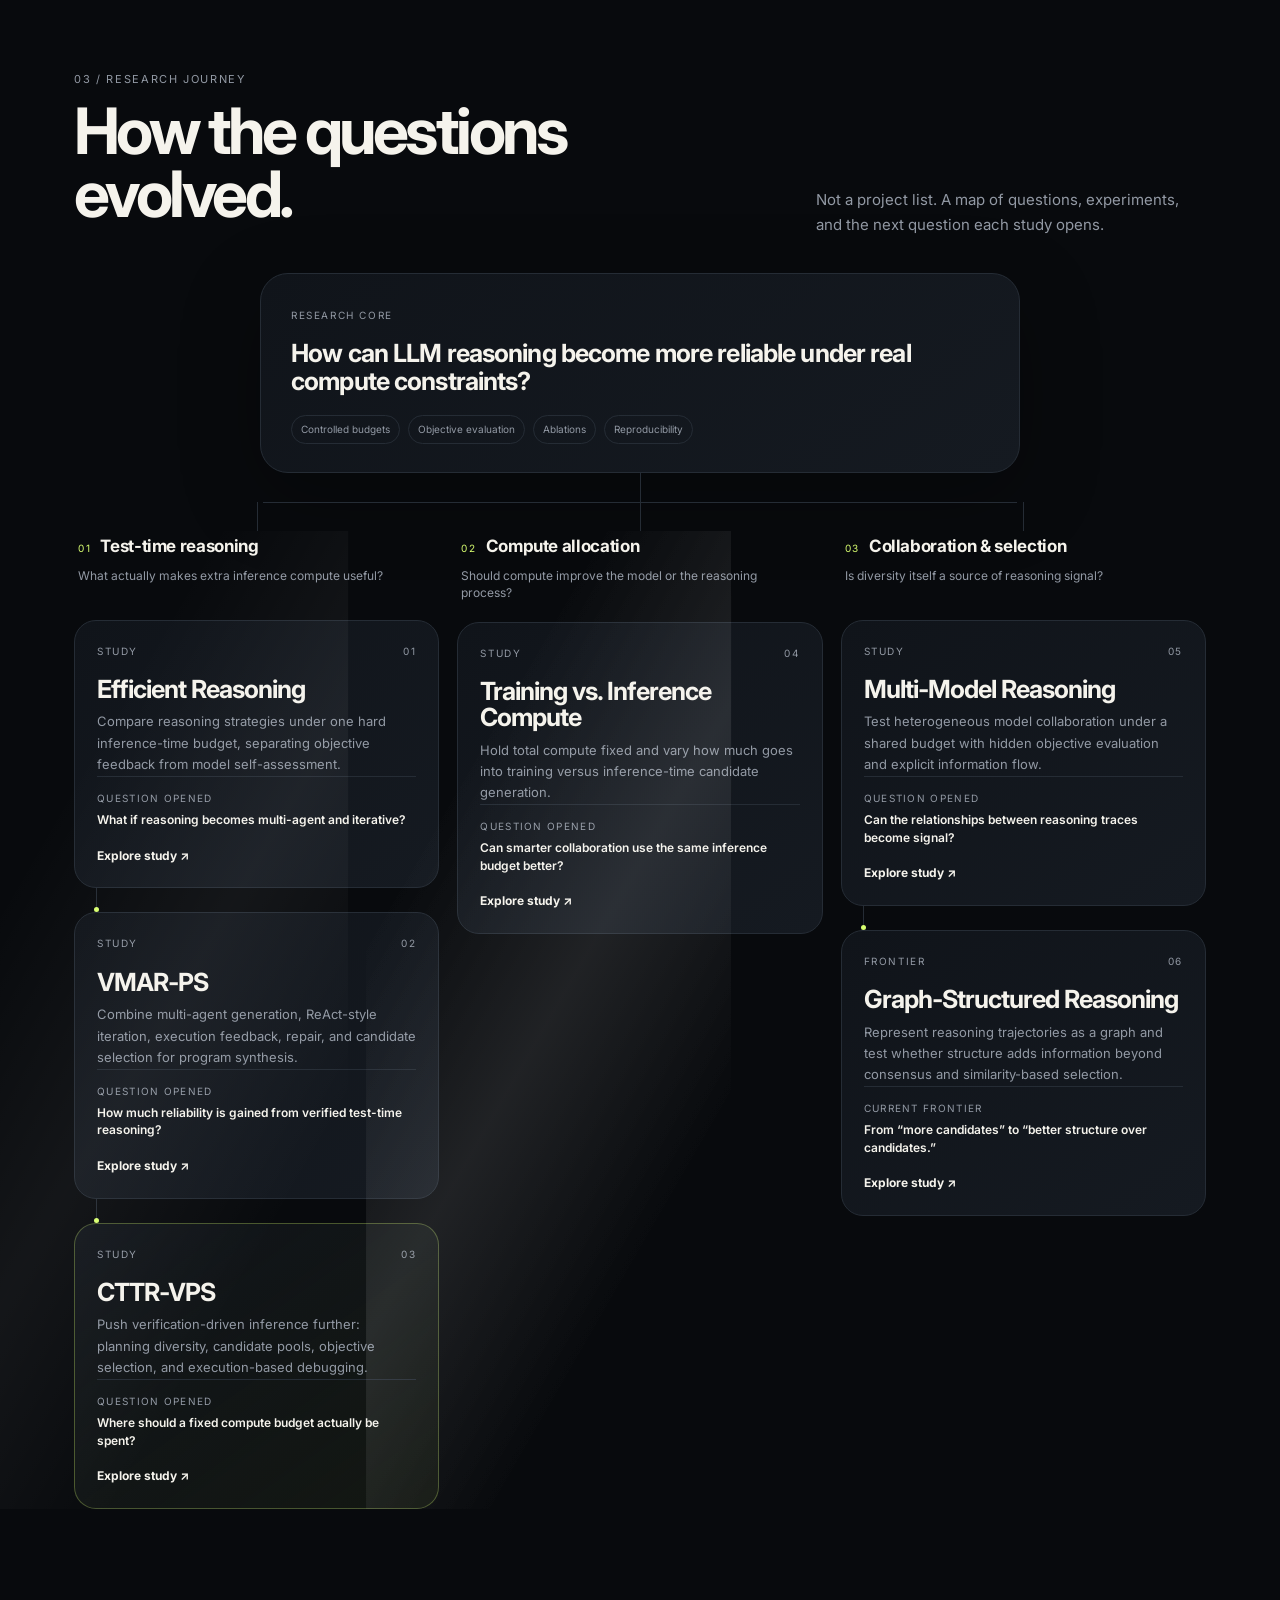
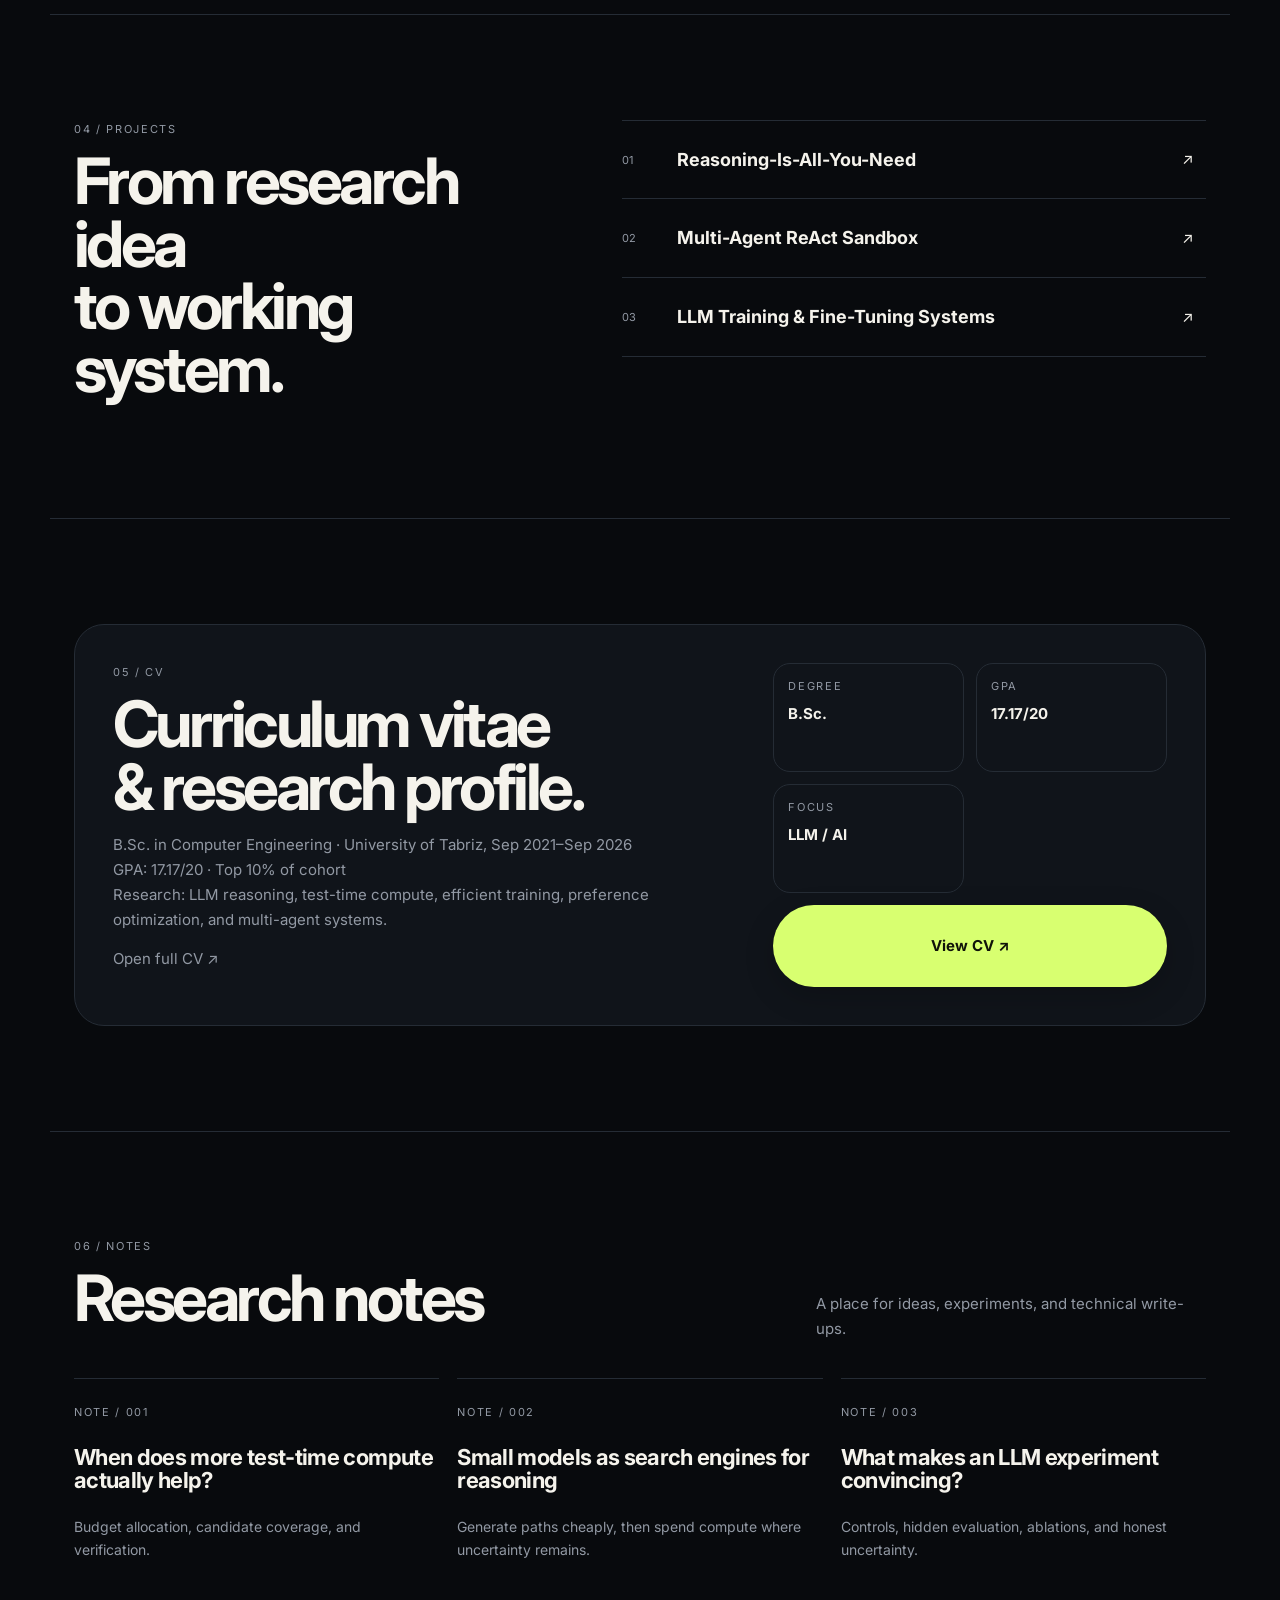
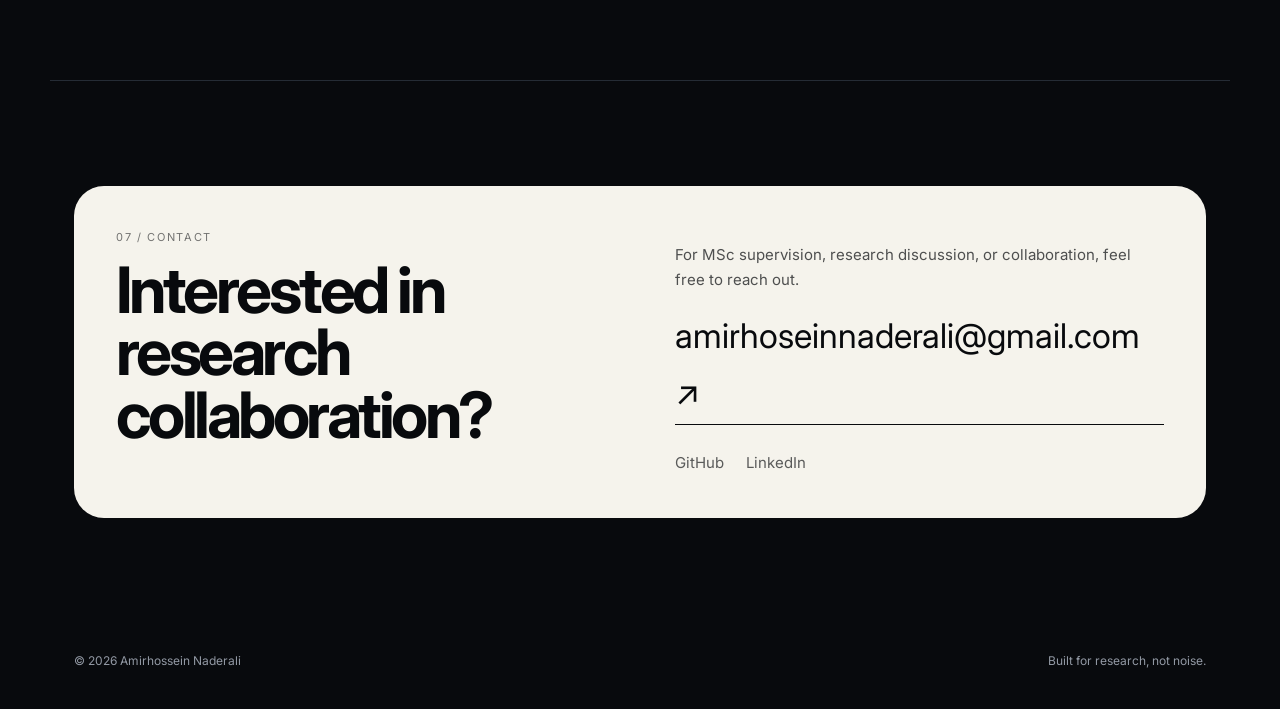
==== commit 430d16ce: "Link homepage CV section to updated public CV" ====
--- a/index.html
+++ b/index.html
@@ -129,7 +129,7 @@
 <a class="row" href="https://github.com/amirhoseinnaderali-pixel/multi-agent-react-sandbox" target="_blank" rel="noreferrer"><span>02</span><strong>Multi-Agent ReAct Sandbox</strong><b>↗</b></a>
 <a class="row" href="https://github.com/amirhoseinnaderali-pixel" target="_blank" rel="noreferrer"><span>03</span><strong>LLM Training & Fine-Tuning Systems</strong><b>↗</b></a>
 </div></div></section>
-<section class="section" id="cv"><div class="cv"><div><div class="label">05 / CV</div><h2>Education, research<br>and engineering.</h2><p>B.Sc. Computer Engineering · 2021–2025<br>GPA: A · Iran<br>Research: efficient LLM training, preference optimization, reasoning, NLP, IR, and agentic AI.</p></div><div class="facts"><div><small>Degree</small><strong>B.Sc.</strong></div><div><small>GPA</small><strong>A</strong></div><div><small>Focus</small><strong>LLM / AI</strong></div><a class="btn light" href="cv.pdf">Download CV ↓</a></div></div><p class="note">Put your final PDF in this folder with the filename <code>cv.pdf</code>.</p></section>
+<section class="section" id="cv"><div class="cv"><div><div class="label">05 / CV</div><h2>Curriculum vitae<br>&amp; research profile.</h2><p>B.Sc. in Computer Engineering · University of Tabriz, Sep 2021–Sep 2026<br>GPA: 17.17/20 · Top 10% of cohort<br>Research: LLM reasoning, test-time compute, efficient training, preference optimization, and multi-agent systems.</p><p><a href="cv.html">Open full CV ↗</a></p></div><div class="facts"><div><small>Degree</small><strong>B.Sc.</strong></div><div><small>GPA</small><strong>17.17/20</strong></div><div><small>Focus</small><strong>LLM / AI</strong></div><a class="btn light" href="cv.html">View CV ↗</a></div></div></section>
 <section class="section"><div class="section-head"><div><div class="label">06 / NOTES</div><h2>Research notes</h2></div><p>A place for ideas, experiments, and technical write-ups.</p></div><div class="notes"><article><small>NOTE / 001</small><h3>When does more test-time compute actually help?</h3><p>Budget allocation, candidate coverage, and verification.</p></article><article><small>NOTE / 002</small><h3>Small models as search engines for reasoning</h3><p>Generate paths cheaply, then spend compute where uncertainty remains.</p></article><article><small>NOTE / 003</small><h3>What makes an LLM experiment convincing?</h3><p>Controls, hidden evaluation, ablations, and honest uncertainty.</p></article></div></section>
 <section class="section" id="contact"><div class="contact"><div><div class="label">07 / CONTACT</div><h2>Interested in<br>research collaboration?</h2></div><div><p>For MSc supervision, research discussion, or collaboration, feel free to reach out.</p><a class="email" href="mailto:amirhoseinnaderali@gmail.com">amirhoseinnaderali@gmail.com ↗</a><div class="links"><a href="https://github.com/amirhoseinnaderali-pixel" target="_blank" rel="noreferrer">GitHub</a><a href="https://ir.linkedin.com/in/amir-naderali-7aa75439a" target="_blank" rel="noreferrer">LinkedIn</a></div></div></div></section>
 </main>
--- a/styles.css
+++ b/styles.css
@@ -75,3 +75,33 @@
 @keyframes dotPulse{0%,100%{box-shadow:0 0 0 0 rgba(216,255,112,0)}50%{box-shadow:0 0 0 8px rgba(216,255,112,.055)}}
 @media (prefers-reduced-motion:reduce){*,*:before,*:after{animation:none!important;transition:none!important;scroll-behavior:auto!important}.card,.tree-node,.tree-root,.cv,.contact,.section{opacity:1;transform:none}}
 @media(max-width:560px){.hero-stats{gap:7px}.hero-stats>div{min-width:0;flex:1;padding:9px 10px}.signal-line{align-items:flex-start;gap:8px}.signal-line b{white-space:normal}.orbit-grid{width:300px;height:300px}.oc1{top:18px}.oc2{bottom:22px;right:8px}.oc3{left:0}}
+
+/* Tree of Knowledge visual identity */
+:root{--tree-glow:rgba(216,255,112,.18);--tree-line:rgba(216,255,112,.58)}
+.hero{min-height:760px}
+.hero-philosophy{max-width:610px;color:var(--text);font-size:14px;line-height:1.7;border-left:1px solid var(--accent);padding-left:15px;margin-top:22px;opacity:.82}
+.tree-hero{height:610px;position:relative;display:grid;place-items:center;isolation:isolate}
+.tree-hero:before{content:"";position:absolute;width:430px;height:430px;border-radius:50%;background:radial-gradient(circle,rgba(216,255,112,.09),transparent 67%);filter:blur(10px);z-index:-2}
+.light-orb{position:absolute;top:18px;left:50%;width:84px;height:84px;transform:translateX(-50%);border-radius:50%;background:radial-gradient(circle,#fff 0 4%,rgba(216,255,112,.75) 10%,rgba(216,255,112,.16) 36%,transparent 70%);filter:blur(.2px);animation:lightBreath 5s ease-in-out infinite}
+.light-ray{position:absolute;top:52px;left:50%;width:1px;height:330px;background:linear-gradient(rgba(216,255,112,.3),transparent);transform-origin:top;z-index:-1;opacity:.45}
+.ray-a{transform:rotate(-12deg)}.ray-b{transform:rotate(13deg)}
+.tree-hero-label{position:absolute;top:6px;left:50%;transform:translateX(-50%);font-size:9px;letter-spacing:.2em;color:var(--muted);white-space:nowrap}
+.hero-tree-svg{width:min(520px,100%);height:560px;color:var(--text);overflow:visible;filter:drop-shadow(0 18px 40px rgba(0,0,0,.22))}
+.tree-canopy{animation:treeSway 9s ease-in-out infinite;transform-origin:260px 438px}
+.tree-nodes circle,.tree-leaves circle{fill:var(--accent);opacity:.72}
+.tree-leaves circle{opacity:.28;animation:leafPulse 4s ease-in-out infinite}
+.tree-leaves circle:nth-child(2n){animation-delay:1.2s}.tree-leaves circle:nth-child(3n){animation-delay:2.1s}
+.tree-glow circle{fill:var(--accent);filter:blur(2px);opacity:.6;animation:nodeGlow 3.8s ease-in-out infinite}
+.tree-axis{position:absolute;font-size:9px;letter-spacing:.18em;color:var(--muted);display:flex;align-items:center;gap:8px}
+.tree-axis span{letter-spacing:.08em;text-transform:none;font-size:10px;opacity:.65}
+.axis-root{bottom:28px;left:14%}.axis-branch{top:47%;right:2%}.axis-leaf{top:31%;left:4%}
+.tree-motto{position:absolute;right:0;bottom:34px;width:210px;font-size:12px;line-height:1.55;color:var(--muted);text-align:right}
+.tree-motto strong{color:var(--text);font-weight:600}
+.label-light{color:var(--accent)}
+@keyframes lightBreath{0%,100%{transform:translateX(-50%) scale(.92);opacity:.75}50%{transform:translateX(-50%) scale(1.08);opacity:1}}
+@keyframes treeSway{0%,100%{transform:rotate(-.35deg)}50%{transform:rotate(.35deg)}}
+@keyframes leafPulse{0%,100%{opacity:.18}50%{opacity:.4}}
+@keyframes nodeGlow{0%,100%{opacity:.35}50%{opacity:.85}}
+@media(max-width:900px){.hero{min-height:auto}.tree-hero{height:500px;margin-top:-10px}.hero-tree-svg{height:460px}.tree-motto{right:2%;bottom:8px}.axis-root{left:5%}.axis-branch{right:0}.axis-leaf{left:0}}
+@media(max-width:560px){.hero-philosophy{font-size:13px}.tree-hero{height:430px}.hero-tree-svg{height:400px}.light-orb{top:5px;width:65px;height:65px}.tree-axis{font-size:8px}.tree-axis span{font-size:9px}.axis-root{bottom:4px;left:0}.axis-branch{top:44%;right:-2px}.axis-leaf{top:27%;left:-2px}.tree-motto{position:relative;right:auto;bottom:auto;width:100%;text-align:left;grid-column:1;align-self:end;margin-bottom:-2px;padding:0 4px}.tree-hero{display:flex;flex-direction:column;justify-content:center;gap:0}.hero-tree-svg{flex:0 0 auto}}
+@media (prefers-reduced-motion:reduce){.light-orb,.tree-canopy,.tree-leaves circle,.tree-glow circle{animation:none!important}}
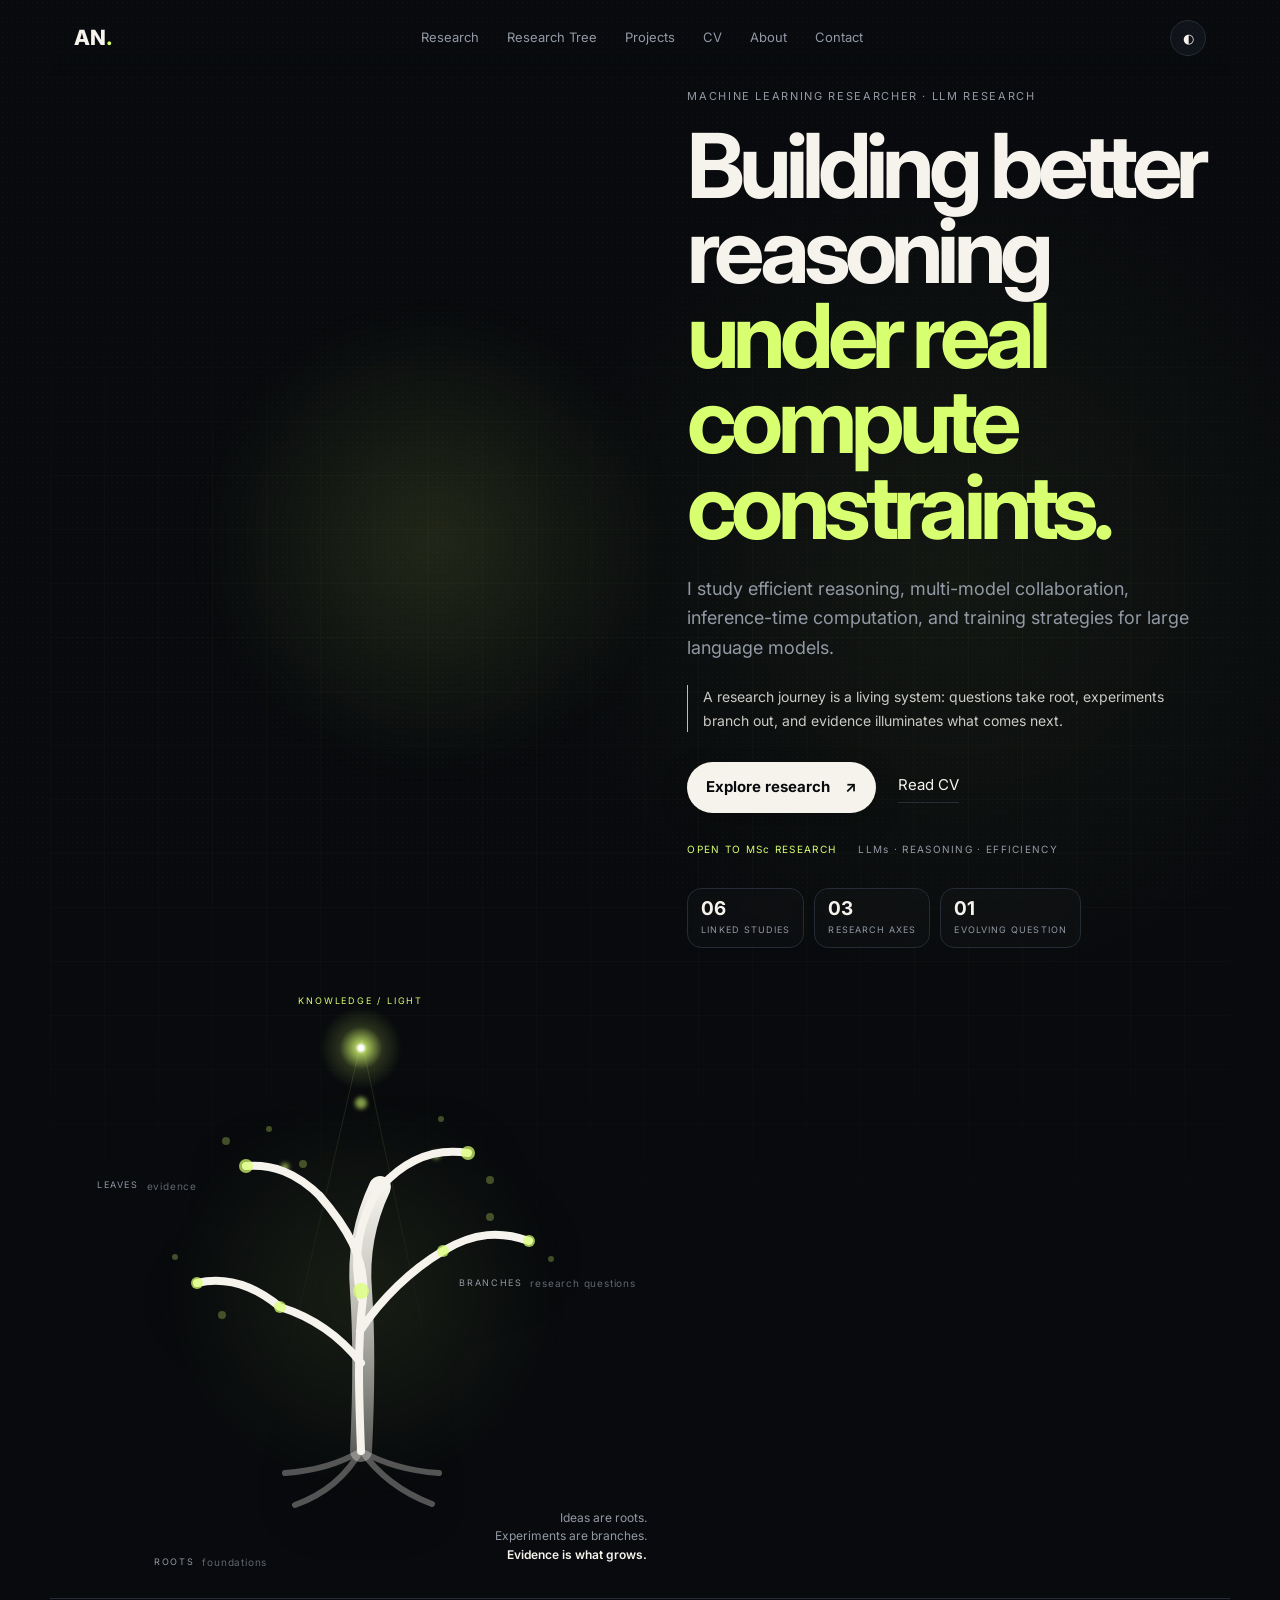
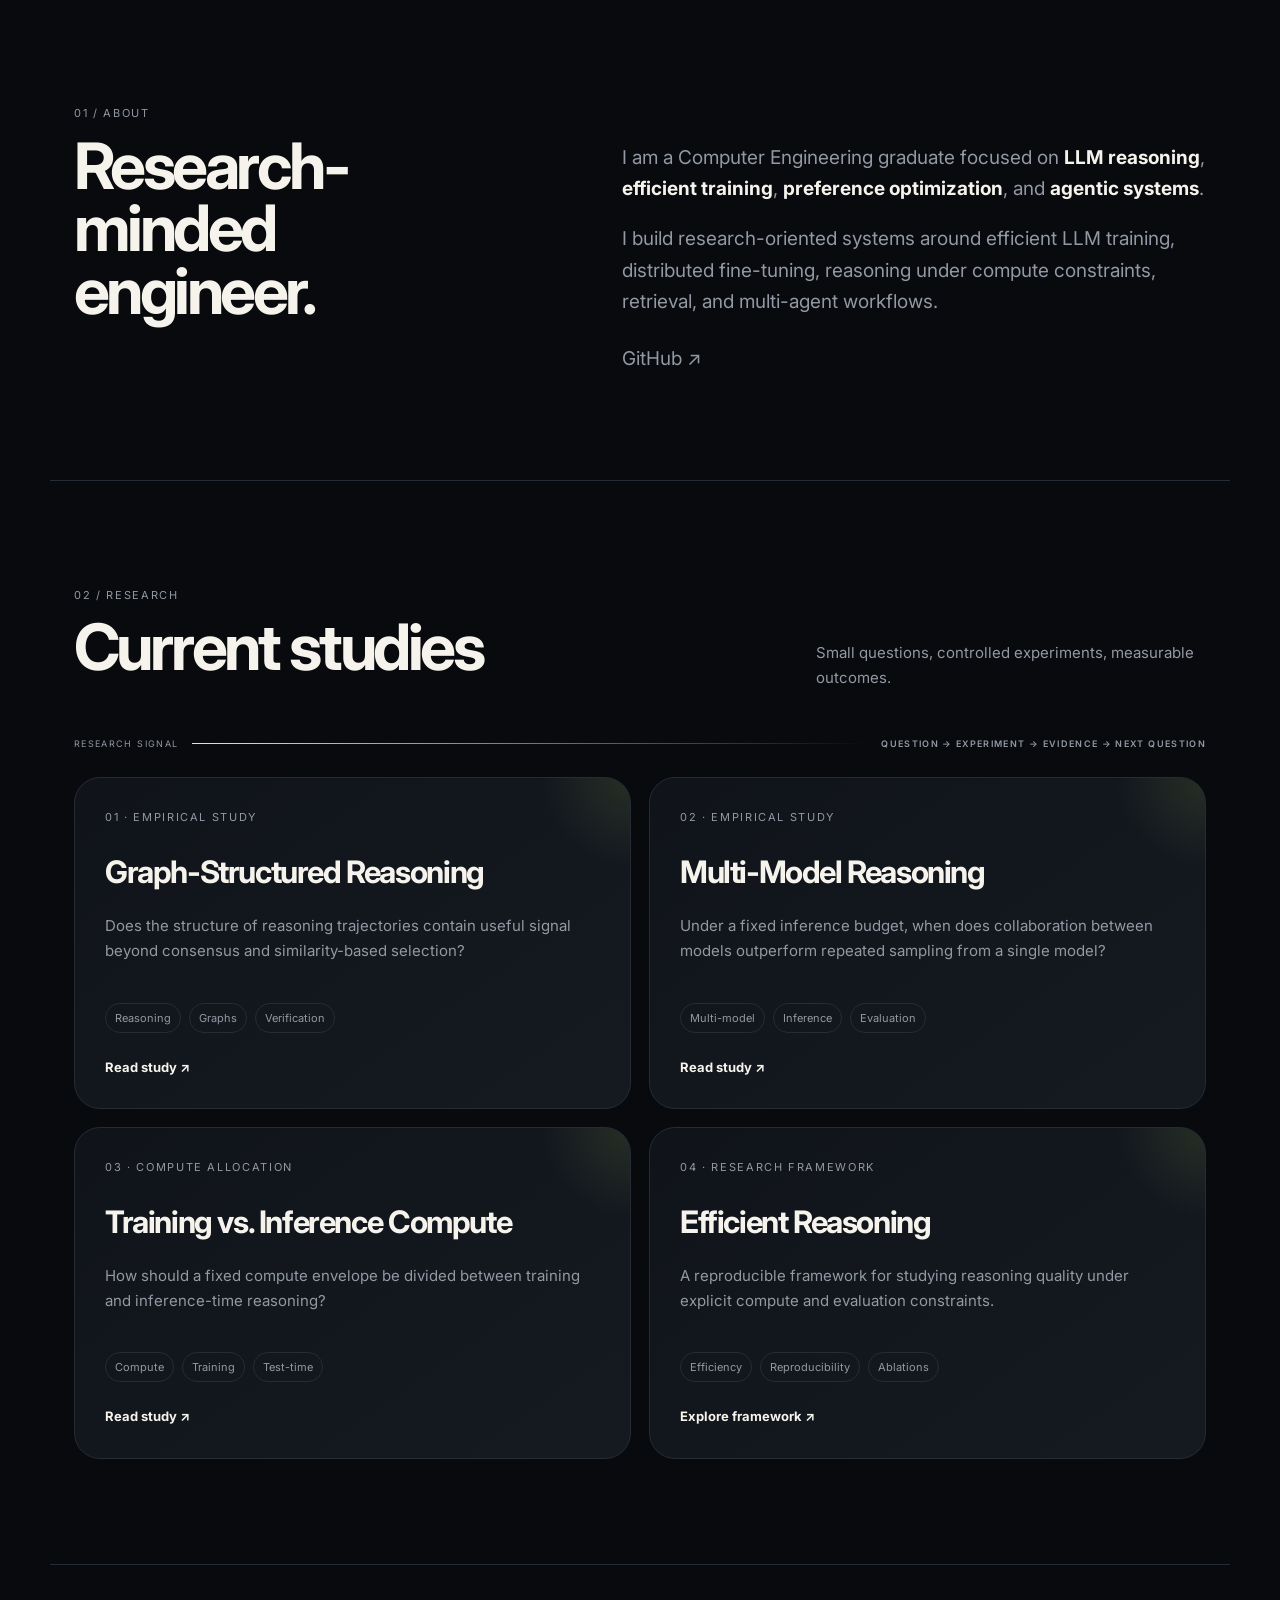
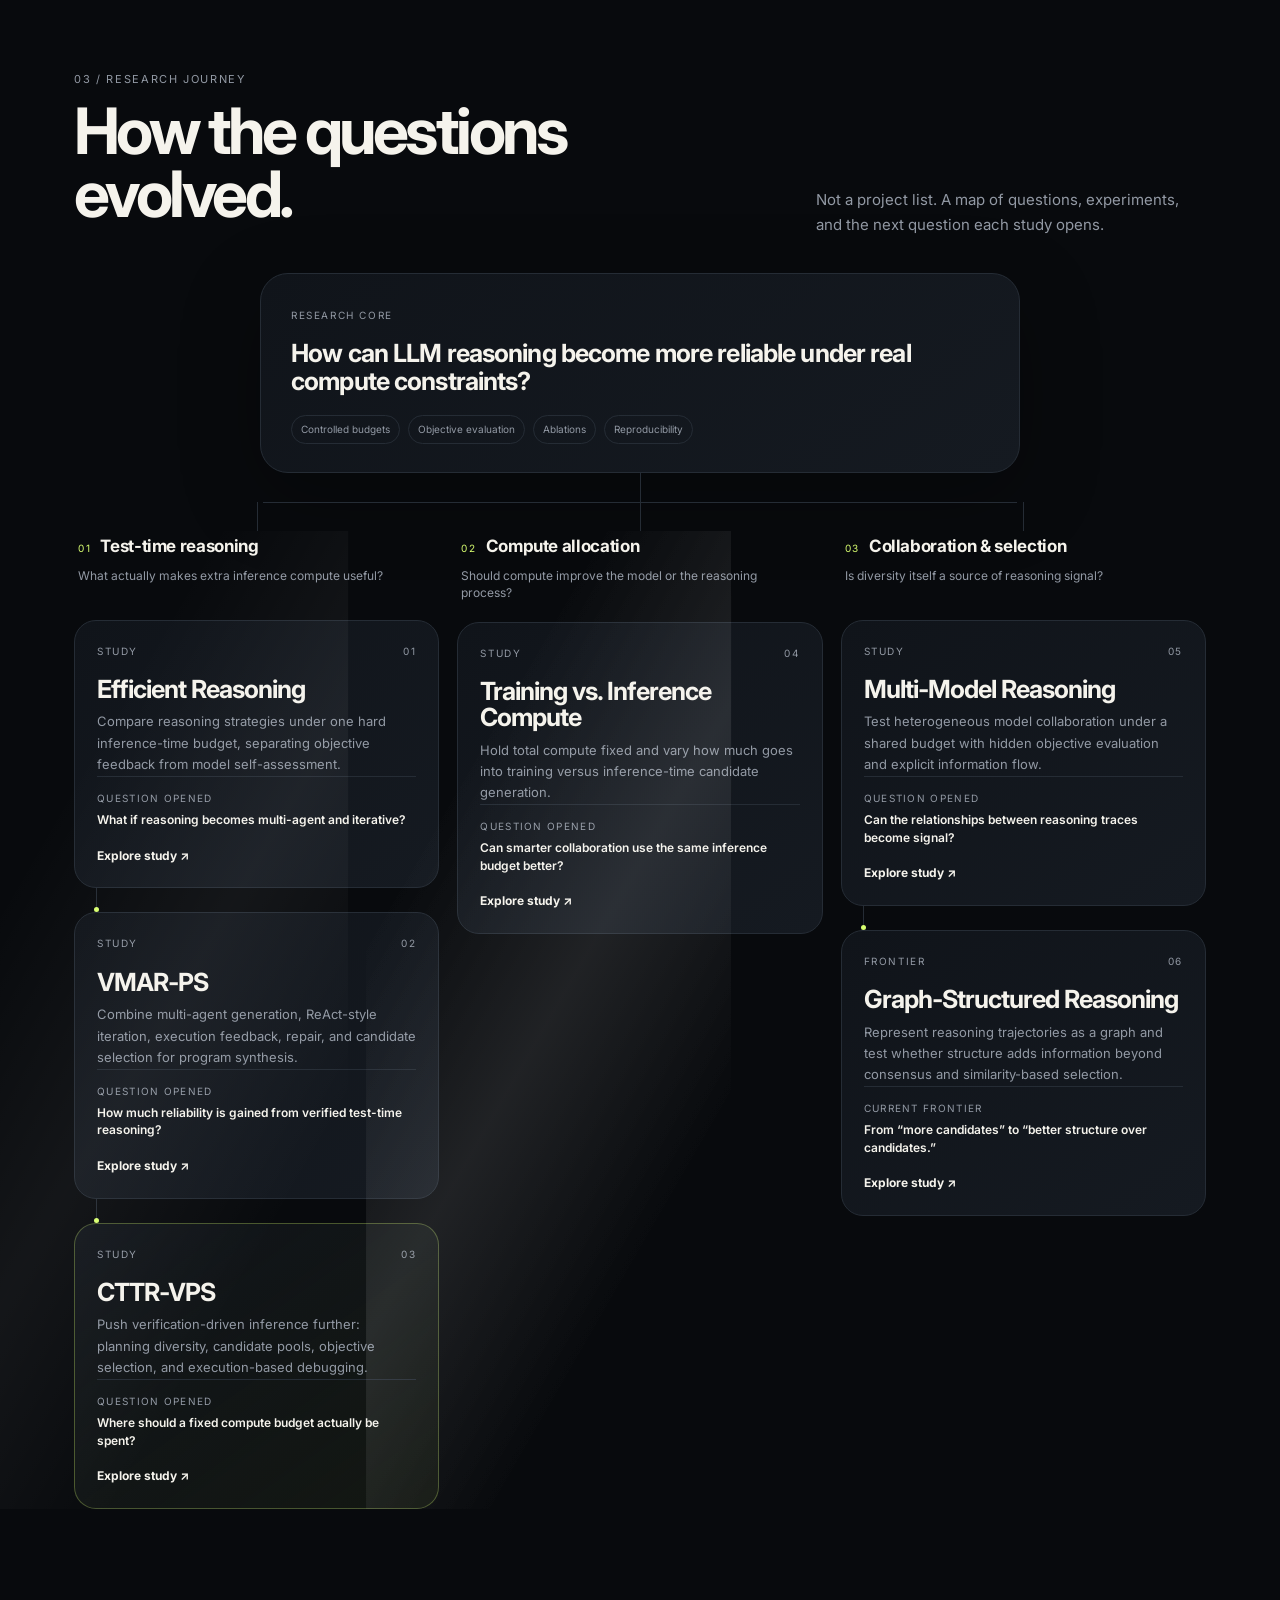
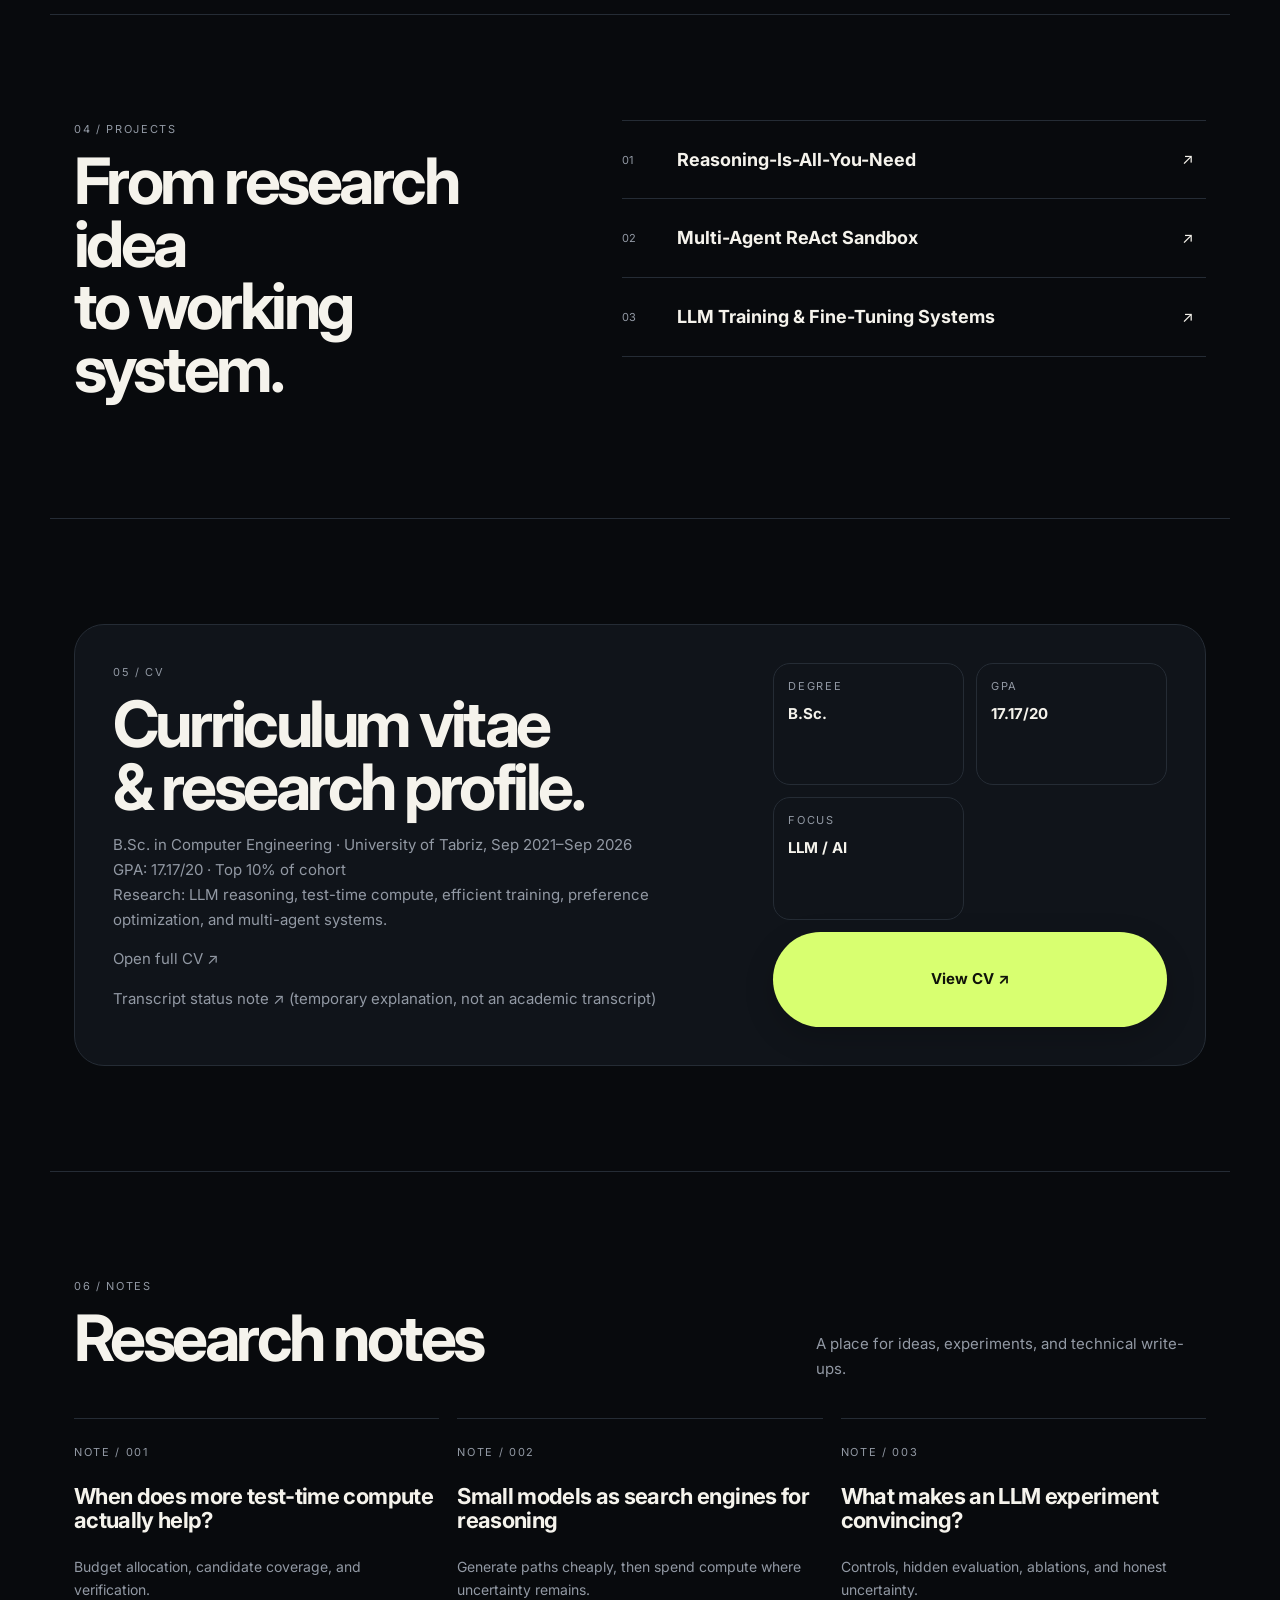
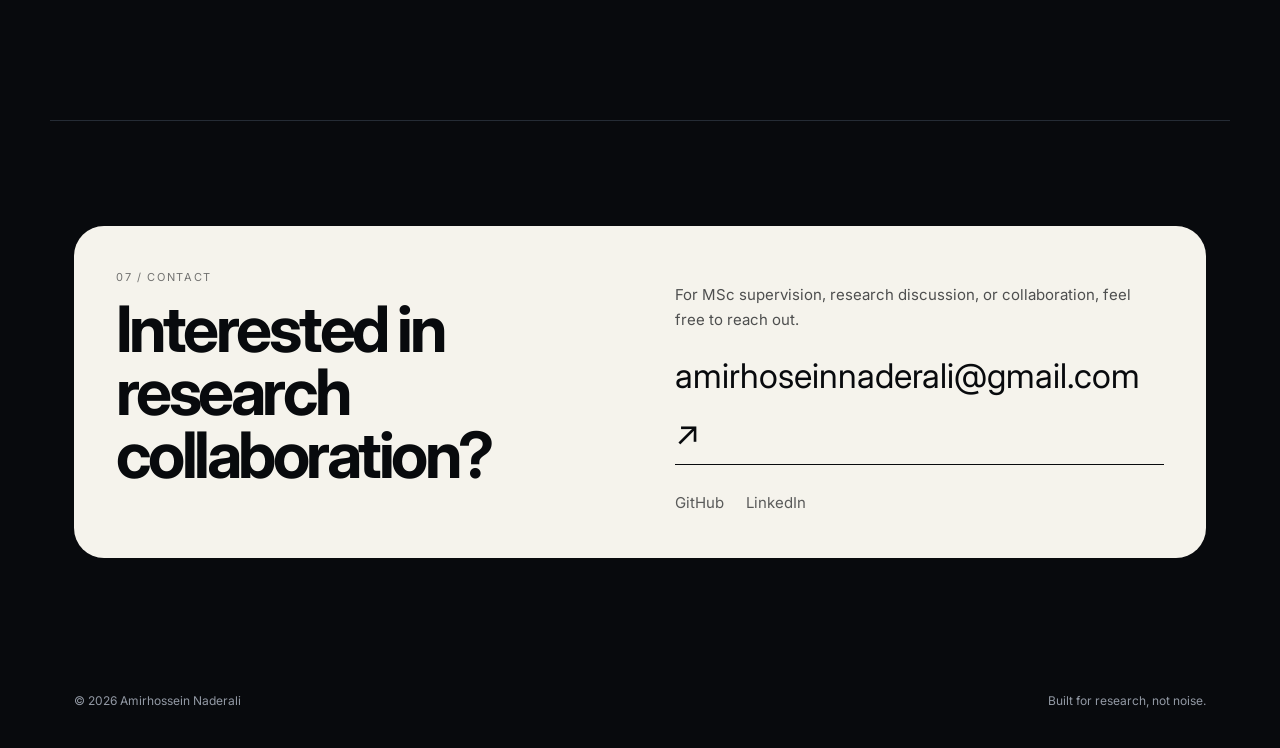
==== commit cdd63b49: "Link transcript status note from homepage CV section" ====
--- a/index.html
+++ b/index.html
@@ -129,7 +129,7 @@
 <a class="row" href="https://github.com/amirhoseinnaderali-pixel/multi-agent-react-sandbox" target="_blank" rel="noreferrer"><span>02</span><strong>Multi-Agent ReAct Sandbox</strong><b>↗</b></a>
 <a class="row" href="https://github.com/amirhoseinnaderali-pixel" target="_blank" rel="noreferrer"><span>03</span><strong>LLM Training & Fine-Tuning Systems</strong><b>↗</b></a>
 </div></div></section>
-<section class="section" id="cv"><div class="cv"><div><div class="label">05 / CV</div><h2>Curriculum vitae<br>&amp; research profile.</h2><p>B.Sc. in Computer Engineering · University of Tabriz, Sep 2021–Sep 2026<br>GPA: 17.17/20 · Top 10% of cohort<br>Research: LLM reasoning, test-time compute, efficient training, preference optimization, and multi-agent systems.</p><p><a href="cv.html">Open full CV ↗</a></p></div><div class="facts"><div><small>Degree</small><strong>B.Sc.</strong></div><div><small>GPA</small><strong>17.17/20</strong></div><div><small>Focus</small><strong>LLM / AI</strong></div><a class="btn light" href="cv.html">View CV ↗</a></div></div></section>
+<section class="section" id="cv"><div class="cv"><div><div class="label">05 / CV</div><h2>Curriculum vitae<br>&amp; research profile.</h2><p>B.Sc. in Computer Engineering · University of Tabriz, Sep 2021–Sep 2026<br>GPA: 17.17/20 · Top 10% of cohort<br>Research: LLM reasoning, test-time compute, efficient training, preference optimization, and multi-agent systems.</p><p><a href="cv.html">Open full CV ↗</a></p><p><a href="transcript-status.html">Transcript status note ↗</a> <span class="small">(temporary explanation, not an academic transcript)</span></p></div><div class="facts"><div><small>Degree</small><strong>B.Sc.</strong></div><div><small>GPA</small><strong>17.17/20</strong></div><div><small>Focus</small><strong>LLM / AI</strong></div><a class="btn light" href="cv.html">View CV ↗</a></div></div></section>
 <section class="section"><div class="section-head"><div><div class="label">06 / NOTES</div><h2>Research notes</h2></div><p>A place for ideas, experiments, and technical write-ups.</p></div><div class="notes"><article><small>NOTE / 001</small><h3>When does more test-time compute actually help?</h3><p>Budget allocation, candidate coverage, and verification.</p></article><article><small>NOTE / 002</small><h3>Small models as search engines for reasoning</h3><p>Generate paths cheaply, then spend compute where uncertainty remains.</p></article><article><small>NOTE / 003</small><h3>What makes an LLM experiment convincing?</h3><p>Controls, hidden evaluation, ablations, and honest uncertainty.</p></article></div></section>
 <section class="section" id="contact"><div class="contact"><div><div class="label">07 / CONTACT</div><h2>Interested in<br>research collaboration?</h2></div><div><p>For MSc supervision, research discussion, or collaboration, feel free to reach out.</p><a class="email" href="mailto:amirhoseinnaderali@gmail.com">amirhoseinnaderali@gmail.com ↗</a><div class="links"><a href="https://github.com/amirhoseinnaderali-pixel" target="_blank" rel="noreferrer">GitHub</a><a href="https://ir.linkedin.com/in/amir-naderali-7aa75439a" target="_blank" rel="noreferrer">LinkedIn</a></div></div></div></section>
 </main>
